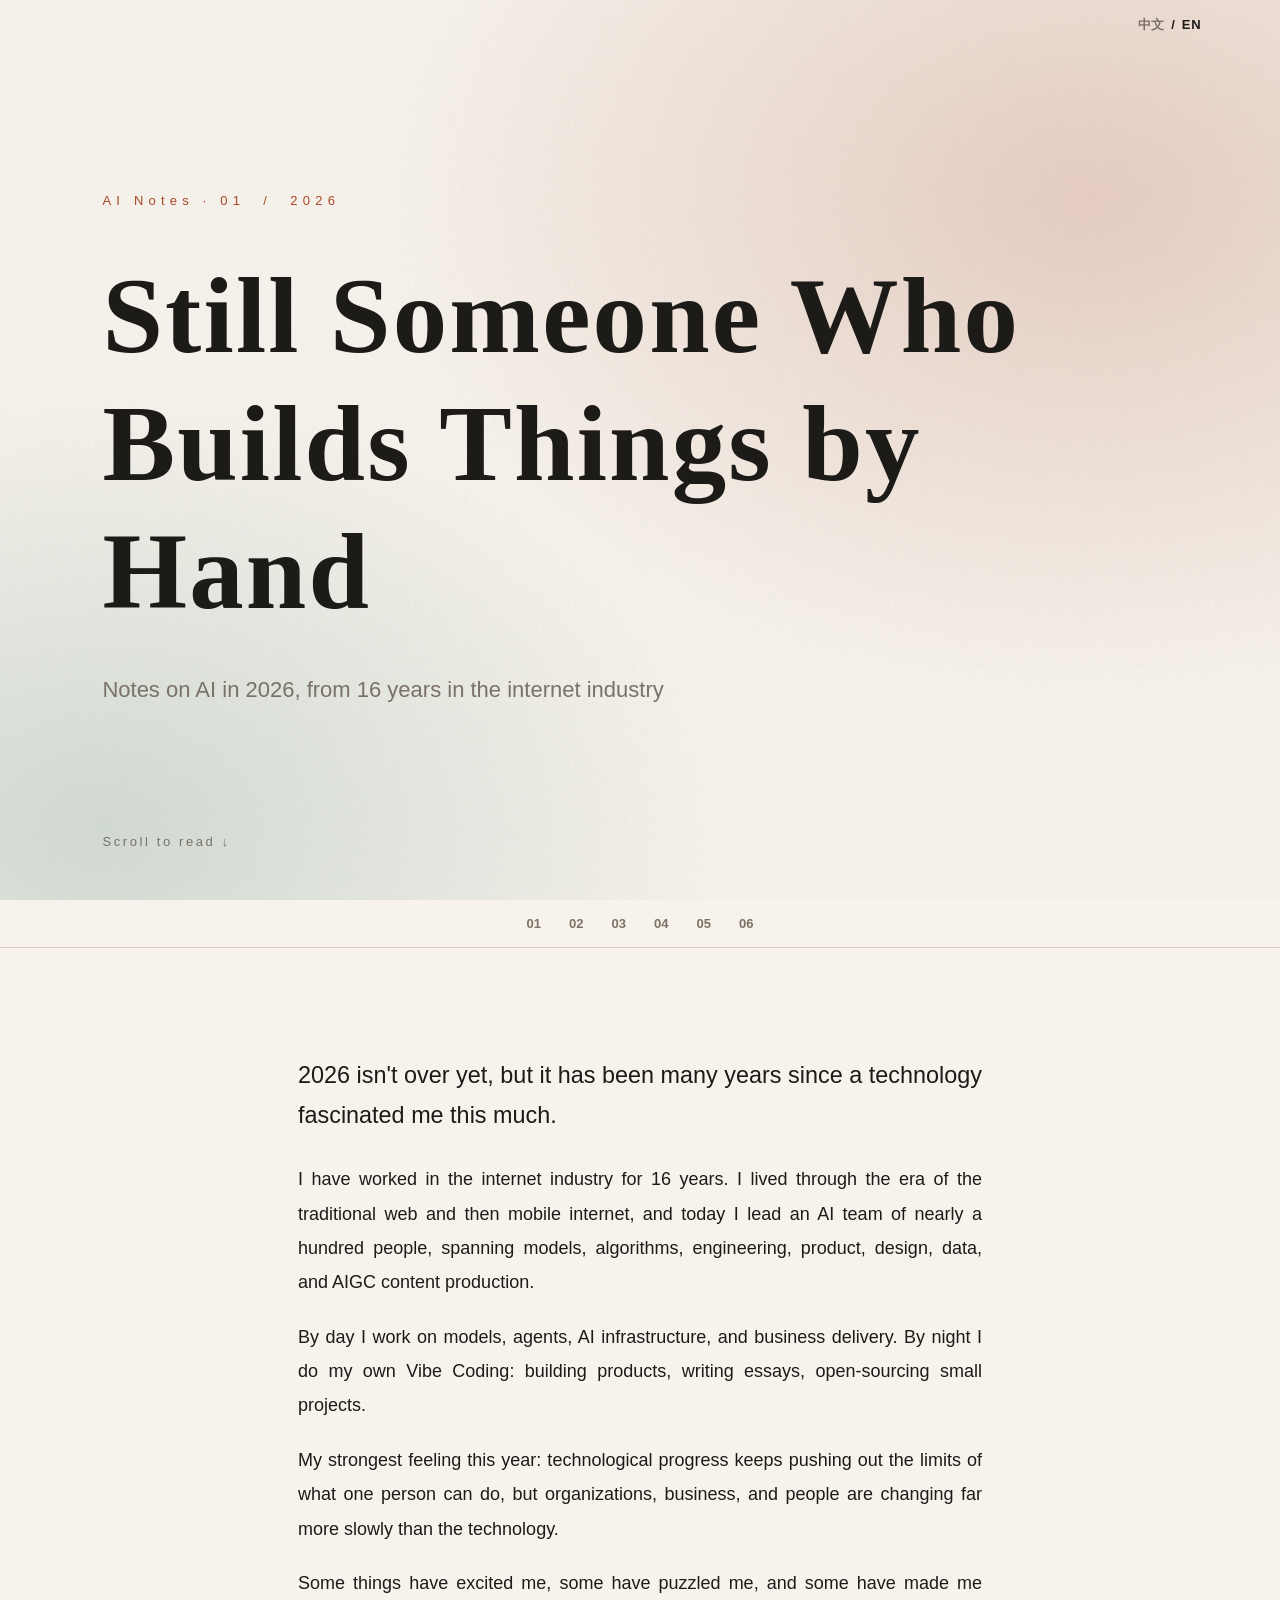
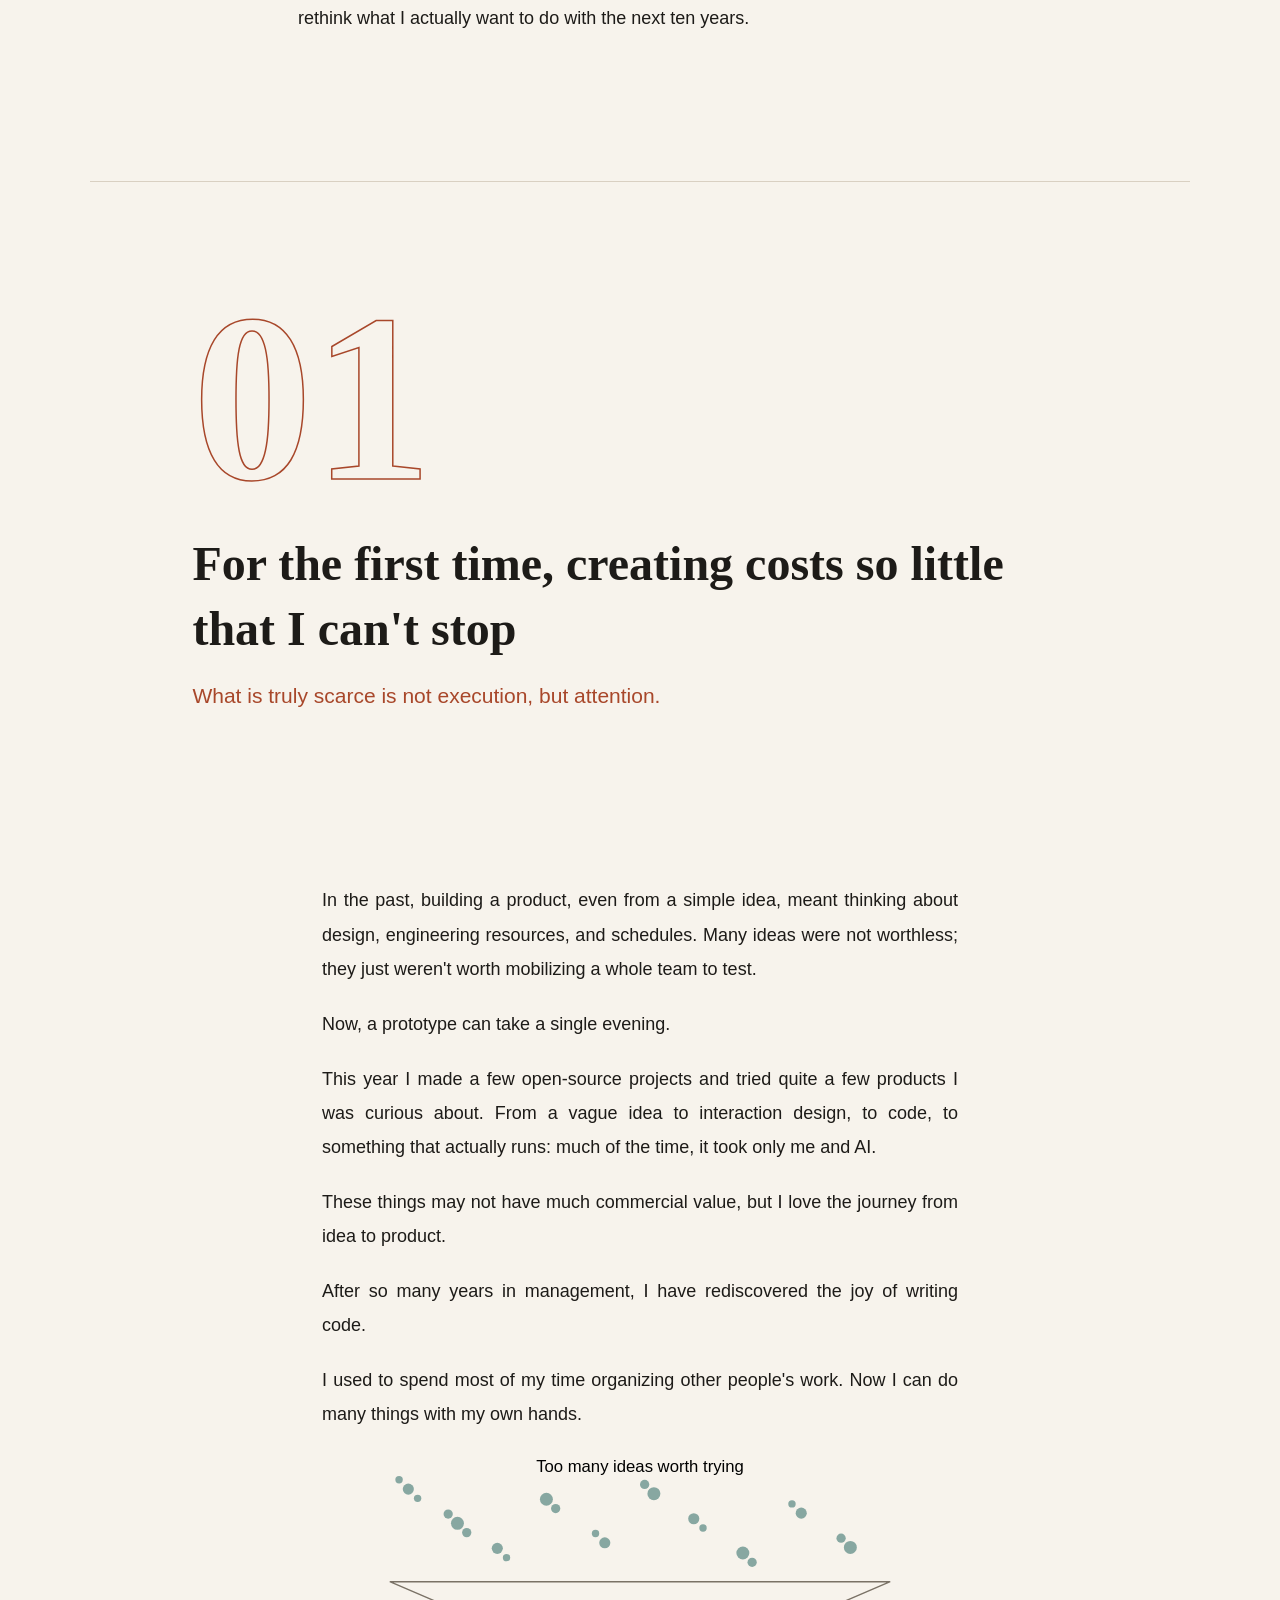
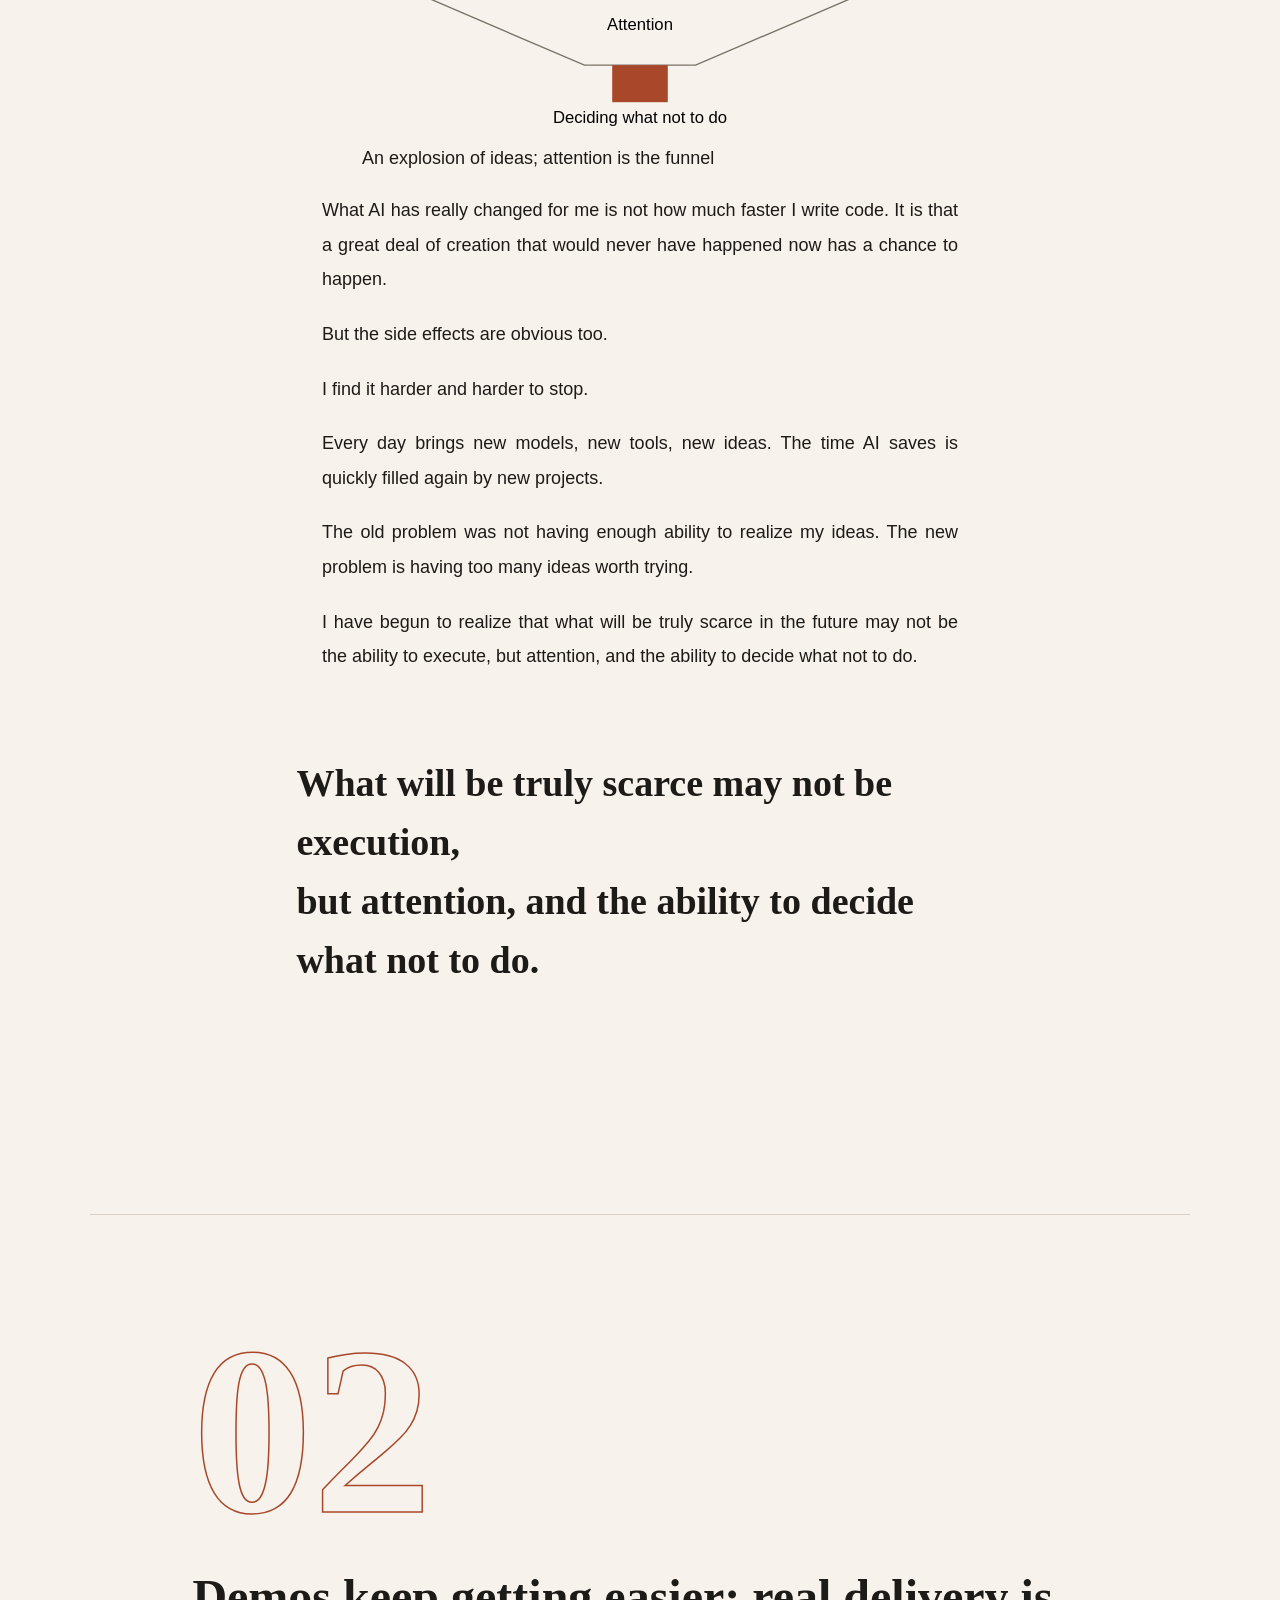
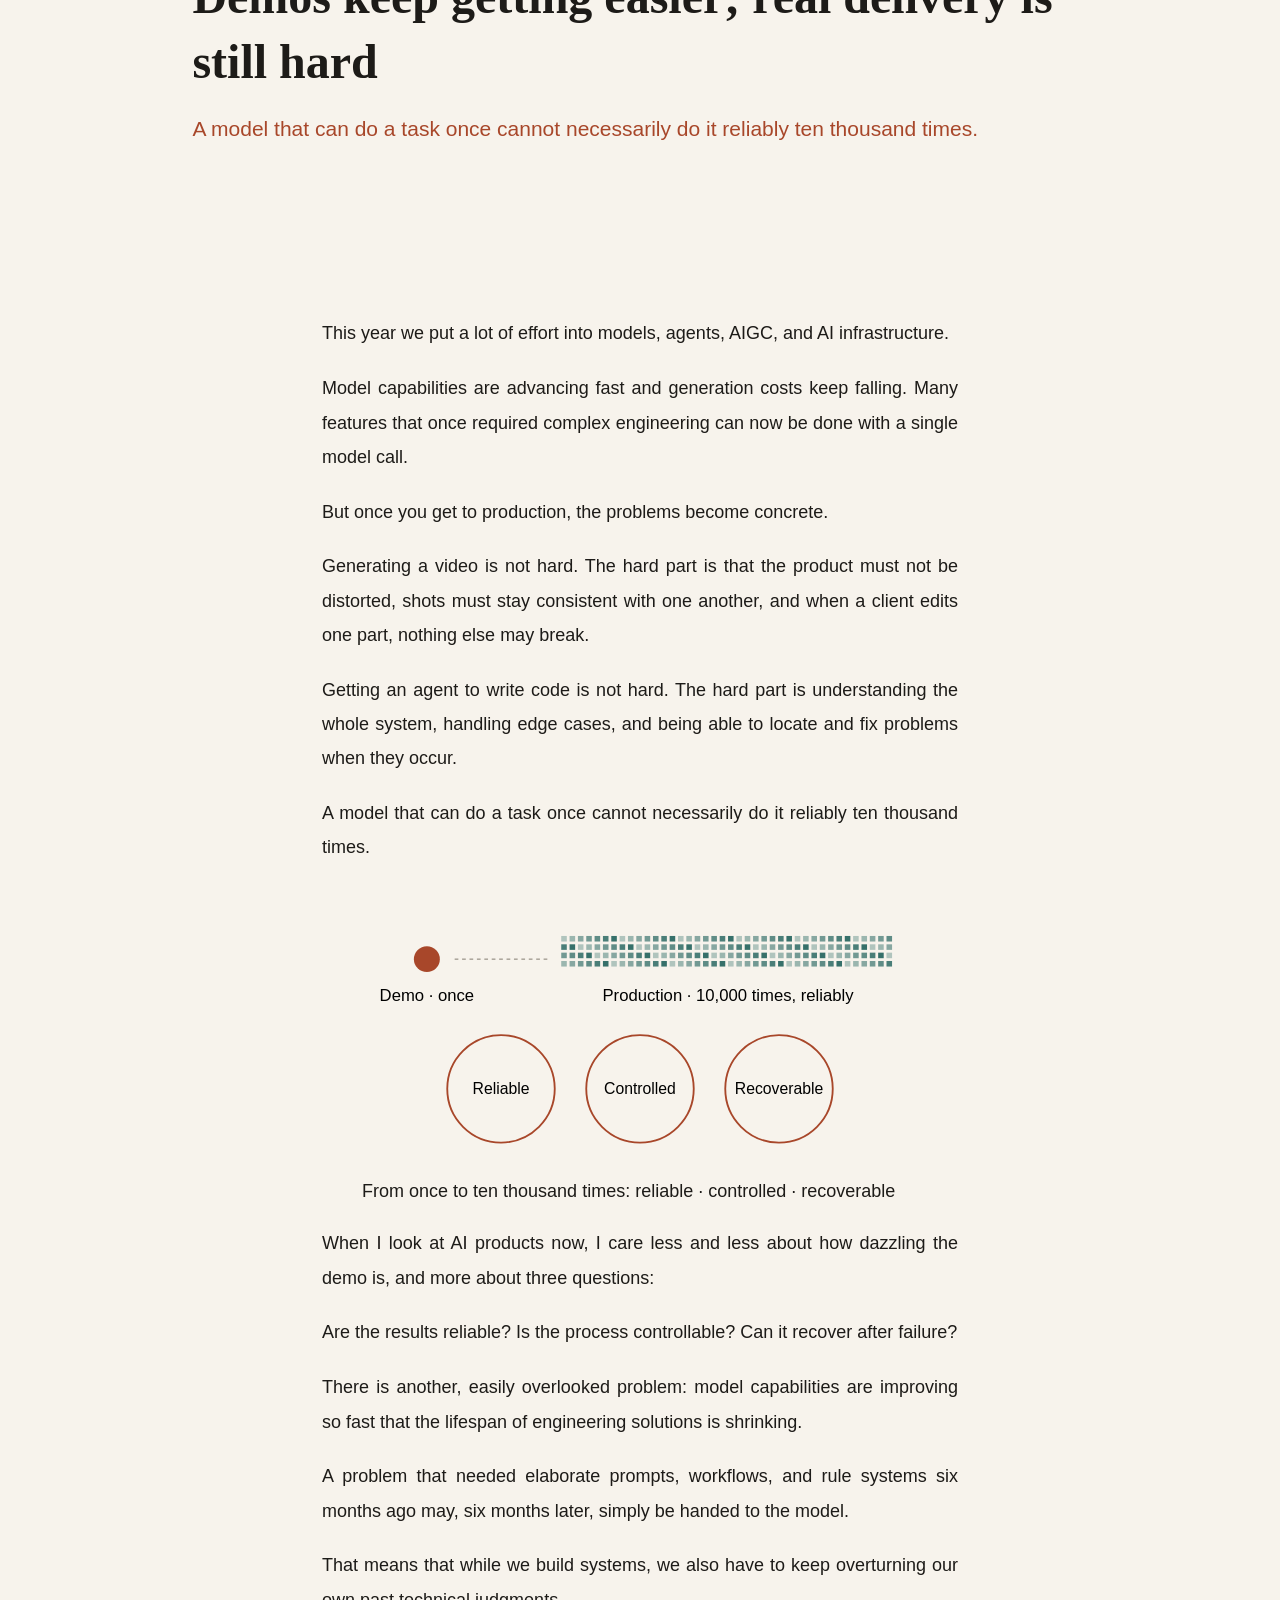
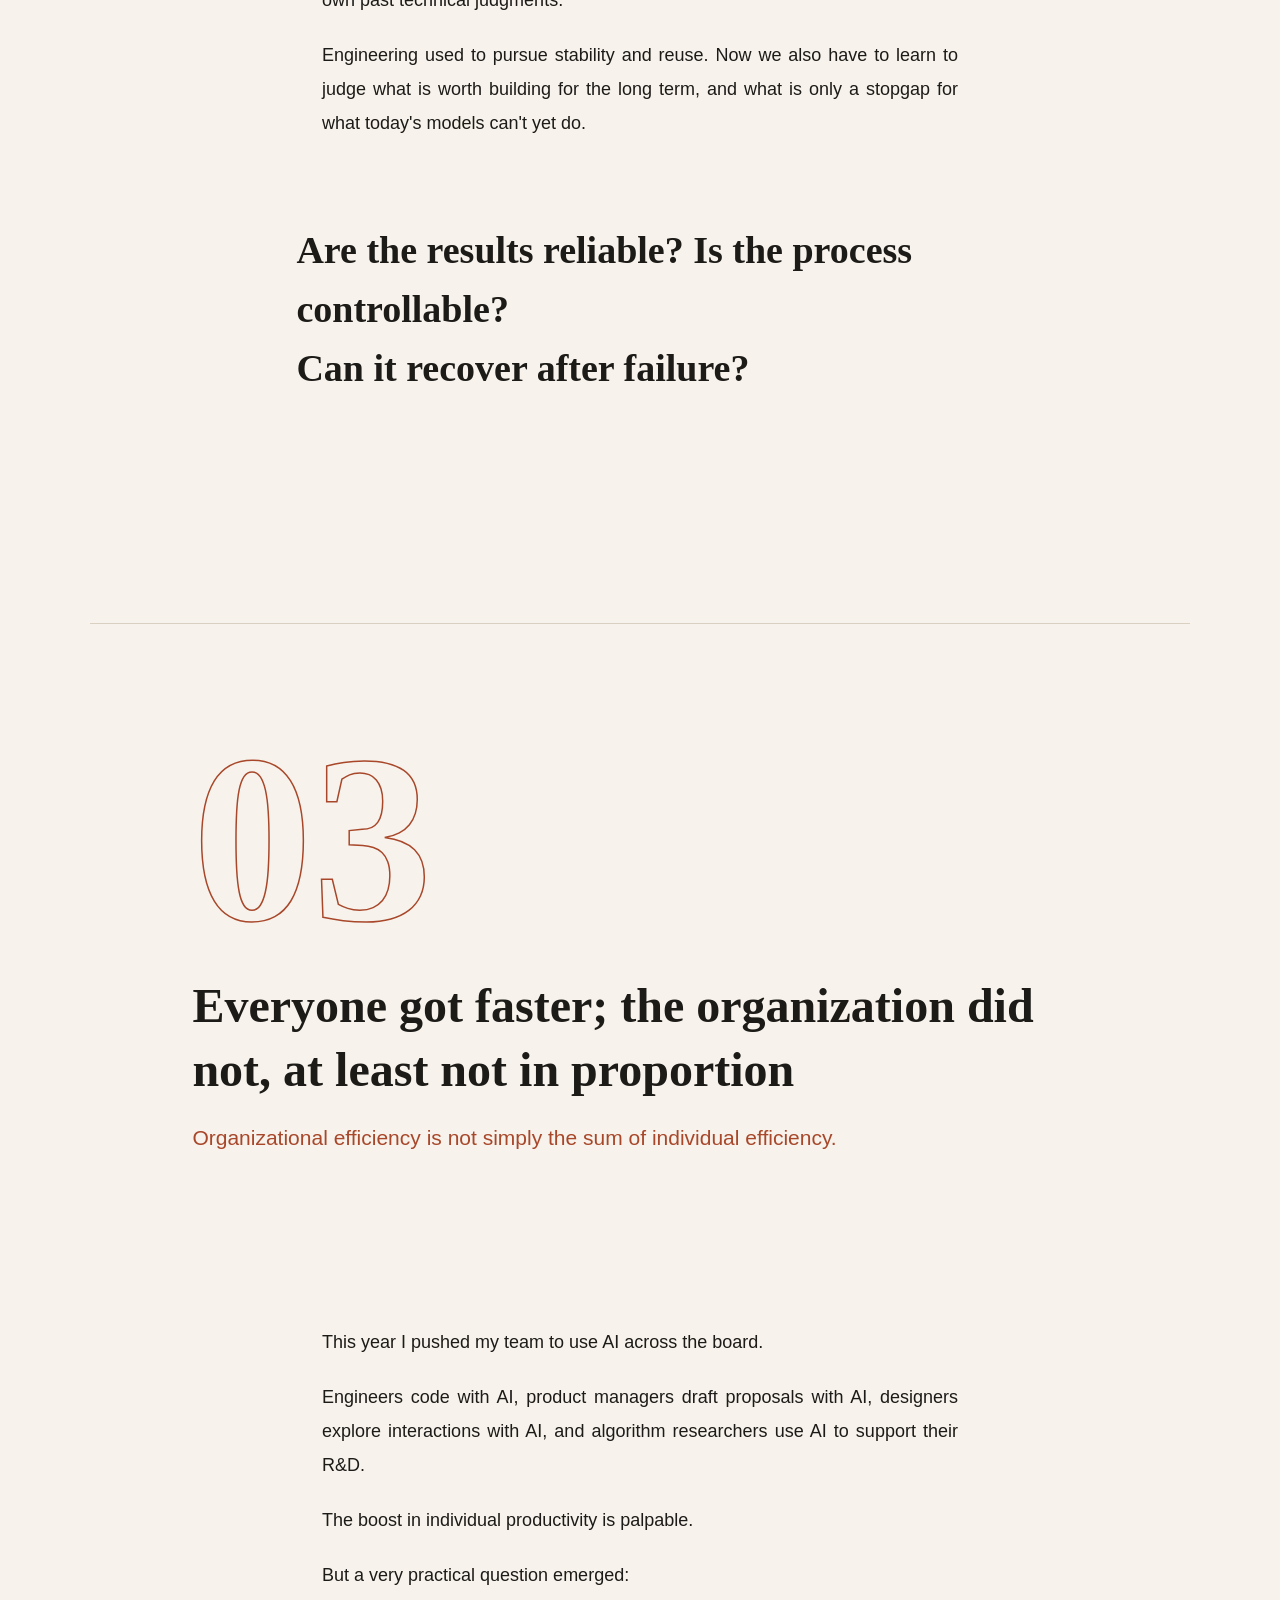
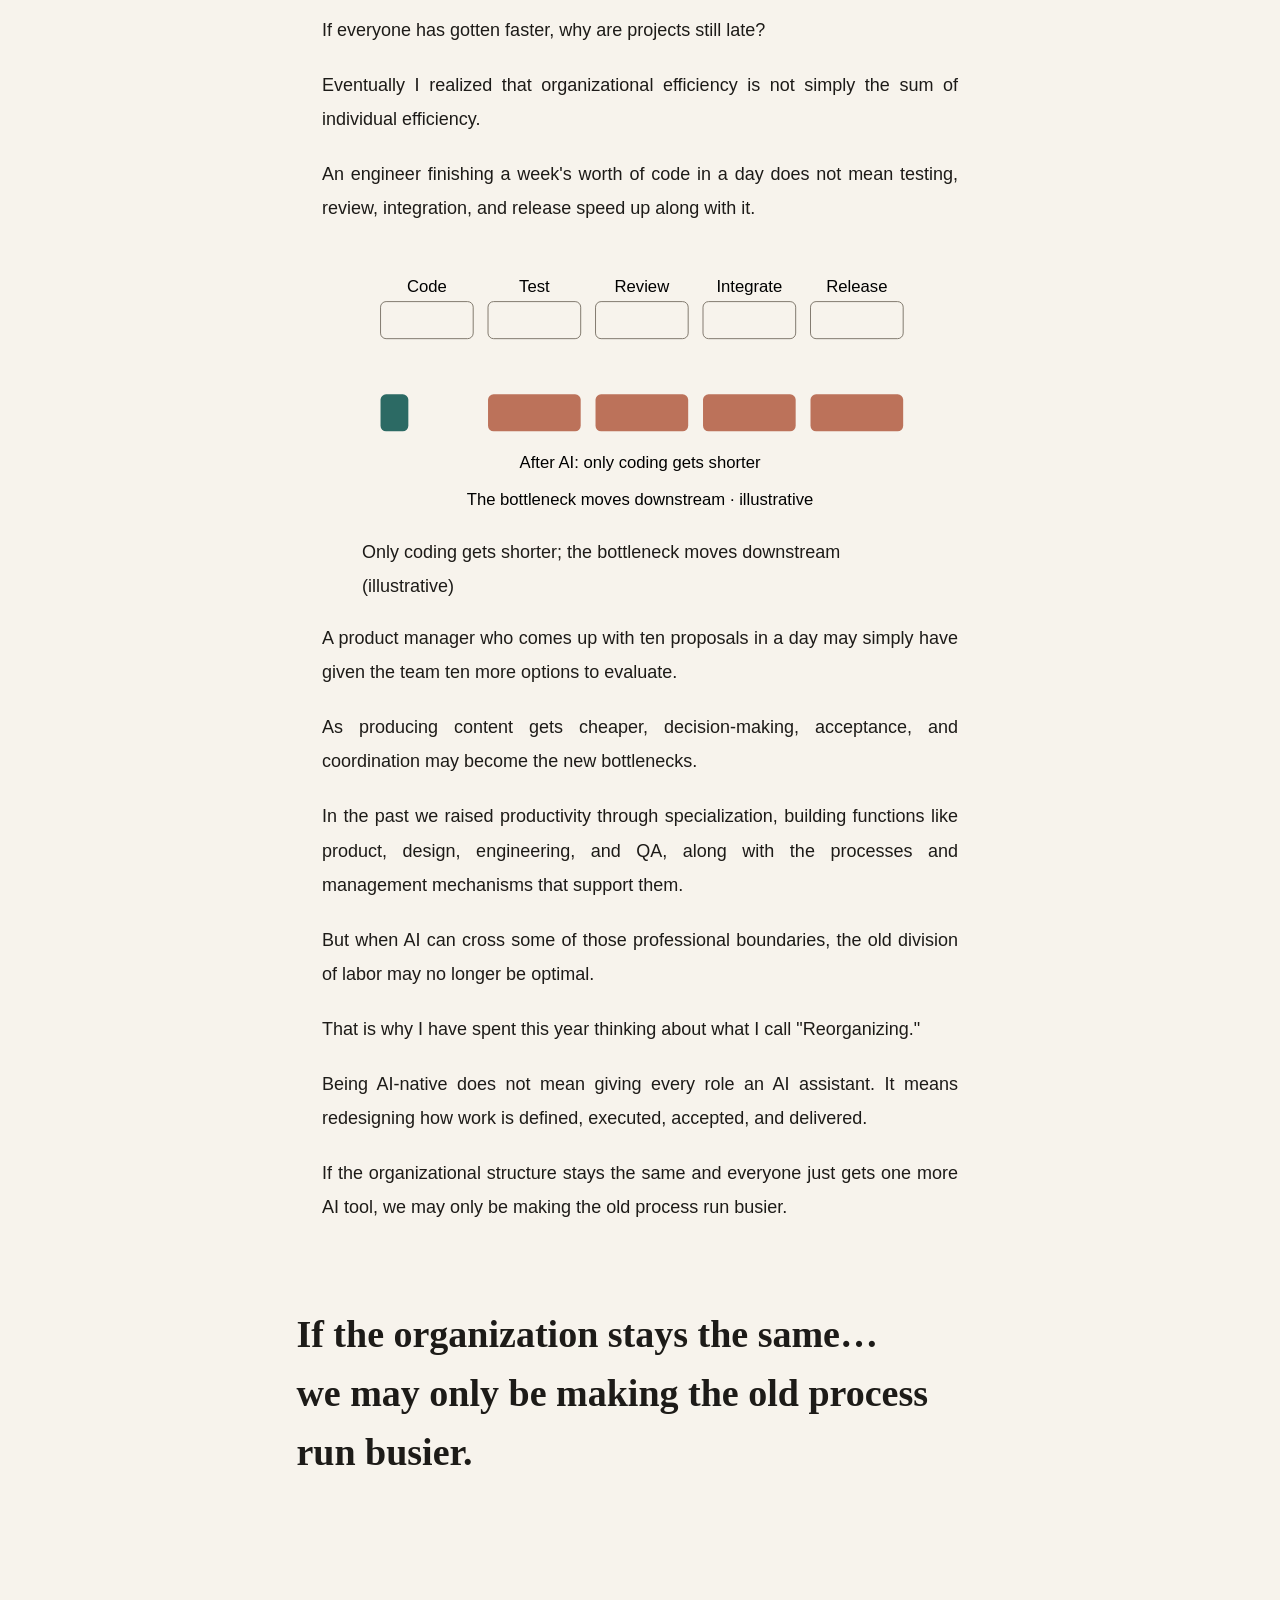
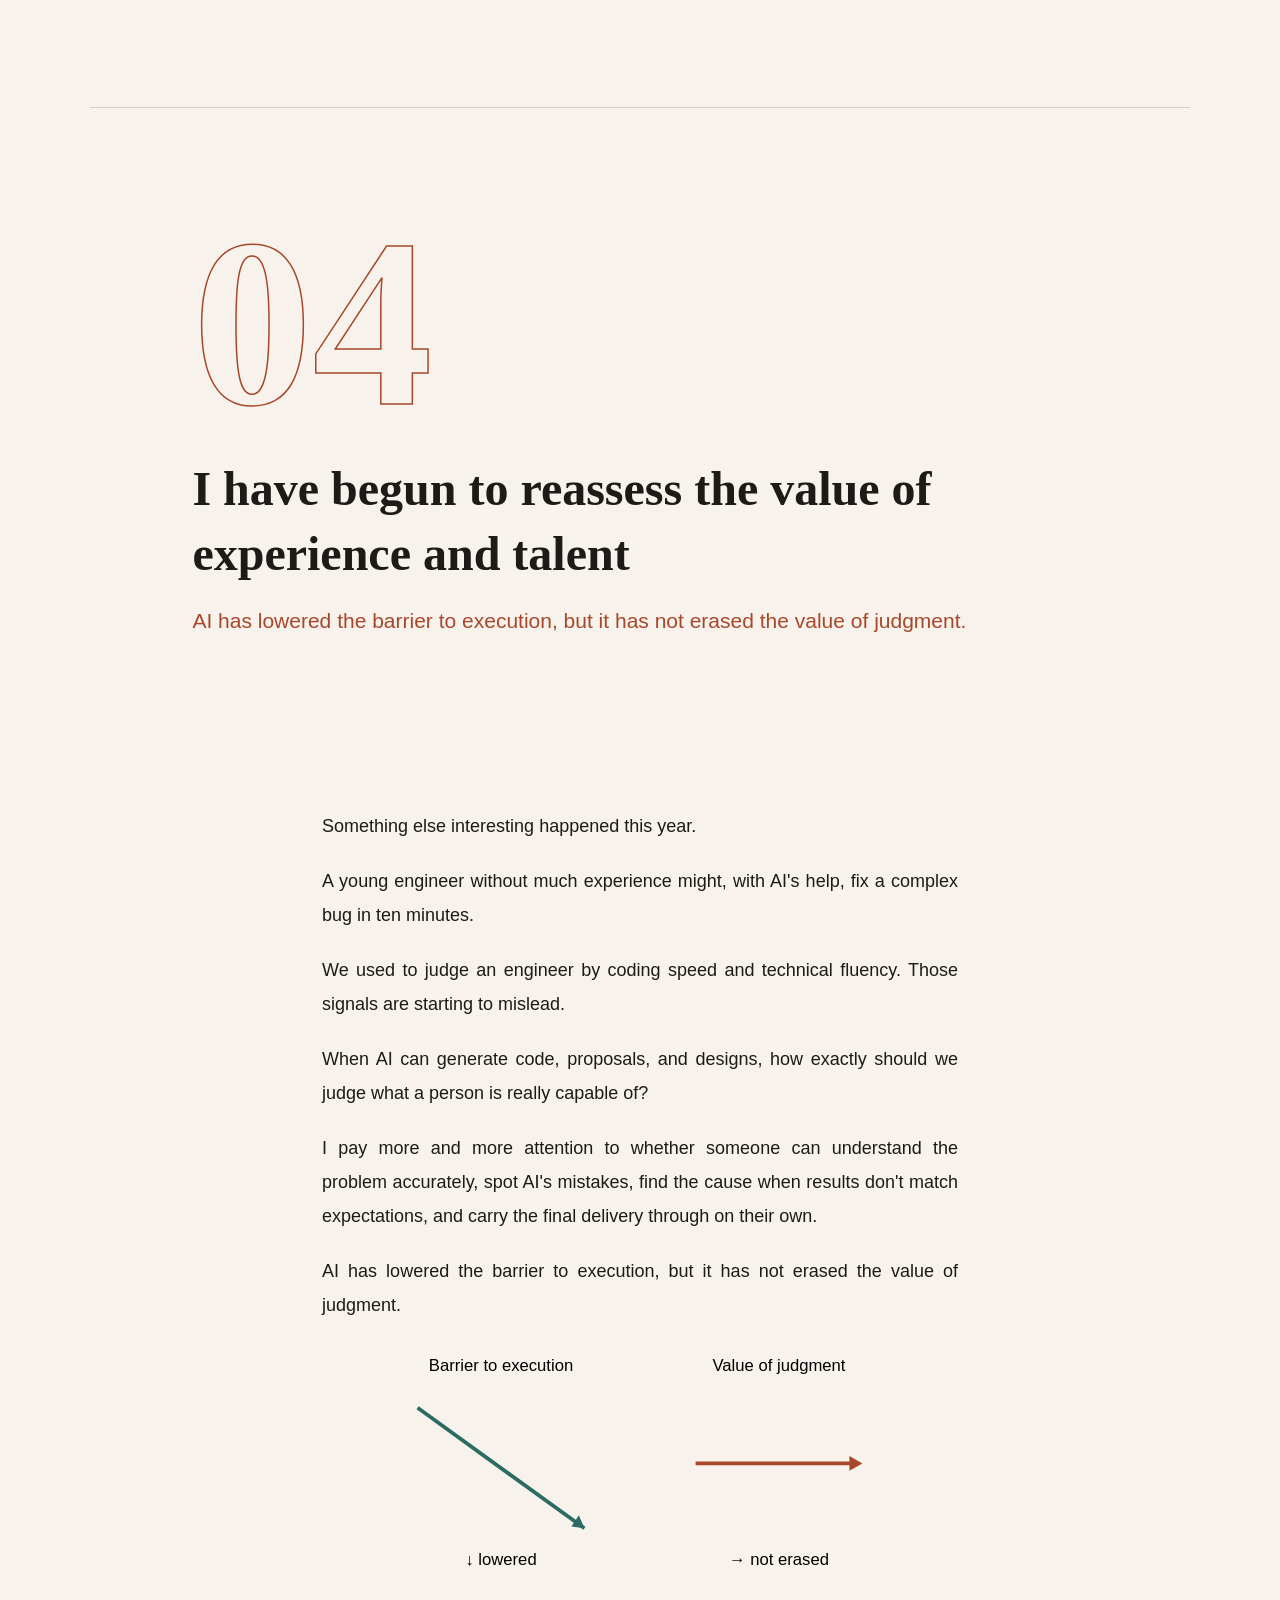
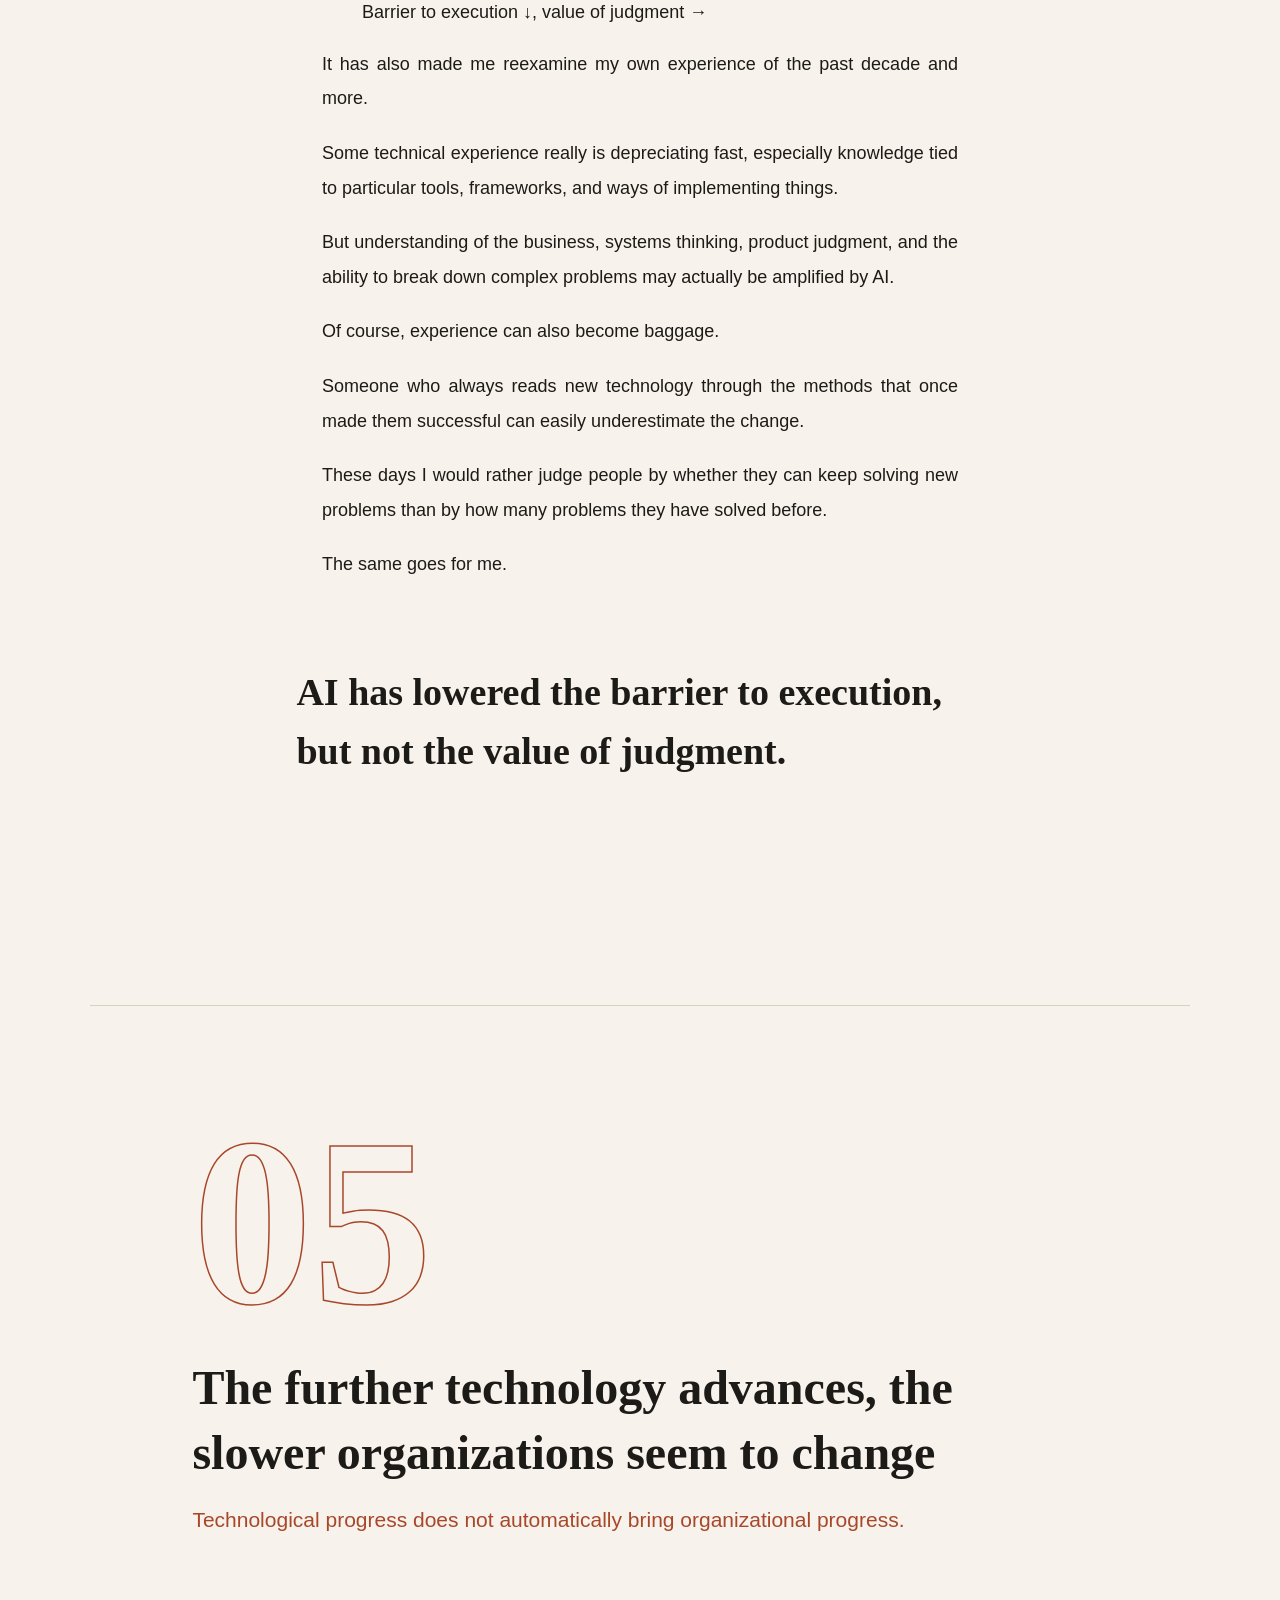
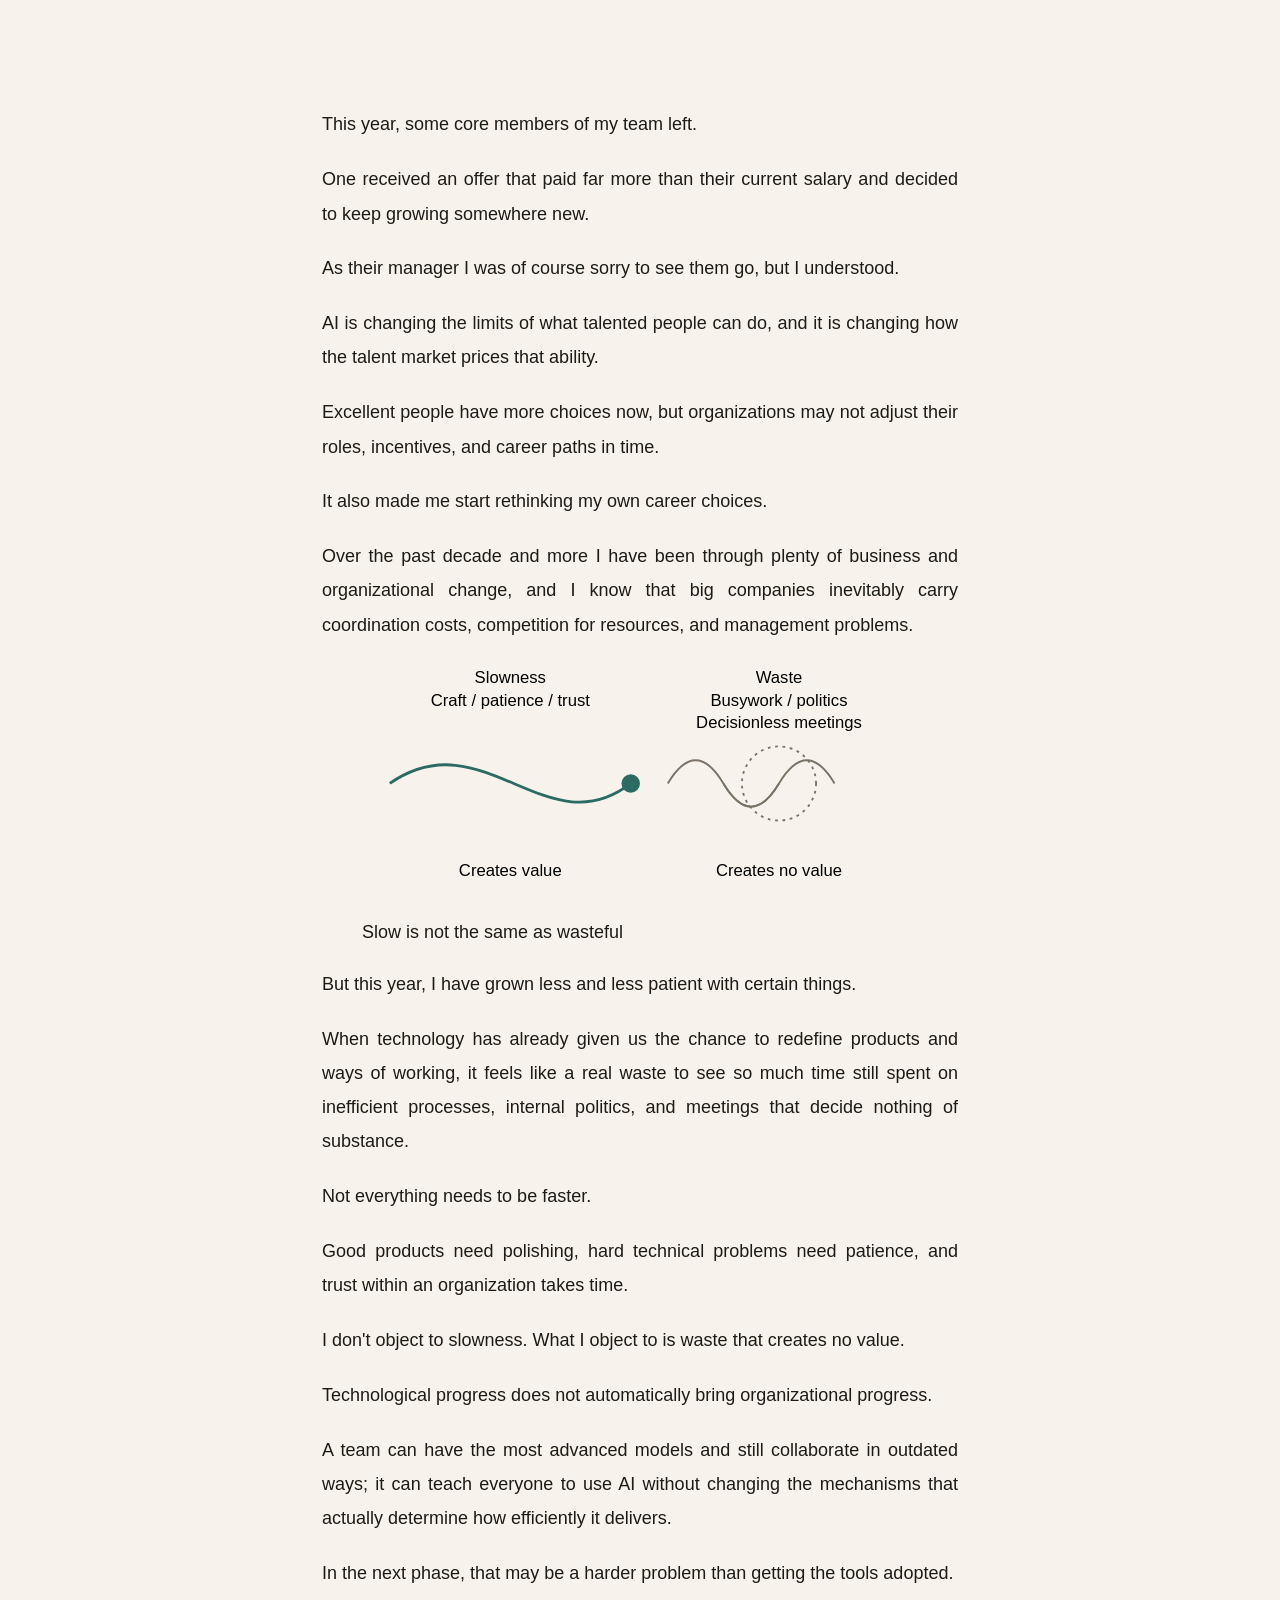
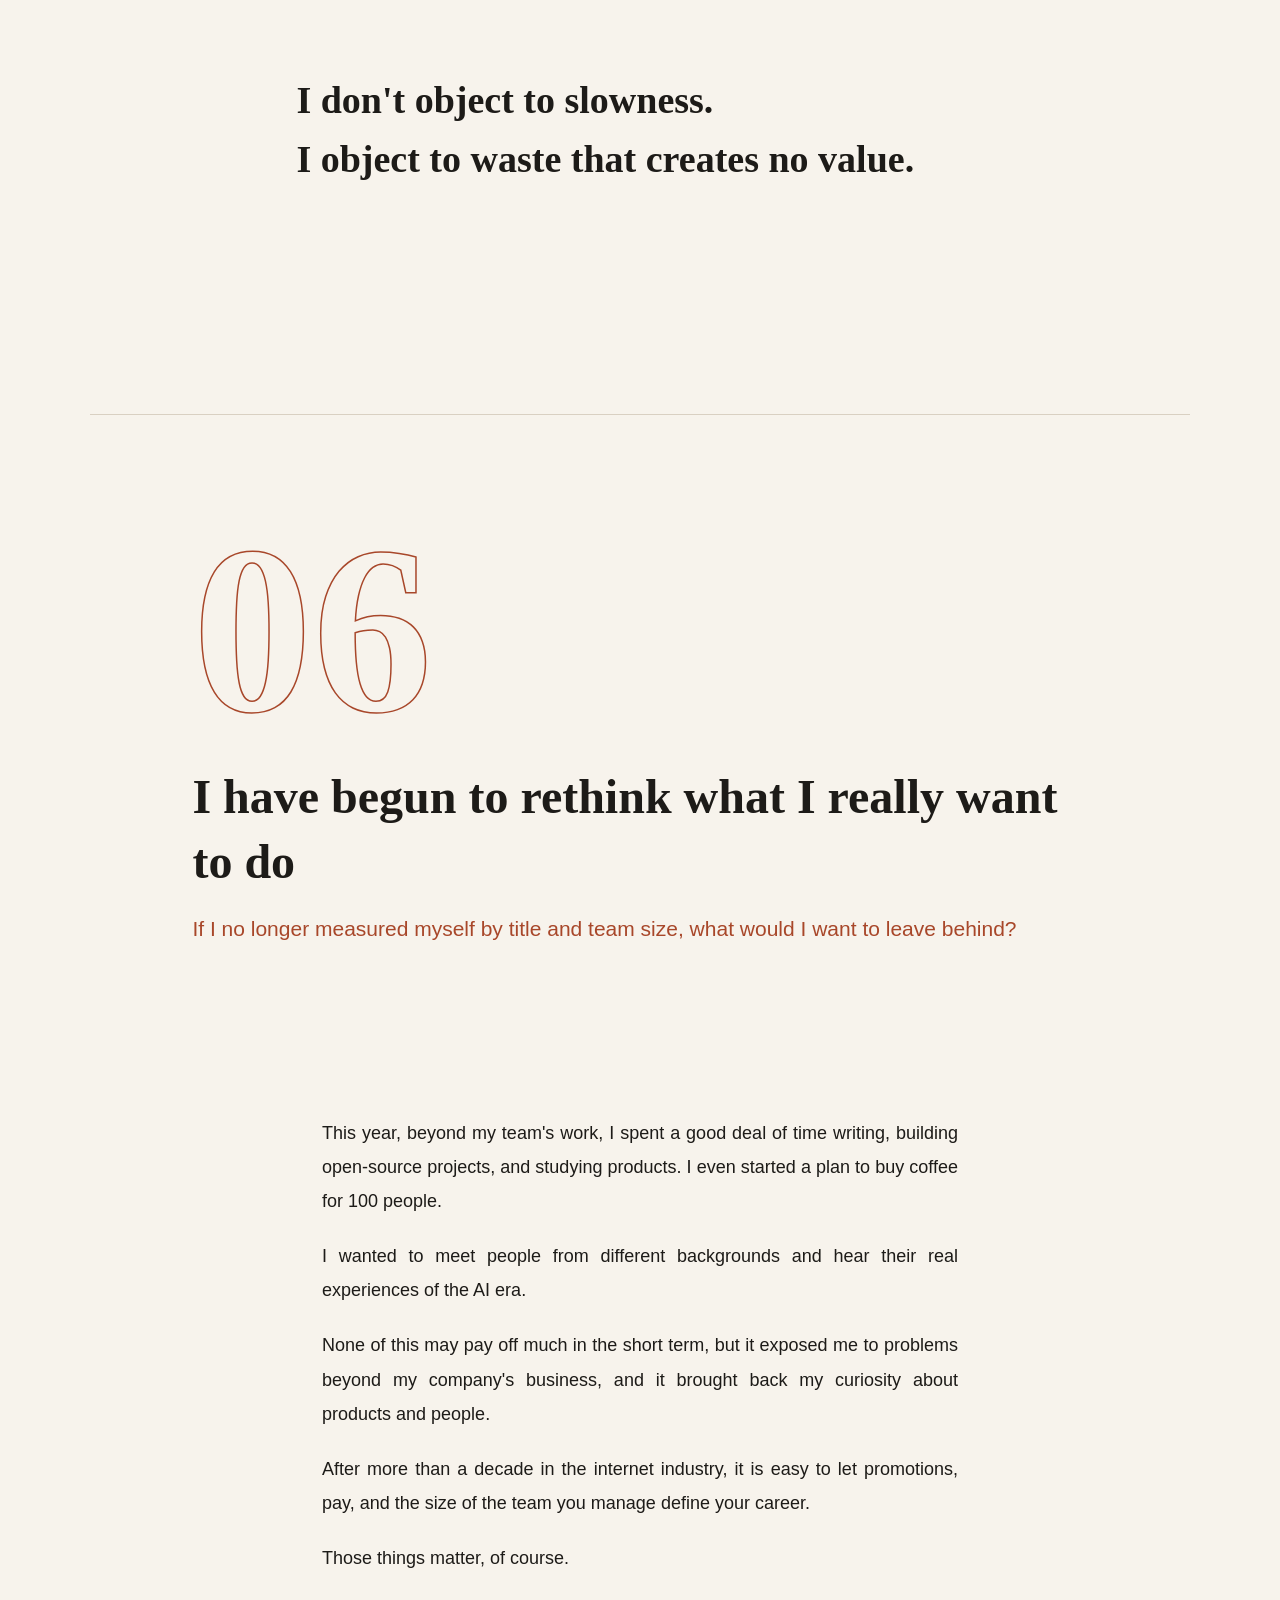
==== en/index.html @ fc554bc4 "Add English version + language switch" ====
<!DOCTYPE html><html lang="en"><head><meta charset="utf-8"><meta name="viewport" content="width=device-width,initial-scale=1"><title>Still Someone Who Builds Things by Hand | AI Notes</title><meta name="description" content="Notes on AI in 2026 from 16 years in the internet industry: creation, delivery, organizational speed, experience and talent, and still wanting to build things by hand."><link rel="canonical" href="https://leenlbma.github.io/ai-notes/en/">
<meta property="og:type" content="article"><meta property="og:title" content="Still Someone Who Builds Things by Hand | AI Notes"><meta property="og:description" content="Notes on AI in 2026 from 16 years in the internet industry: creation, delivery, organizational speed, experience and talent, and still wanting to build things by hand."><meta property="og:url" content="https://leenlbma.github.io/ai-notes/en/"><meta property="og:locale" content="en_US">
<meta name="twitter:card" content="summary"><meta name="twitter:title" content="Still Someone Who Builds Things by Hand | AI Notes"><meta name="twitter:description" content="Notes on AI in 2026 from 16 years in the internet industry: creation, delivery, organizational speed, experience and talent, and still wanting to build things by hand.">
<meta name="author" content="Leen Ma"><link rel="license" href="https://creativecommons.org/licenses/by/4.0/">
<style>body{font-family:Georgia,"Iowan Old Style","Palatino Linotype",serif;line-height:1.75}p{text-align:left;hyphens:auto}.hero h1{letter-spacing:0;line-height:1.1}.pq{font-family:Georgia,serif}
:root{--bg:#f7f3ec;--fg:#1d1b18;--mute:#7a7266;--line:#d9d0c2;--acc:#a8472a;--acc2:#2c6a64;--paper:#fffdf8}
@media(prefers-color-scheme:dark){:root{--bg:#121110;--fg:#ebe5da;--mute:#9a9183;--line:#3a352f;--acc:#e0875c;--acc2:#72b8ae;--paper:#1a1816}}
*{box-sizing:border-box}html{scroll-behavior:smooth}body{margin:0;background:var(--bg);color:var(--fg);font:18px/1.9 "PingFang SC","Hiragino Sans GB","Noto Sans SC","Noto Sans CJK SC","Microsoft YaHei",sans-serif;-webkit-font-smoothing:antialiased}
.serif{font-family:"Noto Serif SC","Noto Serif CJK SC","Source Han Serif SC","Songti SC","STSong",serif}
#bar{position:fixed;top:0;left:0;height:3px;width:0;background:var(--acc);z-index:20}
.hero{position:relative;min-height:100svh;display:flex;flex-direction:column;justify-content:center;padding:10vh 8vw;overflow:hidden}
.hero:before{content:"";position:absolute;inset:-20%;background:radial-gradient(40% 40% at 75% 30%,color-mix(in srgb,var(--acc) 22%,transparent),transparent),radial-gradient(35% 35% at 20% 80%,color-mix(in srgb,var(--acc2) 18%,transparent),transparent);animation:drift 18s ease-in-out infinite alternate;z-index:-1}
.hero:after{content:"";position:absolute;inset:0;opacity:.09;z-index:-1;background-image:url("data:image/svg+xml,%3Csvg xmlns='http://www.w3.org/2000/svg' width='160' height='160'%3E%3Cfilter id='n'%3E%3CfeTurbulence baseFrequency='.9' numOctaves='3'/%3E%3C/filter%3E%3Crect width='160' height='160' filter='url(%23n)'/%3E%3C/svg%3E")}
@keyframes drift{to{transform:translate(4%,-3%) scale(1.08)}}
.eyebrow{font-size:13px;letter-spacing:.4em;color:var(--acc)}
.hero h1{font-size:clamp(40px,8.5vw,112px);line-height:1.18;font-weight:700;margin:.35em 0 .3em;letter-spacing:.02em}
.hero .sub{font-size:clamp(17px,2.2vw,22px);color:var(--mute)}
.scroll{position:absolute;bottom:5vh;left:8vw;font-size:13px;color:var(--mute);letter-spacing:.2em}
nav{position:sticky;top:0;z-index:10;display:flex;gap:4px;justify-content:center;padding:10px;background:color-mix(in srgb,var(--bg) 85%,transparent);backdrop-filter:blur(12px);border-bottom:1px solid var(--line)}
nav a{font:600 13px/1 sans-serif;color:var(--mute);text-decoration:none;padding:7px 12px;border-radius:99px}nav a.on{background:var(--fg);color:var(--bg)}
.col{max-width:38em;margin:0 auto;padding:0 24px}
p{margin:0 0 1.15em;text-align:justify}
.pre{padding:12vh 0 4vh}.pre p:first-child{font-size:1.3em;line-height:1.7}
.ch{padding:10vh 0 6vh}
.open{min-height:70svh;display:flex;flex-direction:column;justify-content:center;max-width:1100px;margin:0 auto 8vh;padding:0 8vw;border-top:1px solid var(--line)}
.num{font-size:clamp(96px,20vw,240px);line-height:1;color:transparent;-webkit-text-stroke:1.5px var(--acc);font-weight:700}
.open h2{font-size:clamp(26px,4.4vw,48px);line-height:1.35;margin:.3em 0}
.thesis{font-size:clamp(17px,2vw,21px);color:var(--acc);text-align:left;margin:0}
.pq{margin:9vh -2vw;padding:0;font-size:clamp(24px,3.6vw,38px);line-height:1.55;font-weight:600;border:0;position:relative}
.pq:before{content:""";position:absolute;left:-.1em;top:-.55em;font-size:3em;color:var(--acc);opacity:.25}
.fig{margin:7vh 0;padding:0}.fig svg{width:100%;height:auto;display:block}
.fig figcaption{font-size:13px;color:var(--mute);text-align:center;margin-top:12px;letter-spacing:.1em}
.t{font:15px sans-serif;fill:var(--fg)}.t.a{fill:var(--acc);font-weight:700}.t.s{font-size:13px;fill:var(--mute)}
.coda{padding:12vh 0 0}
.final{min-height:100svh;display:flex;flex-direction:column;justify-content:center;align-items:center;text-align:center;padding:10vh 8vw;background:var(--fg);color:var(--bg)}
.final p{font-size:clamp(30px,6vw,72px);line-height:1.4;font-weight:700;text-align:center;margin:0}
.final small{margin-top:5vh;letter-spacing:.4em;font-size:13px;opacity:.6}
.rv{opacity:0;transform:translateY(24px);transition:opacity .9s ease,transform .9s ease}.rv.in{opacity:1;transform:none}
@media(prefers-reduced-motion:reduce){.rv{opacity:1;transform:none;transition:none}.hero:before{animation:none}html{scroll-behavior:auto}}
@media(max-width:600px){body{font-size:17px}.t{font-size:22px}.t.s{font-size:19px}.pq{margin:7vh 0}.open{min-height:60svh}p{text-align:left}}
</style><link rel="alternate" hreflang="zh-CN" href="https://leenlbma.github.io/ai-notes/"><link rel="alternate" hreflang="en" href="https://leenlbma.github.io/ai-notes/en/"><link rel="alternate" hreflang="x-default" href="https://leenlbma.github.io/ai-notes/"><style>.lang{position:absolute;top:18px;right:6vw;z-index:30;font:600 13px/1 -apple-system,sans-serif;letter-spacing:.05em}.lang a,.lang b{color:var(--mute);text-decoration:none;padding:4px 2px}.lang b{color:var(--fg)}</style></head><body><div id="bar"></div>
<header class="hero"><div class="lang"><a href="../" hreflang="zh-CN">中文</a> / <b>EN</b></div><div class="eyebrow">AI Notes · 01　/　2026</div><h1 class="serif">Still Someone Who<br>Builds Things by Hand</h1><div class="sub">Notes on AI in 2026, from 16 years in the internet industry</div><div class="scroll">Scroll to read ↓</div></header>
<nav><a href="#c01">01</a><a href="#c02">02</a><a href="#c03">03</a><a href="#c04">04</a><a href="#c05">05</a><a href="#c06">06</a></nav>
<div class="col pre"><p class="rv">2026 isn't over yet, but it has been many years since a technology fascinated me this much.</p>
<p class="rv">I have worked in the internet industry for 16 years. I lived through the era of the traditional web and then mobile internet, and today I lead an AI team of nearly a hundred people, spanning models, algorithms, engineering, product, design, data, and AIGC content production.</p>
<p class="rv">By day I work on models, agents, AI infrastructure, and business delivery. By night I do my own Vibe Coding: building products, writing essays, open-sourcing small projects.</p>
<p class="rv">My strongest feeling this year: technological progress keeps pushing out the limits of what one person can do, but organizations, business, and people are changing far more slowly than the technology.</p>
<p class="rv">Some things have excited me, some have puzzled me, and some have made me rethink what I actually want to do with the next ten years.</p></div>
<section id="c01" class="ch"><div class="open rv"><div class="num serif">01</div><h2 class="serif">For the first time, creating costs so little that I can't stop</h2><p class="thesis">What is truly scarce is not execution, but attention.</p></div>
<div class="col"><p class="rv">In the past, building a product, even from a simple idea, meant thinking about design, engineering resources, and schedules. Many ideas were not worthless; they just weren't worth mobilizing a whole team to test.</p>
<p class="rv">Now, a prototype can take a single evening.</p>
<p class="rv">This year I made a few open-source projects and tried quite a few products I was curious about. From a vague idea to interaction design, to code, to something that actually runs: much of the time, it took only me and AI.</p>
<p class="rv">These things may not have much commercial value, but I love the journey from idea to product.</p>
<p class="rv">After so many years in management, I have rediscovered the joy of writing code.</p>
<p class="rv">I used to spend most of my time organizing other people's work. Now I can do many things with my own hands.</p><figure class="fig rv"><svg viewBox="0 0 600 300"><g fill="var(--acc2)" opacity=".55"><circle cx="40" cy="30" r="4"/><circle cx="93" cy="67" r="5"/><circle cx="146" cy="104" r="6"/><circle cx="199" cy="51" r="7"/><circle cx="252" cy="88" r="4"/><circle cx="305" cy="35" r="5"/><circle cx="358" cy="72" r="6"/><circle cx="411" cy="109" r="7"/><circle cx="464" cy="56" r="4"/><circle cx="517" cy="93" r="5"/><circle cx="50" cy="40" r="6"/><circle cx="103" cy="77" r="7"/><circle cx="156" cy="114" r="4"/><circle cx="209" cy="61" r="5"/><circle cx="262" cy="98" r="6"/><circle cx="315" cy="45" r="7"/><circle cx="368" cy="82" r="4"/><circle cx="421" cy="119" r="5"/><circle cx="474" cy="66" r="6"/><circle cx="527" cy="103" r="7"/><circle cx="60" cy="50" r="4"/><circle cx="113" cy="87" r="5"/></g>
<path d="M30 140 L570 140 L360 230 L240 230 Z" fill="none" stroke="var(--mute)" stroke-width="1.5"/><rect x="270" y="230" width="60" height="40" fill="var(--acc)"/>
<text x="300" y="22" text-anchor="middle" class="t">Too many ideas worth trying</text><text x="300" y="192" text-anchor="middle" class="t">Attention</text><text x="300" y="292" text-anchor="middle" class="t a">Deciding what not to do</text></svg><figcaption>An explosion of ideas; attention is the funnel</figcaption></figure><p class="rv">What AI has really changed for me is not how much faster I write code. It is that a great deal of creation that would never have happened now has a chance to happen.</p>
<p class="rv">But the side effects are obvious too.</p>
<p class="rv">I find it harder and harder to stop.</p>
<p class="rv">Every day brings new models, new tools, new ideas. The time AI saves is quickly filled again by new projects.</p>
<p class="rv">The old problem was not having enough ability to realize my ideas. The new problem is having too many ideas worth trying.</p>
<p class="rv">I have begun to realize that what will be truly scarce in the future may not be the ability to execute, but attention, and the ability to decide what not to do.</p><blockquote class="pq rv serif">What will be truly scarce may not be execution,<br>but attention, and the ability to decide what not to do.</blockquote></div></section><section id="c02" class="ch"><div class="open rv"><div class="num serif">02</div><h2 class="serif">Demos keep getting easier; real delivery is still hard</h2><p class="thesis">A model that can do a task once cannot necessarily do it reliably ten thousand times.</p></div>
<div class="col"><p class="rv">This year we put a lot of effort into models, agents, AIGC, and AI infrastructure.</p>
<p class="rv">Model capabilities are advancing fast and generation costs keep falling. Many features that once required complex engineering can now be done with a single model call.</p>
<p class="rv">But once you get to production, the problems become concrete.</p>
<p class="rv">Generating a video is not hard. The hard part is that the product must not be distorted, shots must stay consistent with one another, and when a client edits one part, nothing else may break.</p>
<p class="rv">Getting an agent to write code is not hard. The hard part is understanding the whole system, handling edge cases, and being able to locate and fix problems when they occur.</p>
<p class="rv">A model that can do a task once cannot necessarily do it reliably ten thousand times.</p><figure class="fig rv"><svg viewBox="0 0 600 300"><circle cx="70" cy="80" r="14" fill="var(--acc)"/><text x="70" y="125" text-anchor="middle" class="t">Demo · once</text>
<path d="M100 80 H200" stroke="var(--mute)" stroke-dasharray="4 4"/><g fill="var(--acc2)"><rect x="215" y="55" width="6" height="6" opacity="0.35"/><rect x="224" y="55" width="6" height="6" opacity="0.44999999999999996"/><rect x="233" y="55" width="6" height="6" opacity="0.55"/><rect x="242" y="55" width="6" height="6" opacity="0.6499999999999999"/><rect x="251" y="55" width="6" height="6" opacity="0.75"/><rect x="260" y="55" width="6" height="6" opacity="0.85"/><rect x="269" y="55" width="6" height="6" opacity="0.95"/><rect x="278" y="55" width="6" height="6" opacity="0.35"/><rect x="287" y="55" width="6" height="6" opacity="0.44999999999999996"/><rect x="296" y="55" width="6" height="6" opacity="0.55"/><rect x="305" y="55" width="6" height="6" opacity="0.6499999999999999"/><rect x="314" y="55" width="6" height="6" opacity="0.75"/><rect x="323" y="55" width="6" height="6" opacity="0.85"/><rect x="332" y="55" width="6" height="6" opacity="0.95"/><rect x="341" y="55" width="6" height="6" opacity="0.35"/><rect x="350" y="55" width="6" height="6" opacity="0.44999999999999996"/><rect x="359" y="55" width="6" height="6" opacity="0.55"/><rect x="368" y="55" width="6" height="6" opacity="0.6499999999999999"/><rect x="377" y="55" width="6" height="6" opacity="0.75"/><rect x="386" y="55" width="6" height="6" opacity="0.85"/><rect x="395" y="55" width="6" height="6" opacity="0.95"/><rect x="404" y="55" width="6" height="6" opacity="0.35"/><rect x="413" y="55" width="6" height="6" opacity="0.44999999999999996"/><rect x="422" y="55" width="6" height="6" opacity="0.55"/><rect x="431" y="55" width="6" height="6" opacity="0.6499999999999999"/><rect x="440" y="55" width="6" height="6" opacity="0.75"/><rect x="449" y="55" width="6" height="6" opacity="0.85"/><rect x="458" y="55" width="6" height="6" opacity="0.95"/><rect x="467" y="55" width="6" height="6" opacity="0.35"/><rect x="476" y="55" width="6" height="6" opacity="0.44999999999999996"/><rect x="485" y="55" width="6" height="6" opacity="0.55"/><rect x="494" y="55" width="6" height="6" opacity="0.6499999999999999"/><rect x="503" y="55" width="6" height="6" opacity="0.75"/><rect x="512" y="55" width="6" height="6" opacity="0.85"/><rect x="521" y="55" width="6" height="6" opacity="0.95"/><rect x="530" y="55" width="6" height="6" opacity="0.35"/><rect x="539" y="55" width="6" height="6" opacity="0.44999999999999996"/><rect x="548" y="55" width="6" height="6" opacity="0.55"/><rect x="557" y="55" width="6" height="6" opacity="0.6499999999999999"/><rect x="566" y="55" width="6" height="6" opacity="0.75"/><rect x="215" y="64" width="6" height="6" opacity="0.85"/><rect x="224" y="64" width="6" height="6" opacity="0.95"/><rect x="233" y="64" width="6" height="6" opacity="0.35"/><rect x="242" y="64" width="6" height="6" opacity="0.44999999999999996"/><rect x="251" y="64" width="6" height="6" opacity="0.55"/><rect x="260" y="64" width="6" height="6" opacity="0.6499999999999999"/><rect x="269" y="64" width="6" height="6" opacity="0.75"/><rect x="278" y="64" width="6" height="6" opacity="0.85"/><rect x="287" y="64" width="6" height="6" opacity="0.95"/><rect x="296" y="64" width="6" height="6" opacity="0.35"/><rect x="305" y="64" width="6" height="6" opacity="0.44999999999999996"/><rect x="314" y="64" width="6" height="6" opacity="0.55"/><rect x="323" y="64" width="6" height="6" opacity="0.6499999999999999"/><rect x="332" y="64" width="6" height="6" opacity="0.75"/><rect x="341" y="64" width="6" height="6" opacity="0.85"/><rect x="350" y="64" width="6" height="6" opacity="0.95"/><rect x="359" y="64" width="6" height="6" opacity="0.35"/><rect x="368" y="64" width="6" height="6" opacity="0.44999999999999996"/><rect x="377" y="64" width="6" height="6" opacity="0.55"/><rect x="386" y="64" width="6" height="6" opacity="0.6499999999999999"/><rect x="395" y="64" width="6" height="6" opacity="0.75"/><rect x="404" y="64" width="6" height="6" opacity="0.85"/><rect x="413" y="64" width="6" height="6" opacity="0.95"/><rect x="422" y="64" width="6" height="6" opacity="0.35"/><rect x="431" y="64" width="6" height="6" opacity="0.44999999999999996"/><rect x="440" y="64" width="6" height="6" opacity="0.55"/><rect x="449" y="64" width="6" height="6" opacity="0.6499999999999999"/><rect x="458" y="64" width="6" height="6" opacity="0.75"/><rect x="467" y="64" width="6" height="6" opacity="0.85"/><rect x="476" y="64" width="6" height="6" opacity="0.95"/><rect x="485" y="64" width="6" height="6" opacity="0.35"/><rect x="494" y="64" width="6" height="6" opacity="0.44999999999999996"/><rect x="503" y="64" width="6" height="6" opacity="0.55"/><rect x="512" y="64" width="6" height="6" opacity="0.6499999999999999"/><rect x="521" y="64" width="6" height="6" opacity="0.75"/><rect x="530" y="64" width="6" height="6" opacity="0.85"/><rect x="539" y="64" width="6" height="6" opacity="0.95"/><rect x="548" y="64" width="6" height="6" opacity="0.35"/><rect x="557" y="64" width="6" height="6" opacity="0.44999999999999996"/><rect x="566" y="64" width="6" height="6" opacity="0.55"/><rect x="215" y="73" width="6" height="6" opacity="0.6499999999999999"/><rect x="224" y="73" width="6" height="6" opacity="0.75"/><rect x="233" y="73" width="6" height="6" opacity="0.85"/><rect x="242" y="73" width="6" height="6" opacity="0.95"/><rect x="251" y="73" width="6" height="6" opacity="0.35"/><rect x="260" y="73" width="6" height="6" opacity="0.44999999999999996"/><rect x="269" y="73" width="6" height="6" opacity="0.55"/><rect x="278" y="73" width="6" height="6" opacity="0.6499999999999999"/><rect x="287" y="73" width="6" height="6" opacity="0.75"/><rect x="296" y="73" width="6" height="6" opacity="0.85"/><rect x="305" y="73" width="6" height="6" opacity="0.95"/><rect x="314" y="73" width="6" height="6" opacity="0.35"/><rect x="323" y="73" width="6" height="6" opacity="0.44999999999999996"/><rect x="332" y="73" width="6" height="6" opacity="0.55"/><rect x="341" y="73" width="6" height="6" opacity="0.6499999999999999"/><rect x="350" y="73" width="6" height="6" opacity="0.75"/><rect x="359" y="73" width="6" height="6" opacity="0.85"/><rect x="368" y="73" width="6" height="6" opacity="0.95"/><rect x="377" y="73" width="6" height="6" opacity="0.35"/><rect x="386" y="73" width="6" height="6" opacity="0.44999999999999996"/><rect x="395" y="73" width="6" height="6" opacity="0.55"/><rect x="404" y="73" width="6" height="6" opacity="0.6499999999999999"/><rect x="413" y="73" width="6" height="6" opacity="0.75"/><rect x="422" y="73" width="6" height="6" opacity="0.85"/><rect x="431" y="73" width="6" height="6" opacity="0.95"/><rect x="440" y="73" width="6" height="6" opacity="0.35"/><rect x="449" y="73" width="6" height="6" opacity="0.44999999999999996"/><rect x="458" y="73" width="6" height="6" opacity="0.55"/><rect x="467" y="73" width="6" height="6" opacity="0.6499999999999999"/><rect x="476" y="73" width="6" height="6" opacity="0.75"/><rect x="485" y="73" width="6" height="6" opacity="0.85"/><rect x="494" y="73" width="6" height="6" opacity="0.95"/><rect x="503" y="73" width="6" height="6" opacity="0.35"/><rect x="512" y="73" width="6" height="6" opacity="0.44999999999999996"/><rect x="521" y="73" width="6" height="6" opacity="0.55"/><rect x="530" y="73" width="6" height="6" opacity="0.6499999999999999"/><rect x="539" y="73" width="6" height="6" opacity="0.75"/><rect x="548" y="73" width="6" height="6" opacity="0.85"/><rect x="557" y="73" width="6" height="6" opacity="0.95"/><rect x="566" y="73" width="6" height="6" opacity="0.35"/><rect x="215" y="82" width="6" height="6" opacity="0.44999999999999996"/><rect x="224" y="82" width="6" height="6" opacity="0.55"/><rect x="233" y="82" width="6" height="6" opacity="0.6499999999999999"/><rect x="242" y="82" width="6" height="6" opacity="0.75"/><rect x="251" y="82" width="6" height="6" opacity="0.85"/><rect x="260" y="82" width="6" height="6" opacity="0.95"/><rect x="269" y="82" width="6" height="6" opacity="0.35"/><rect x="278" y="82" width="6" height="6" opacity="0.44999999999999996"/><rect x="287" y="82" width="6" height="6" opacity="0.55"/><rect x="296" y="82" width="6" height="6" opacity="0.6499999999999999"/><rect x="305" y="82" width="6" height="6" opacity="0.75"/><rect x="314" y="82" width="6" height="6" opacity="0.85"/><rect x="323" y="82" width="6" height="6" opacity="0.95"/><rect x="332" y="82" width="6" height="6" opacity="0.35"/><rect x="341" y="82" width="6" height="6" opacity="0.44999999999999996"/><rect x="350" y="82" width="6" height="6" opacity="0.55"/><rect x="359" y="82" width="6" height="6" opacity="0.6499999999999999"/><rect x="368" y="82" width="6" height="6" opacity="0.75"/><rect x="377" y="82" width="6" height="6" opacity="0.85"/><rect x="386" y="82" width="6" height="6" opacity="0.95"/><rect x="395" y="82" width="6" height="6" opacity="0.35"/><rect x="404" y="82" width="6" height="6" opacity="0.44999999999999996"/><rect x="413" y="82" width="6" height="6" opacity="0.55"/><rect x="422" y="82" width="6" height="6" opacity="0.6499999999999999"/><rect x="431" y="82" width="6" height="6" opacity="0.75"/><rect x="440" y="82" width="6" height="6" opacity="0.85"/><rect x="449" y="82" width="6" height="6" opacity="0.95"/><rect x="458" y="82" width="6" height="6" opacity="0.35"/><rect x="467" y="82" width="6" height="6" opacity="0.44999999999999996"/><rect x="476" y="82" width="6" height="6" opacity="0.55"/><rect x="485" y="82" width="6" height="6" opacity="0.6499999999999999"/><rect x="494" y="82" width="6" height="6" opacity="0.75"/><rect x="503" y="82" width="6" height="6" opacity="0.85"/><rect x="512" y="82" width="6" height="6" opacity="0.95"/><rect x="521" y="82" width="6" height="6" opacity="0.35"/><rect x="530" y="82" width="6" height="6" opacity="0.44999999999999996"/><rect x="539" y="82" width="6" height="6" opacity="0.55"/><rect x="548" y="82" width="6" height="6" opacity="0.6499999999999999"/><rect x="557" y="82" width="6" height="6" opacity="0.75"/><rect x="566" y="82" width="6" height="6" opacity="0.85"/></g><text x="395" y="125" text-anchor="middle" class="t">Production · 10,000 times, reliably</text>
<g class="t" style="font-size:17px"><circle cx="150" cy="220" r="58" fill="none" stroke="var(--acc)" stroke-width="2"/><text x="150" y="226" text-anchor="middle">Reliable</text>
<circle cx="300" cy="220" r="58" fill="none" stroke="var(--acc)" stroke-width="2"/><text x="300" y="226" text-anchor="middle">Controlled</text>
<circle cx="450" cy="220" r="58" fill="none" stroke="var(--acc)" stroke-width="2"/><text x="450" y="226" text-anchor="middle">Recoverable</text></g></svg><figcaption>From once to ten thousand times: reliable · controlled · recoverable</figcaption></figure><p class="rv">When I look at AI products now, I care less and less about how dazzling the demo is, and more about three questions:</p>
<p class="rv">Are the results reliable? Is the process controllable? Can it recover after failure?</p>
<p class="rv">There is another, easily overlooked problem: model capabilities are improving so fast that the lifespan of engineering solutions is shrinking.</p>
<p class="rv">A problem that needed elaborate prompts, workflows, and rule systems six months ago may, six months later, simply be handed to the model.</p>
<p class="rv">That means that while we build systems, we also have to keep overturning our own past technical judgments.</p>
<p class="rv">Engineering used to pursue stability and reuse. Now we also have to learn to judge what is worth building for the long term, and what is only a stopgap for what today's models can't yet do.</p><blockquote class="pq rv serif">Are the results reliable? Is the process controllable?<br>Can it recover after failure?</blockquote></div></section><section id="c03" class="ch"><div class="open rv"><div class="num serif">03</div><h2 class="serif">Everyone got faster; the organization did not, at least not in proportion</h2><p class="thesis">Organizational efficiency is not simply the sum of individual efficiency.</p></div>
<div class="col"><p class="rv">This year I pushed my team to use AI across the board.</p>
<p class="rv">Engineers code with AI, product managers draft proposals with AI, designers explore interactions with AI, and algorithm researchers use AI to support their R&D.</p>
<p class="rv">The boost in individual productivity is palpable.</p>
<p class="rv">But a very practical question emerged:</p>
<p class="rv">If everyone has gotten faster, why are projects still late?</p>
<p class="rv">Eventually I realized that organizational efficiency is not simply the sum of individual efficiency.</p>
<p class="rv">An engineer finishing a week's worth of code in a day does not mean testing, review, integration, and release speed up along with it.</p><figure class="fig rv"><svg viewBox="0 0 600 300"><rect x="20" y="60" width="100" height="40" rx="6" fill="none" stroke="var(--mute)"/><text x="70" y="50" text-anchor="middle" class="t">Code</text><rect x="20" y="160" width="30" height="40" rx="6" fill="var(--acc2)" opacity="1"/><rect x="136" y="60" width="100" height="40" rx="6" fill="none" stroke="var(--mute)"/><text x="186" y="50" text-anchor="middle" class="t">Test</text><rect x="136" y="160" width="100" height="40" rx="6" fill="var(--acc)" opacity="0.75"/><rect x="252" y="60" width="100" height="40" rx="6" fill="none" stroke="var(--mute)"/><text x="302" y="50" text-anchor="middle" class="t">Review</text><rect x="252" y="160" width="100" height="40" rx="6" fill="var(--acc)" opacity="0.75"/><rect x="368" y="60" width="100" height="40" rx="6" fill="none" stroke="var(--mute)"/><text x="418" y="50" text-anchor="middle" class="t">Integrate</text><rect x="368" y="160" width="100" height="40" rx="6" fill="var(--acc)" opacity="0.75"/><rect x="484" y="60" width="100" height="40" rx="6" fill="none" stroke="var(--mute)"/><text x="534" y="50" text-anchor="middle" class="t">Release</text><rect x="484" y="160" width="100" height="40" rx="6" fill="var(--acc)" opacity="0.75"/><text x="300" y="240" text-anchor="middle" class="t">After AI: only coding gets shorter</text><text x="300" y="280" text-anchor="middle" class="t a">The bottleneck moves downstream · illustrative</text></svg><figcaption>Only coding gets shorter; the bottleneck moves downstream (illustrative)</figcaption></figure><p class="rv">A product manager who comes up with ten proposals in a day may simply have given the team ten more options to evaluate.</p>
<p class="rv">As producing content gets cheaper, decision-making, acceptance, and coordination may become the new bottlenecks.</p>
<p class="rv">In the past we raised productivity through specialization, building functions like product, design, engineering, and QA, along with the processes and management mechanisms that support them.</p>
<p class="rv">But when AI can cross some of those professional boundaries, the old division of labor may no longer be optimal.</p>
<p class="rv">That is why I have spent this year thinking about what I call "Reorganizing."</p>
<p class="rv">Being AI-native does not mean giving every role an AI assistant. It means redesigning how work is defined, executed, accepted, and delivered.</p>
<p class="rv">If the organizational structure stays the same and everyone just gets one more AI tool, we may only be making the old process run busier.</p><blockquote class="pq rv serif">If the organization stays the same…<br>we may only be making the old process run busier.</blockquote></div></section><section id="c04" class="ch"><div class="open rv"><div class="num serif">04</div><h2 class="serif">I have begun to reassess the value of experience and talent</h2><p class="thesis">AI has lowered the barrier to execution, but it has not erased the value of judgment.</p></div>
<div class="col"><p class="rv">Something else interesting happened this year.</p>
<p class="rv">A young engineer without much experience might, with AI's help, fix a complex bug in ten minutes.</p>
<p class="rv">We used to judge an engineer by coding speed and technical fluency. Those signals are starting to mislead.</p>
<p class="rv">When AI can generate code, proposals, and designs, how exactly should we judge what a person is really capable of?</p>
<p class="rv">I pay more and more attention to whether someone can understand the problem accurately, spot AI's mistakes, find the cause when results don't match expectations, and carry the final delivery through on their own.</p>
<p class="rv">AI has lowered the barrier to execution, but it has not erased the value of judgment.</p><figure class="fig rv"><svg viewBox="0 0 600 260"><text x="150" y="30" text-anchor="middle" class="t">Barrier to execution</text><path d="M60 70 L240 200" stroke="var(--acc2)" stroke-width="4"/><path d="M240 200 l-14 -2 l8 -12z" fill="var(--acc2)"/><text x="150" y="240" text-anchor="middle" class="t">↓ lowered</text>
<text x="450" y="30" text-anchor="middle" class="t">Value of judgment</text><path d="M360 130 H530" stroke="var(--acc)" stroke-width="4"/><path d="M540 130 l-14 -8 v16z" fill="var(--acc)"/><text x="450" y="240" text-anchor="middle" class="t a">→ not erased</text></svg><figcaption>Barrier to execution ↓, value of judgment →</figcaption></figure><p class="rv">It has also made me reexamine my own experience of the past decade and more.</p>
<p class="rv">Some technical experience really is depreciating fast, especially knowledge tied to particular tools, frameworks, and ways of implementing things.</p>
<p class="rv">But understanding of the business, systems thinking, product judgment, and the ability to break down complex problems may actually be amplified by AI.</p>
<p class="rv">Of course, experience can also become baggage.</p>
<p class="rv">Someone who always reads new technology through the methods that once made them successful can easily underestimate the change.</p>
<p class="rv">These days I would rather judge people by whether they can keep solving new problems than by how many problems they have solved before.</p>
<p class="rv">The same goes for me.</p><blockquote class="pq rv serif">AI has lowered the barrier to execution,<br>but not the value of judgment.</blockquote></div></section><section id="c05" class="ch"><div class="open rv"><div class="num serif">05</div><h2 class="serif">The further technology advances, the slower organizations seem to change</h2><p class="thesis">Technological progress does not automatically bring organizational progress.</p></div>
<div class="col"><p class="rv">This year, some core members of my team left.</p>
<p class="rv">One received an offer that paid far more than their current salary and decided to keep growing somewhere new.</p>
<p class="rv">As their manager I was of course sorry to see them go, but I understood.</p>
<p class="rv">AI is changing the limits of what talented people can do, and it is changing how the talent market prices that ability.</p>
<p class="rv">Excellent people have more choices now, but organizations may not adjust their roles, incentives, and career paths in time.</p>
<p class="rv">It also made me start rethinking my own career choices.</p>
<p class="rv">Over the past decade and more I have been through plenty of business and organizational change, and I know that big companies inevitably carry coordination costs, competition for resources, and management problems.</p><figure class="fig rv"><svg viewBox="0 0 600 260"><path d="M30 130 C130 60 200 200 290 130" fill="none" stroke="var(--acc2)" stroke-width="3"/><circle cx="290" cy="130" r="10" fill="var(--acc2)"/>
<text x="160" y="22" text-anchor="middle" class="t">Slowness</text><text x="160" y="46" text-anchor="middle" class="t">Craft / patience / trust</text><text x="160" y="230" text-anchor="middle" class="t">Creates value</text>
<g stroke="var(--mute)" stroke-width="2" fill="none"><path d="M330 130 q30 -50 60 0 t60 0"/><path d="M390 130 q30 50 60 0 t60 0"/><circle cx="450" cy="130" r="40" stroke-dasharray="3 5"/></g>
<text x="450" y="22" text-anchor="middle" class="t">Waste</text><text x="450" y="46" text-anchor="middle" class="t">Busywork / politics</text><text x="450" y="70" text-anchor="middle" class="t">Decisionless meetings</text><text x="450" y="230" text-anchor="middle" class="t a">Creates no value</text></svg><figcaption>Slow is not the same as wasteful</figcaption></figure><p class="rv">But this year, I have grown less and less patient with certain things.</p>
<p class="rv">When technology has already given us the chance to redefine products and ways of working, it feels like a real waste to see so much time still spent on inefficient processes, internal politics, and meetings that decide nothing of substance.</p>
<p class="rv">Not everything needs to be faster.</p>
<p class="rv">Good products need polishing, hard technical problems need patience, and trust within an organization takes time.</p>
<p class="rv">I don't object to slowness. What I object to is waste that creates no value.</p>
<p class="rv">Technological progress does not automatically bring organizational progress.</p>
<p class="rv">A team can have the most advanced models and still collaborate in outdated ways; it can teach everyone to use AI without changing the mechanisms that actually determine how efficiently it delivers.</p>
<p class="rv">In the next phase, that may be a harder problem than getting the tools adopted.</p><blockquote class="pq rv serif">I don't object to slowness.<br>I object to waste that creates no value.</blockquote></div></section><section id="c06" class="ch"><div class="open rv"><div class="num serif">06</div><h2 class="serif">I have begun to rethink what I really want to do</h2><p class="thesis">If I no longer measured myself by title and team size, what would I want to leave behind?</p></div>
<div class="col"><p class="rv">This year, beyond my team's work, I spent a good deal of time writing, building open-source projects, and studying products. I even started a plan to buy coffee for 100 people.</p>
<p class="rv">I wanted to meet people from different backgrounds and hear their real experiences of the AI era.</p>
<p class="rv">None of this may pay off much in the short term, but it exposed me to problems beyond my company's business, and it brought back my curiosity about products and people.</p>
<p class="rv">After more than a decade in the internet industry, it is easy to let promotions, pay, and the size of the team you manage define your career.</p>
<p class="rv">Those things matter, of course.</p><figure class="fig rv"><svg viewBox="0 0 600 220"><path d="M40 160 C160 160 200 70 320 90 S480 40 560 50" fill="none" stroke="var(--line)" stroke-width="3"/>
<circle cx="40" cy="160" r="8" fill="var(--mute)"/><text x="24" y="195" text-anchor="start" class="t s">Traditional web</text>
<circle cx="250" cy="100" r="8" fill="var(--mute)"/><text x="250" y="140" text-anchor="middle" class="t s">Mobile internet</text>
<circle cx="420" cy="62" r="8" fill="var(--acc2)"/><text x="420" y="100" text-anchor="middle" class="t s">AI · ~100-person team</text>
<circle cx="560" cy="50" r="12" fill="var(--acc)"/><text x="560" y="22" text-anchor="end" class="t a">Building by hand</text><text x="40" y="215" class="t s">16 years</text></svg><figcaption>16 years, heading toward building by hand</figcaption></figure><p class="rv">But this year I started to think seriously: if I no longer measured myself by title and team size, what would I want to leave behind in the next five or ten years?</p>
<p class="rv">I still love technology. I love building products with my own hands, and I love solving hard problems alongside excellent people.</p>
<p class="rv">I don't want a growing team to keep pulling me further from real technology and real users.</p>
<p class="rv">I also hope the experience I have built up will not just settle into one company's organization and systems, but gradually become my own products, work, methods, and lasting relationships.</p>
<p class="rv">That is something I started working on in earnest this year.</p><blockquote class="pq rv serif">Not just settling into one company's organization and systems,<br>but gradually becoming my own products, work, methods, and lasting relationships.</blockquote></div></section>
<div class="col coda"><p class="rv" style="text-align:center;color:var(--mute)">⸻</p><p class="rv">Looking back on 2026, I am more optimistic than ever about the long-term future of AI, and more careful than ever about how I spend my own time.</p>
<p class="rv">I have seen model capabilities keep breaking through, and the uncertainty of production environments; individual creativity unleashed, and organizational collaboration becoming the bottleneck; how fast young people grow, and how past experience must keep being re-proven.</p>
<p class="rv">These are not conclusions drawn from launch events, leaderboards, or industry reports. They are impressions gathered day by day while writing code, building products, leading a team, and solving problems.</p>
<p class="rv">AI has given me back the joy of creating, and it has made me think seriously about what kind of work and life deserve my commitment.</p>
<p class="rv">When I started working 16 years ago, my greatest wish was to master the technology and do things well.</p>
<p class="rv">Sixteen years later, I find that I still love those same things.</p>
<p class="rv">It's just that now I have more choices, and I have begun to think more carefully about how to choose.</p>
<p class="rv">2026 isn't over yet.</p>
<p class="rv">I still write code every day. I still have many products I want to build, and many questions I haven't figured out.</p>
<p class="rv">But at least one thing is certain:</p></div>
<section class="final"><p class="serif rv">I hope my future self<br>will still be<br>someone who builds things by hand.</p><small>2026 · not over yet</small></section>
<script>
const io=new IntersectionObserver(es=>es.forEach(e=>{if(e.isIntersecting){e.target.classList.add('in');io.unobserve(e.target)}}),{threshold:.12});document.querySelectorAll('.rv').forEach(el=>io.observe(el));
const bar=document.getElementById('bar'),links=[...document.querySelectorAll('nav a')],secs=[...document.querySelectorAll('.ch')];
addEventListener('scroll',()=>{const h=document.documentElement;bar.style.width=(h.scrollTop/(h.scrollHeight-h.clientHeight)*100)+'%';let cur='';secs.forEach(s=>{if(s.getBoundingClientRect().top<innerHeight*.4)cur=s.id});links.forEach(a=>a.classList.toggle('on',a.getAttribute('href')=='#'+cur))},{passive:true});
</script><footer style="text-align:center;padding:32px 16px;font-size:13px;opacity:.6">AI Notes · 01 · © Leen Ma · <a href="https://creativecommons.org/licenses/by/4.0/" style="color:inherit">CC BY 4.0</a></footer></body></html>
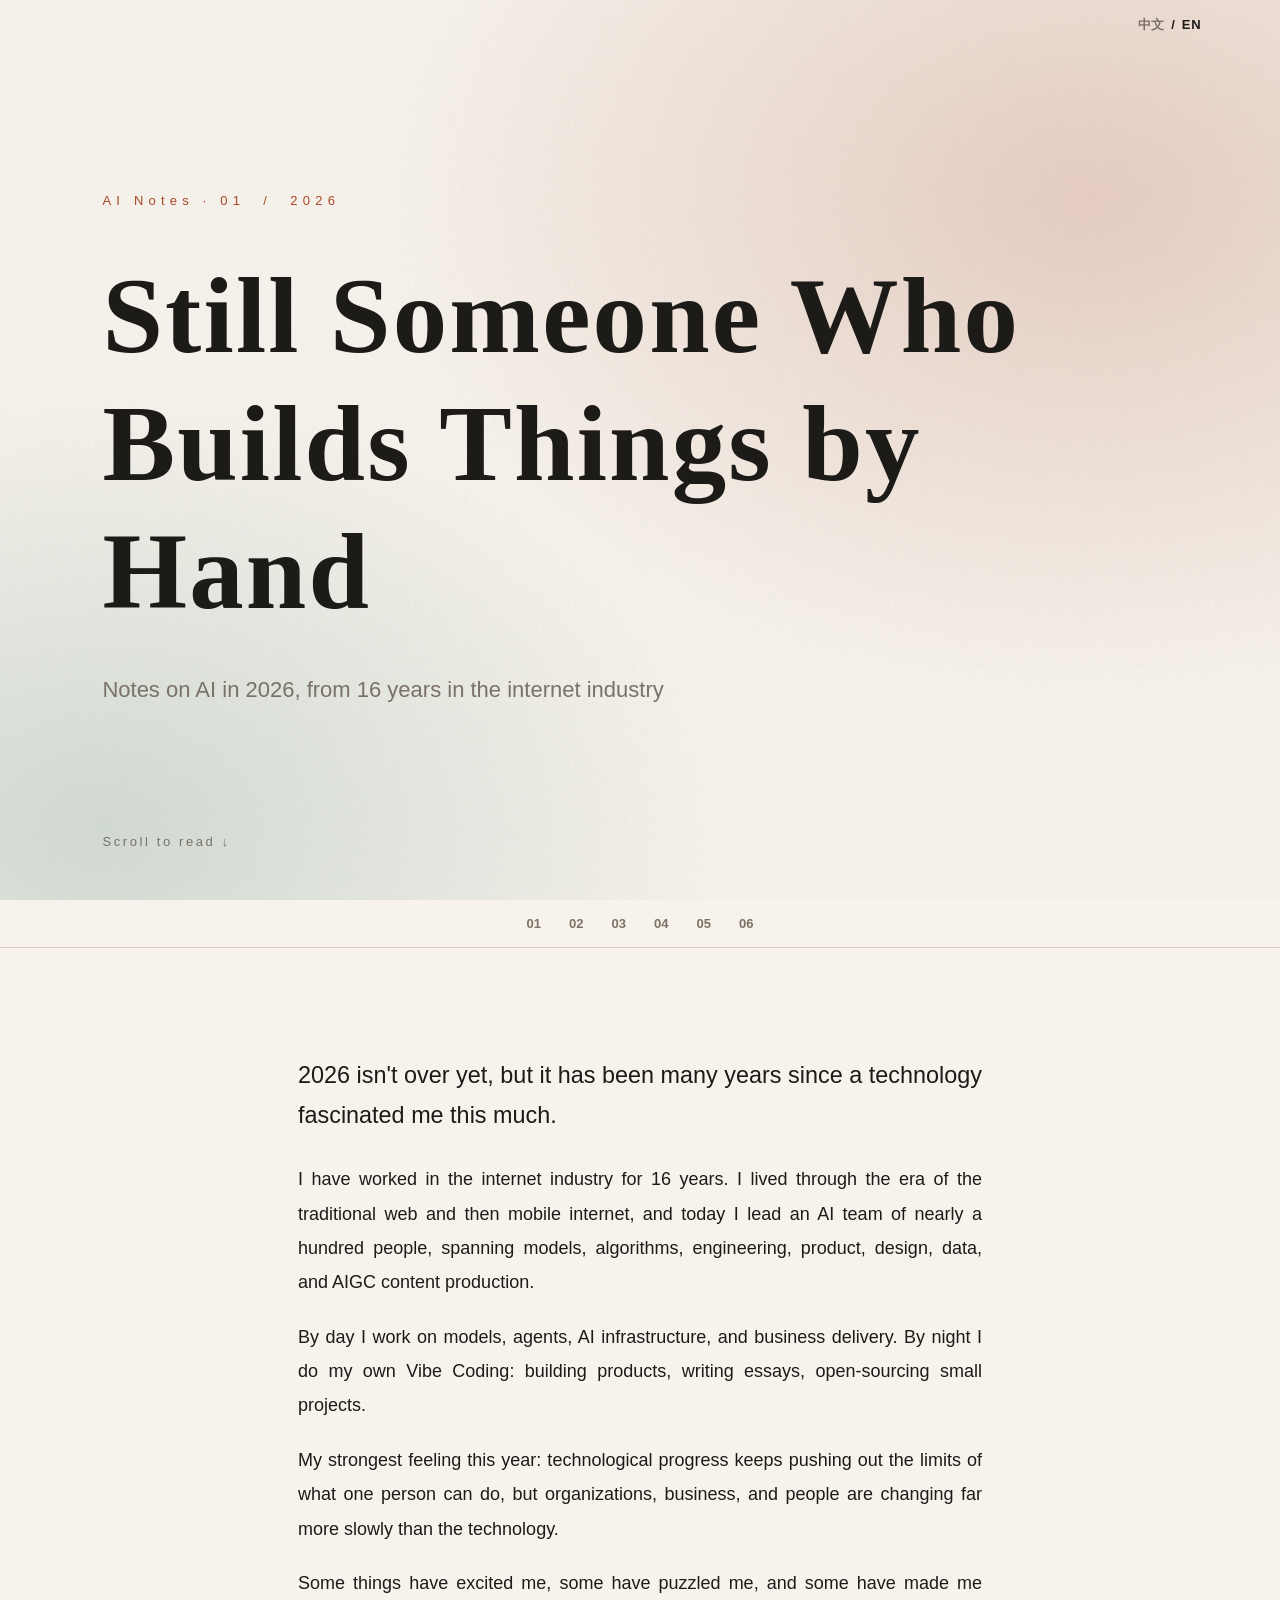
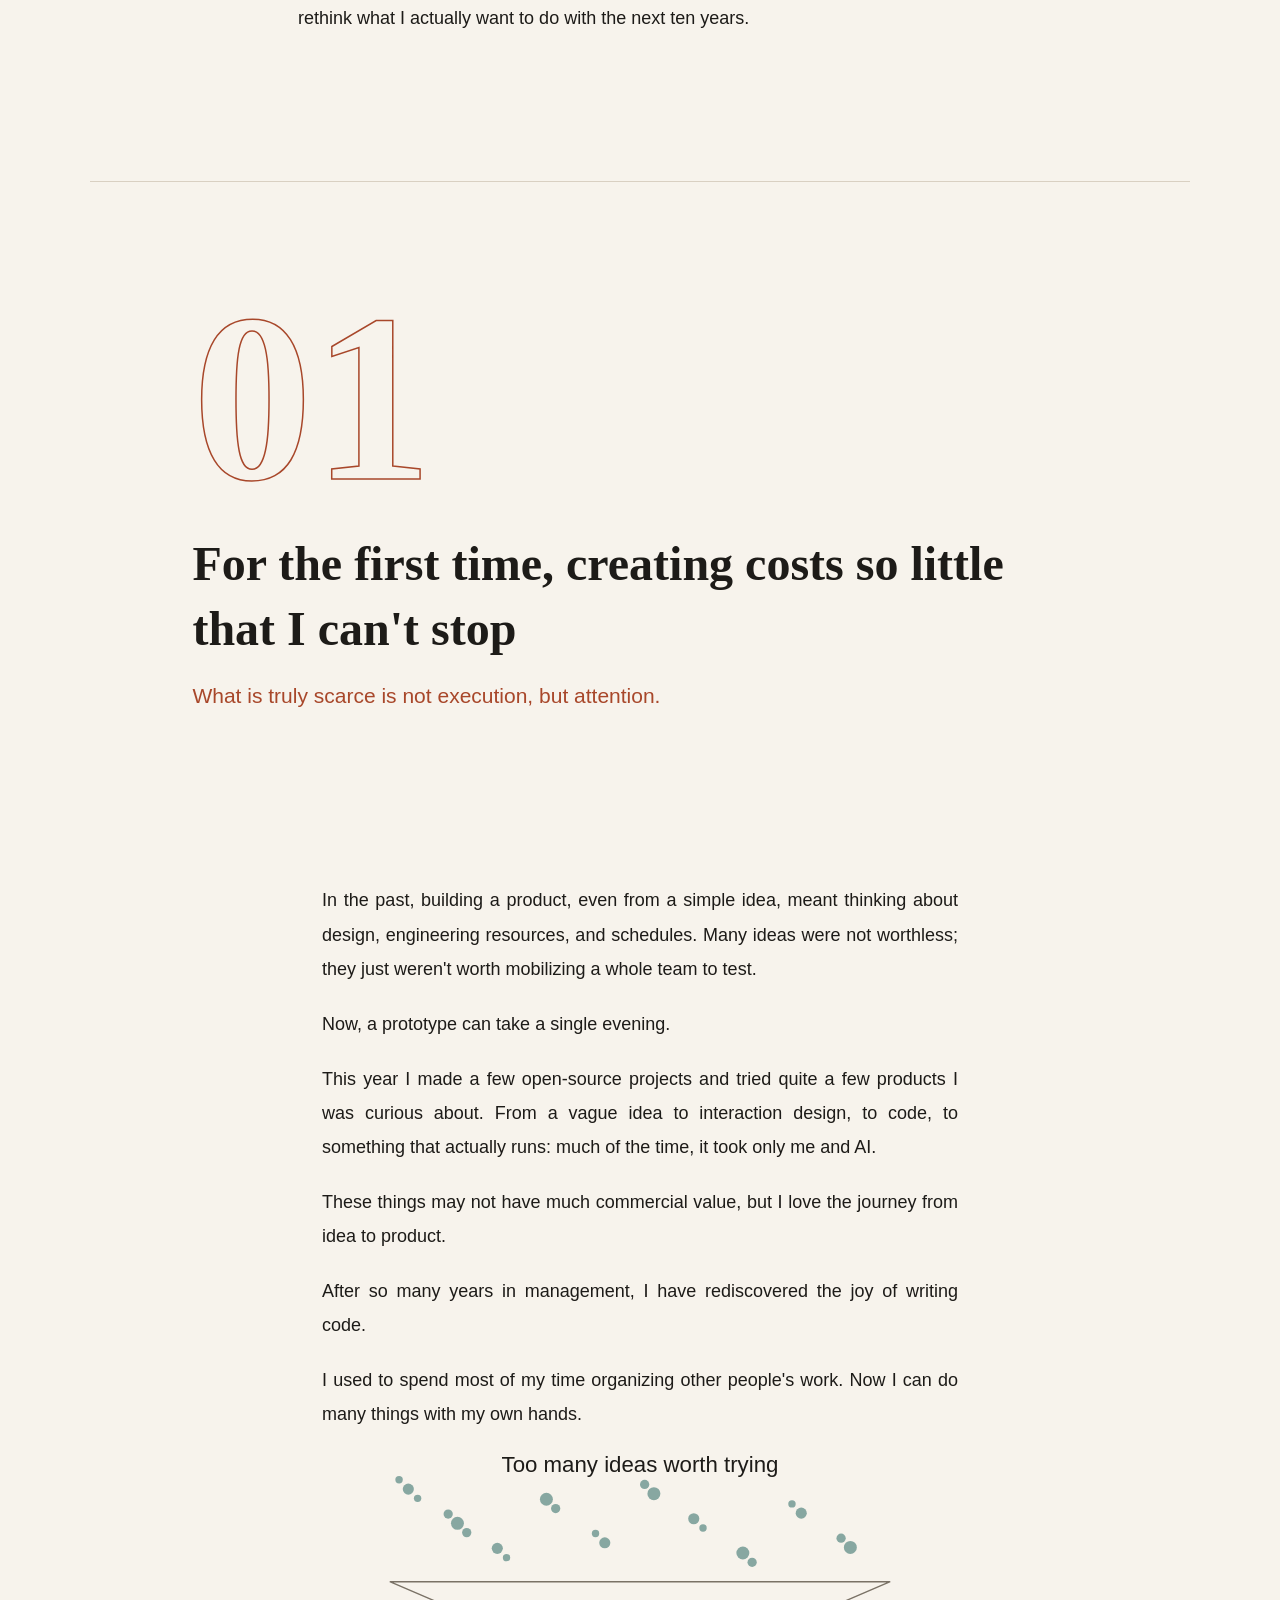
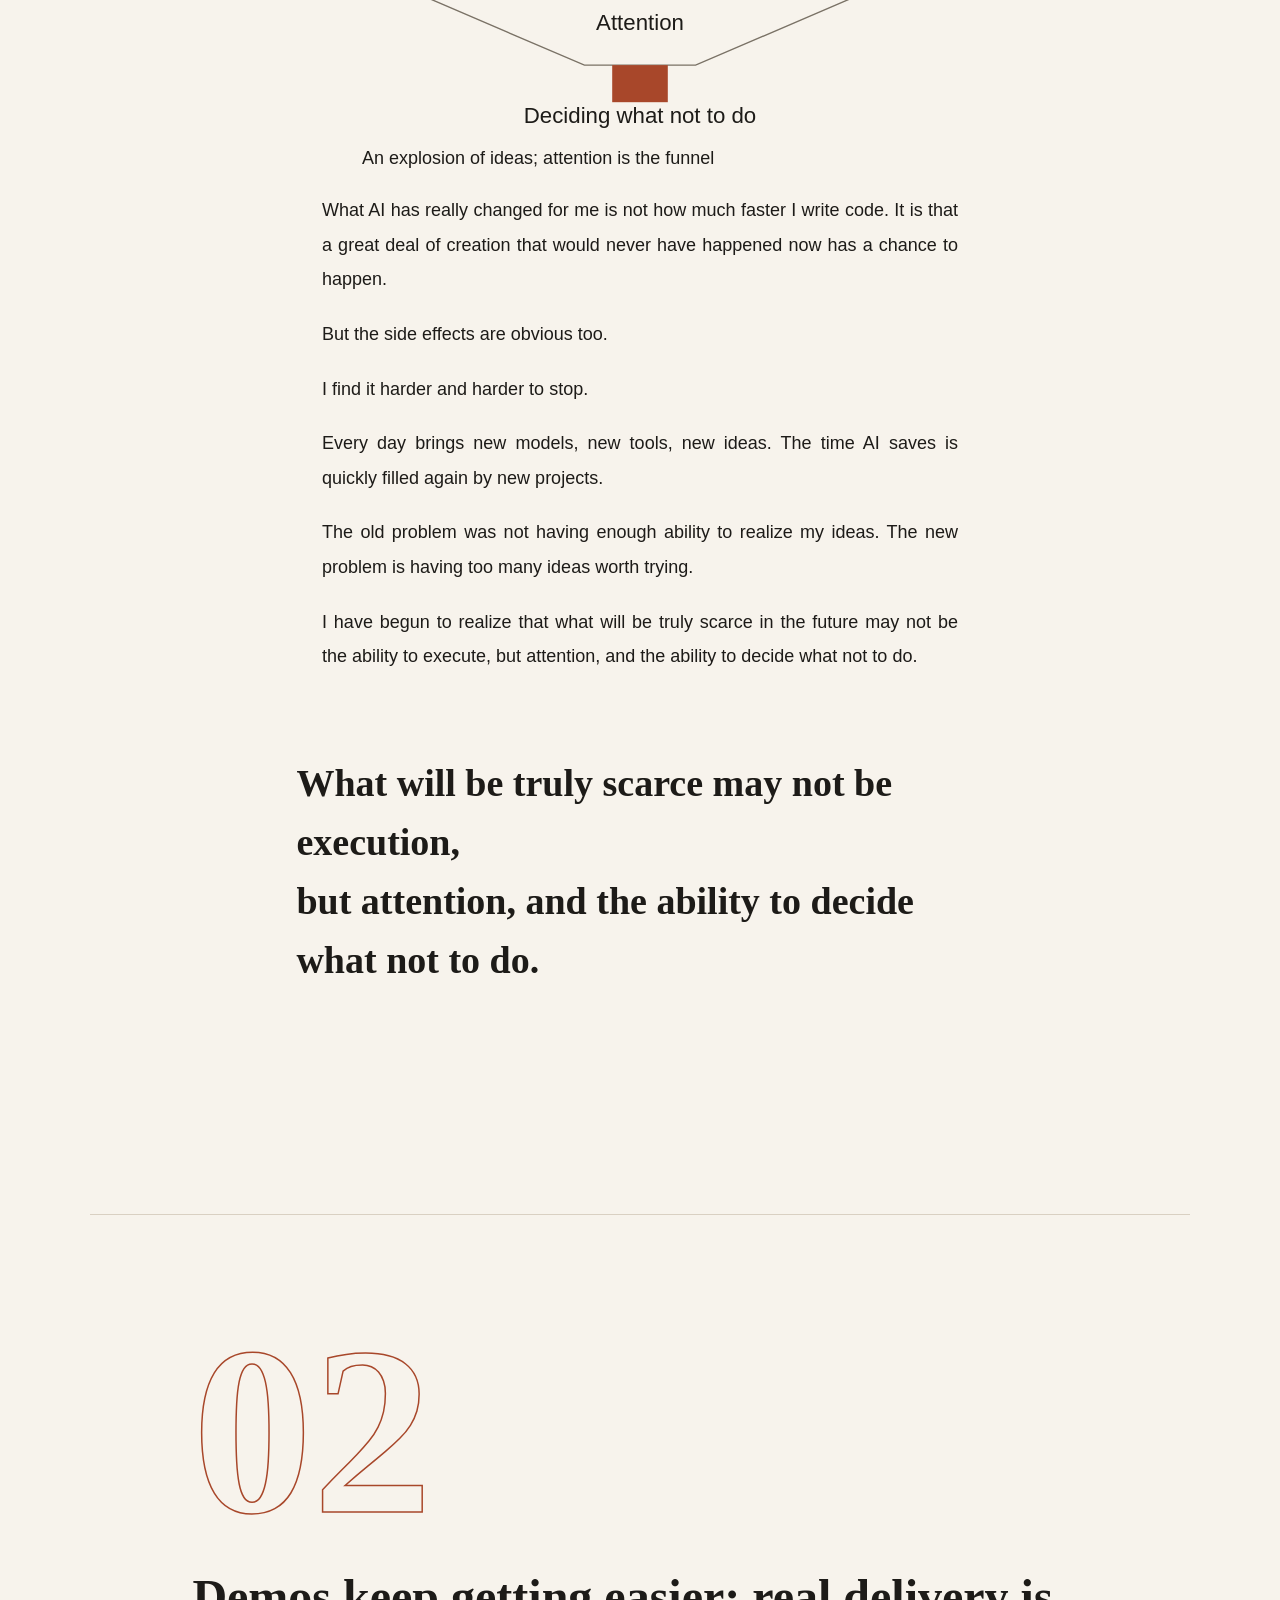
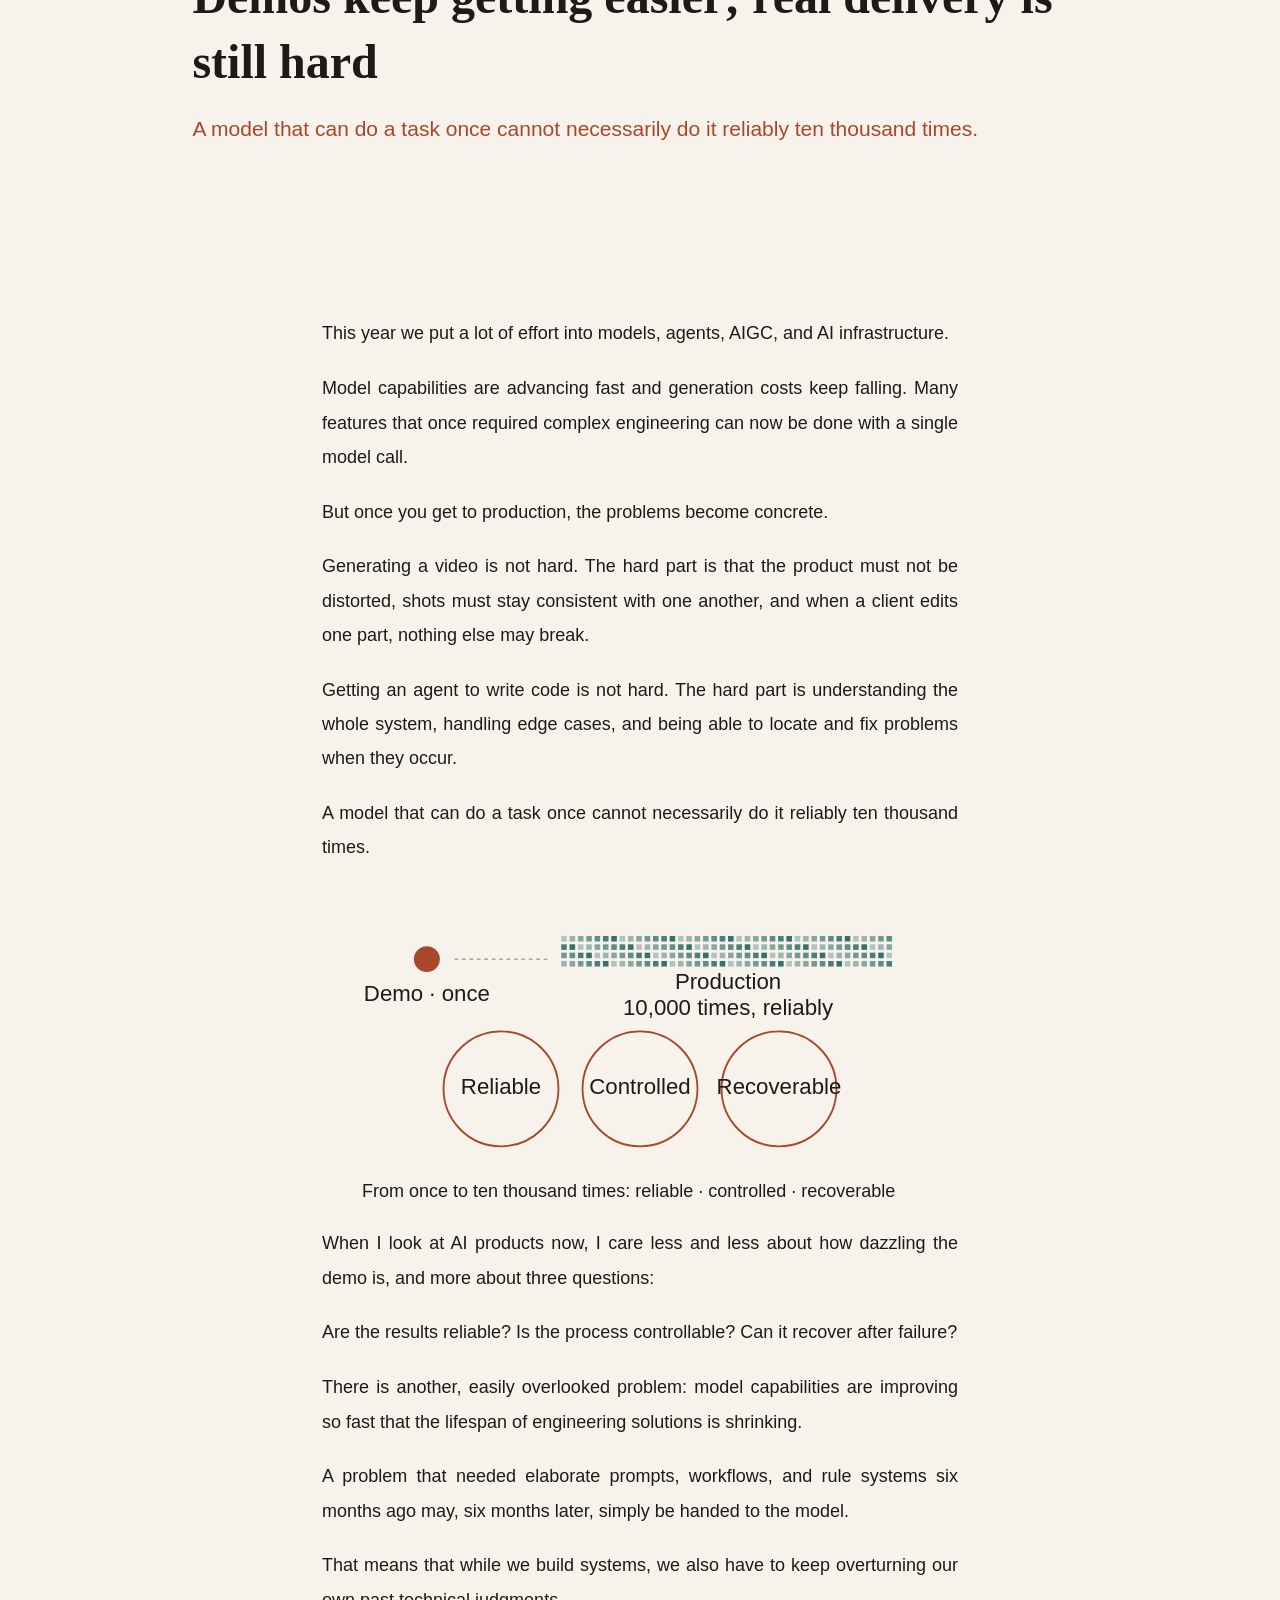
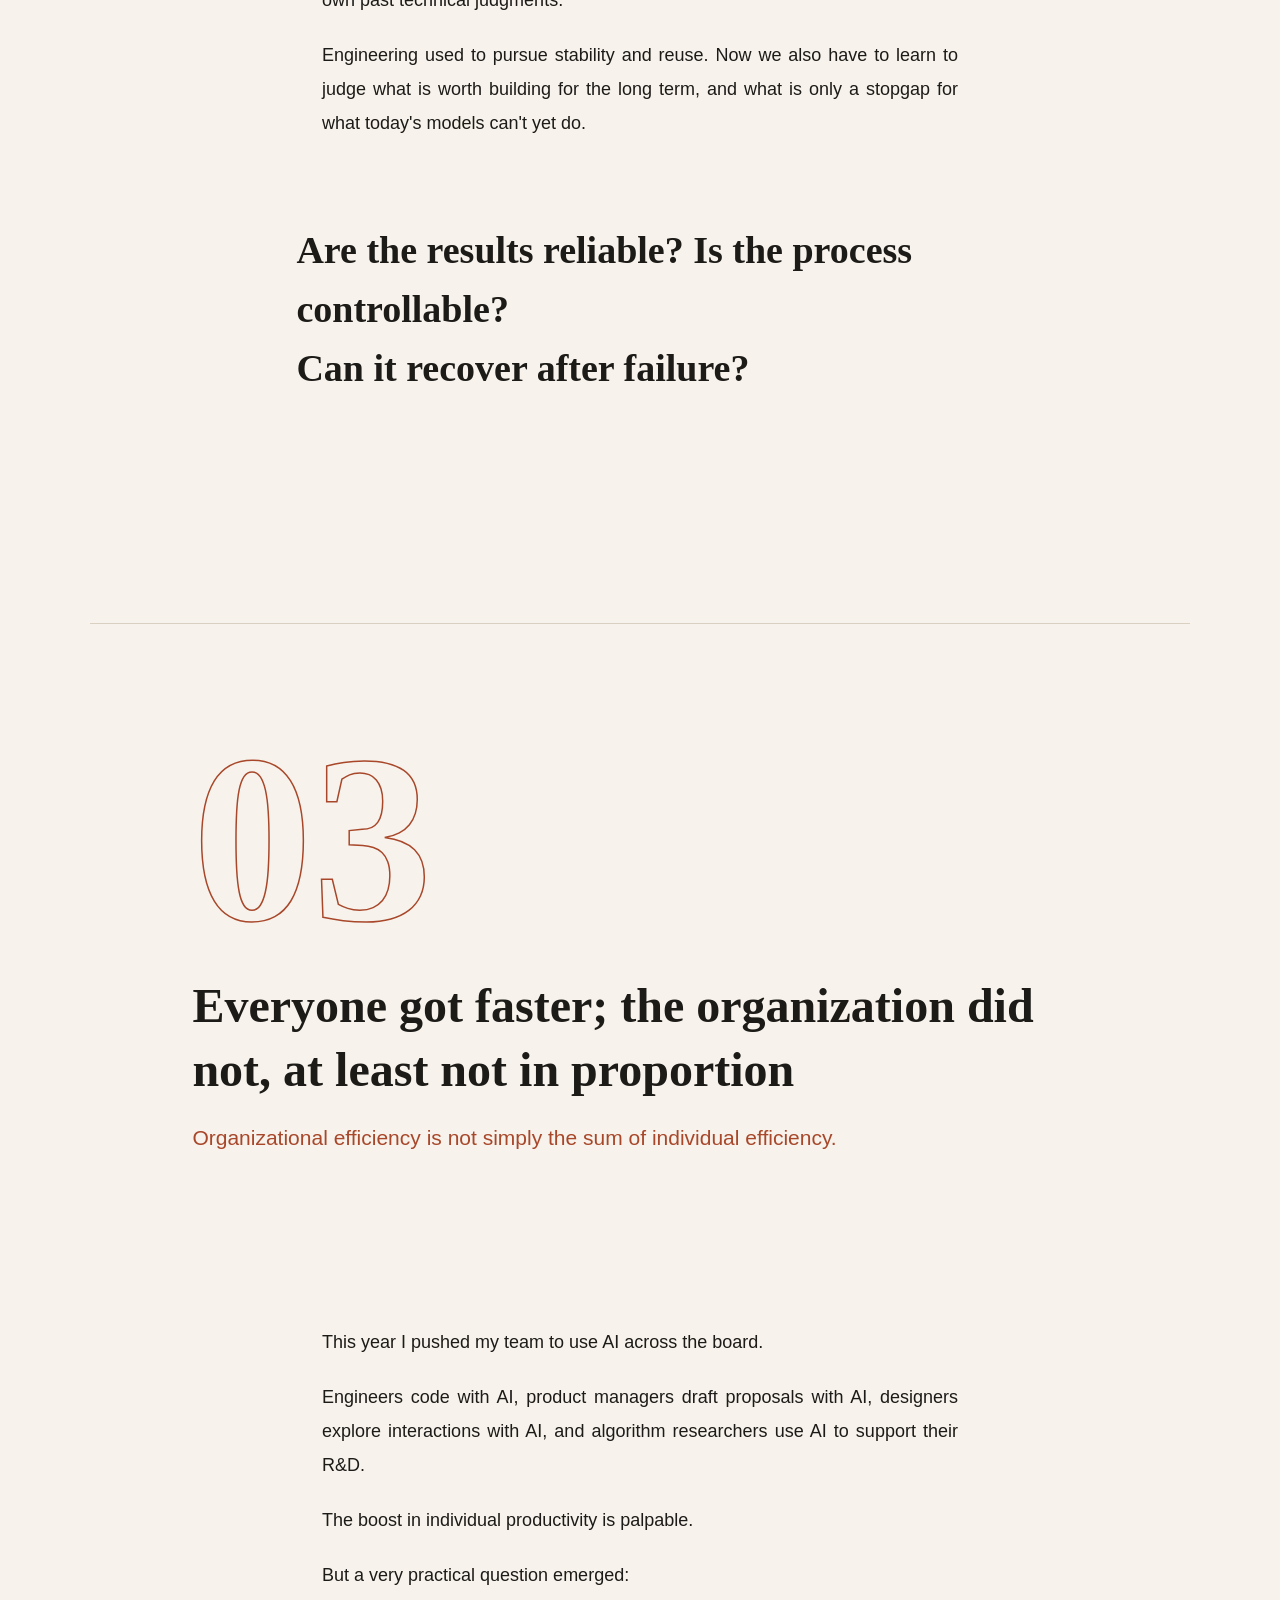
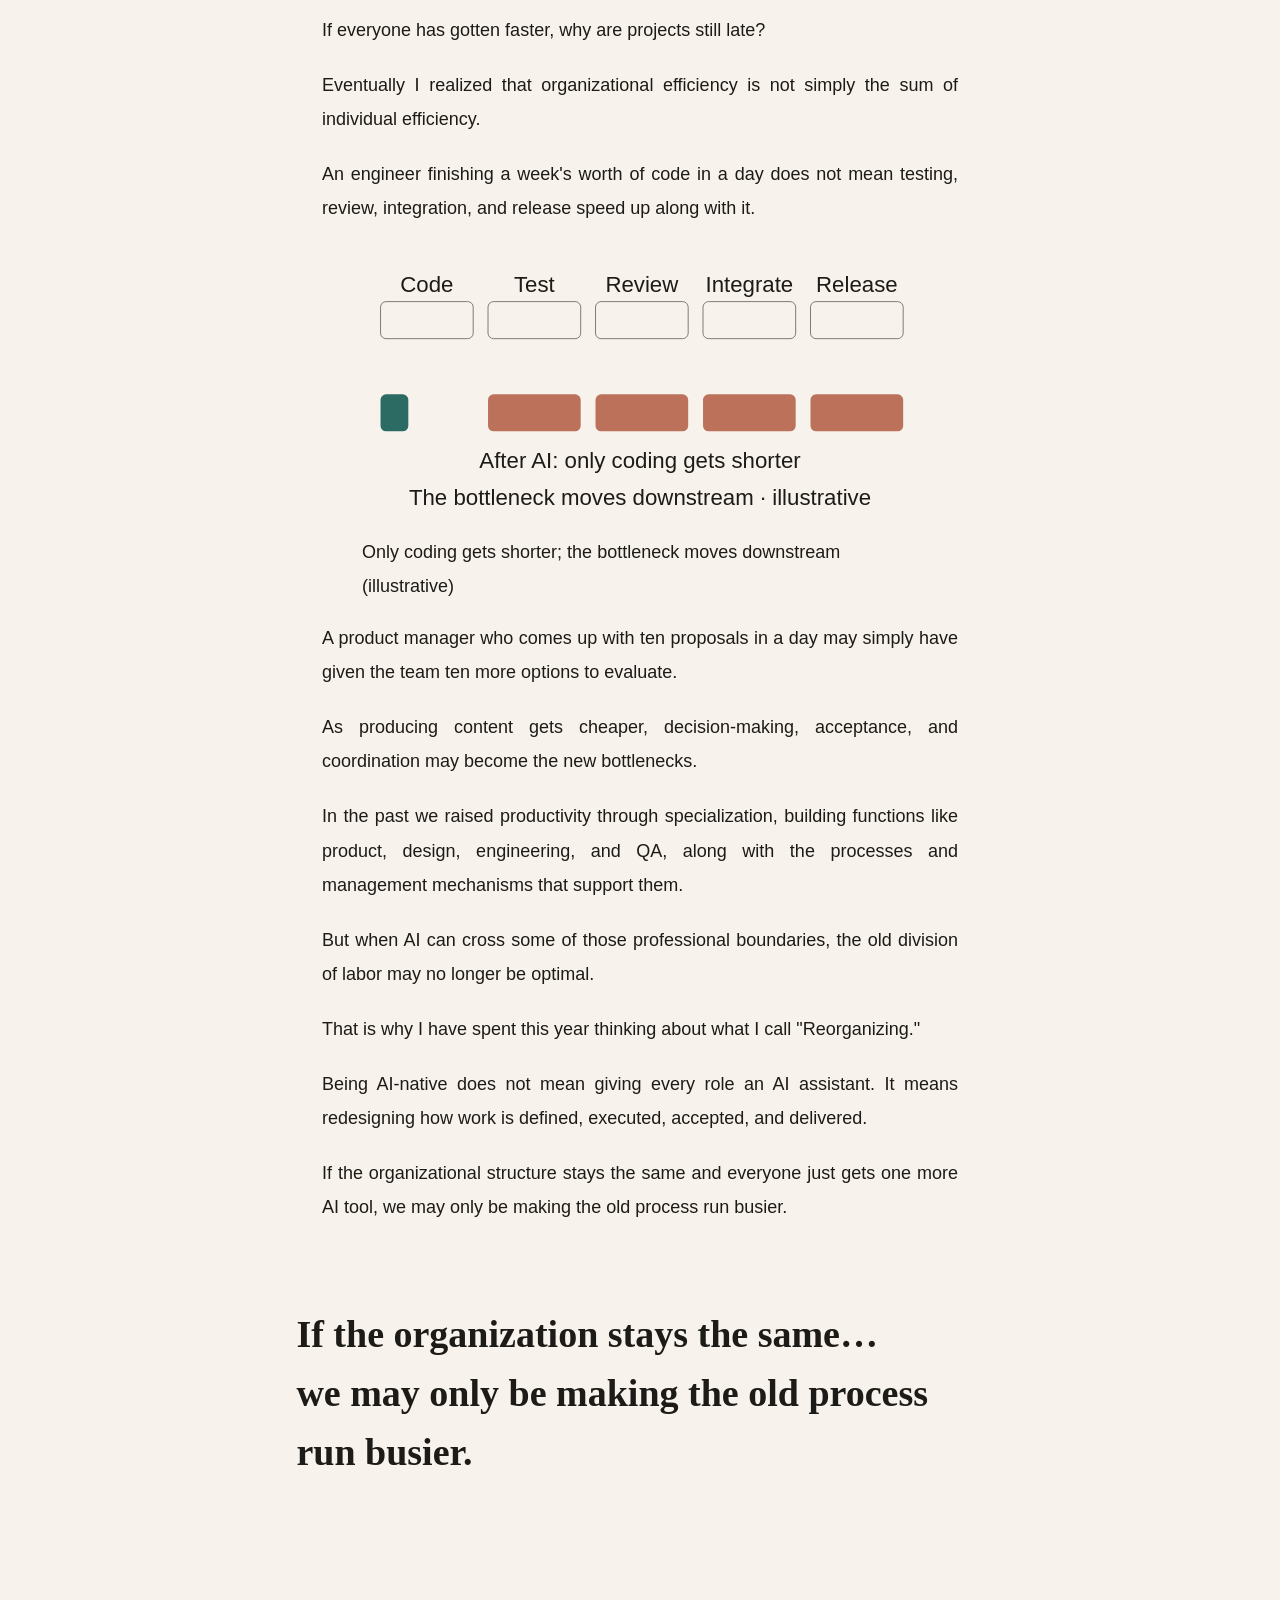
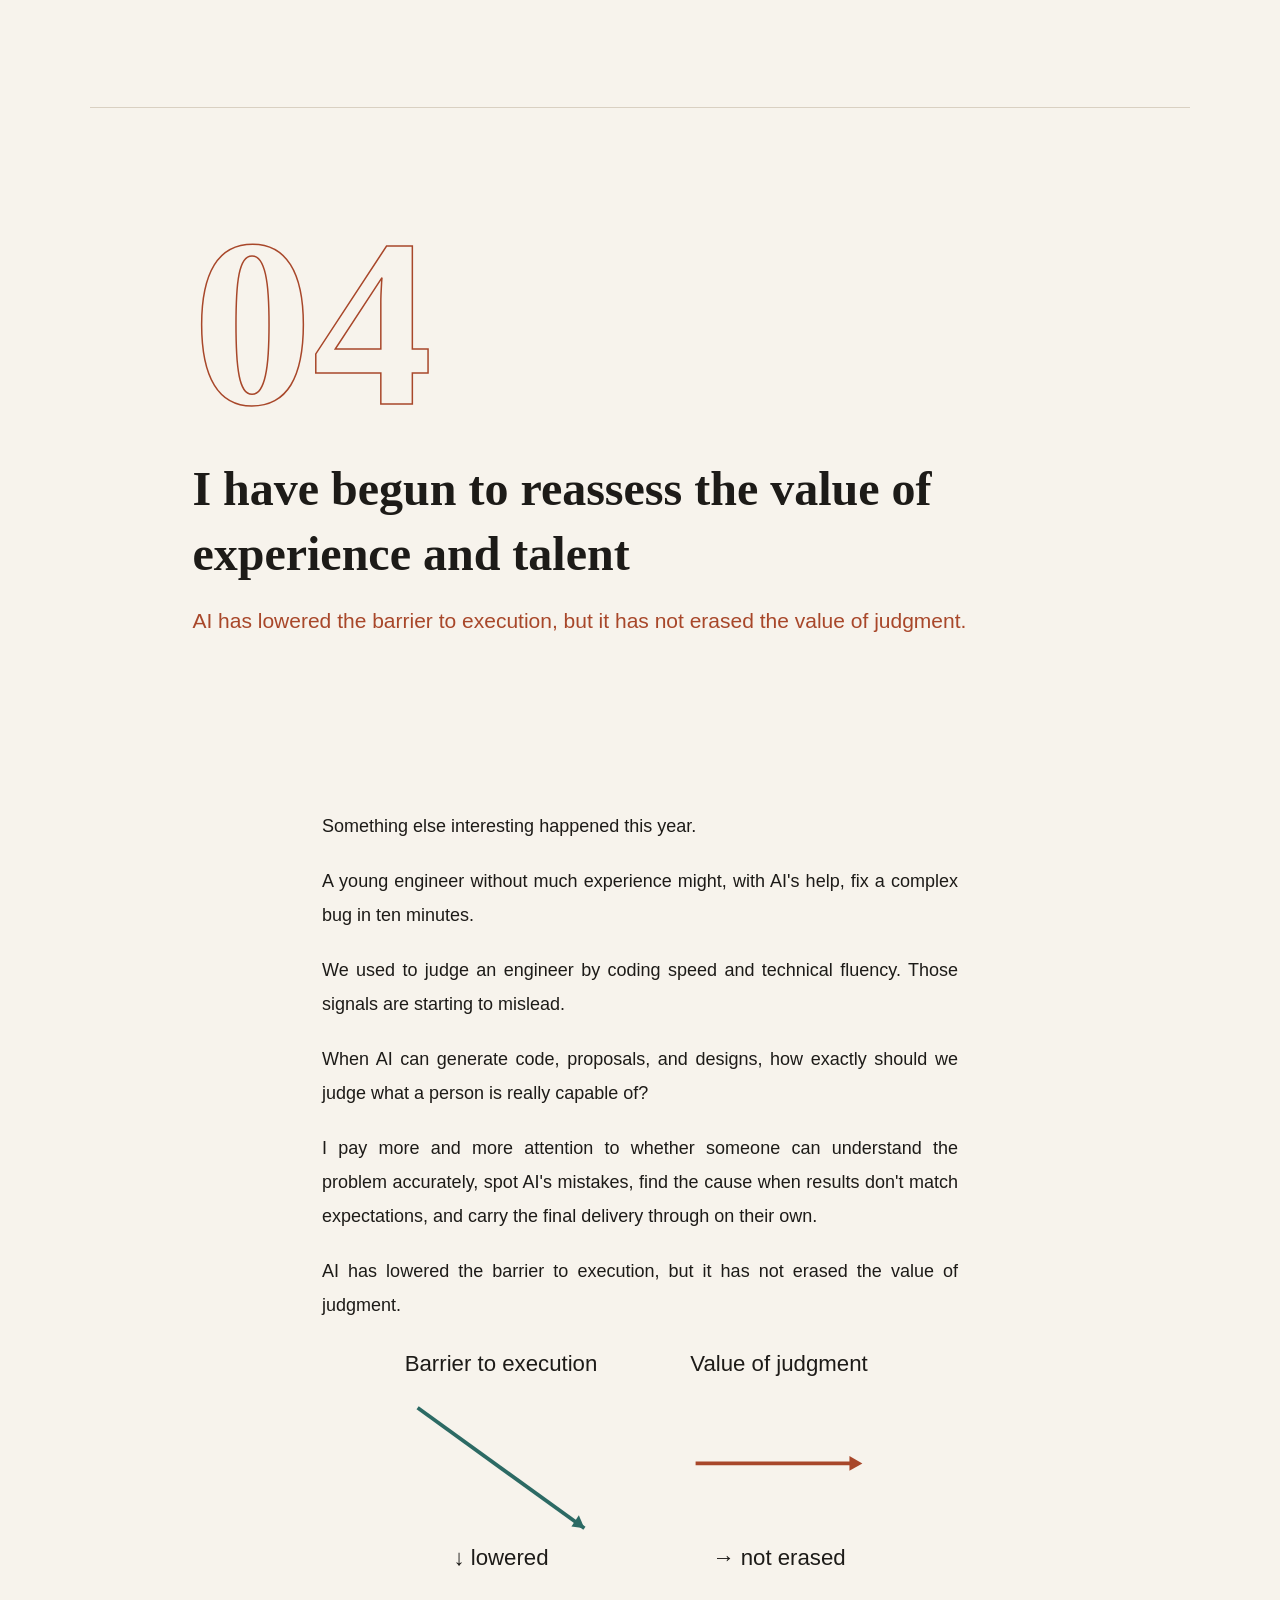
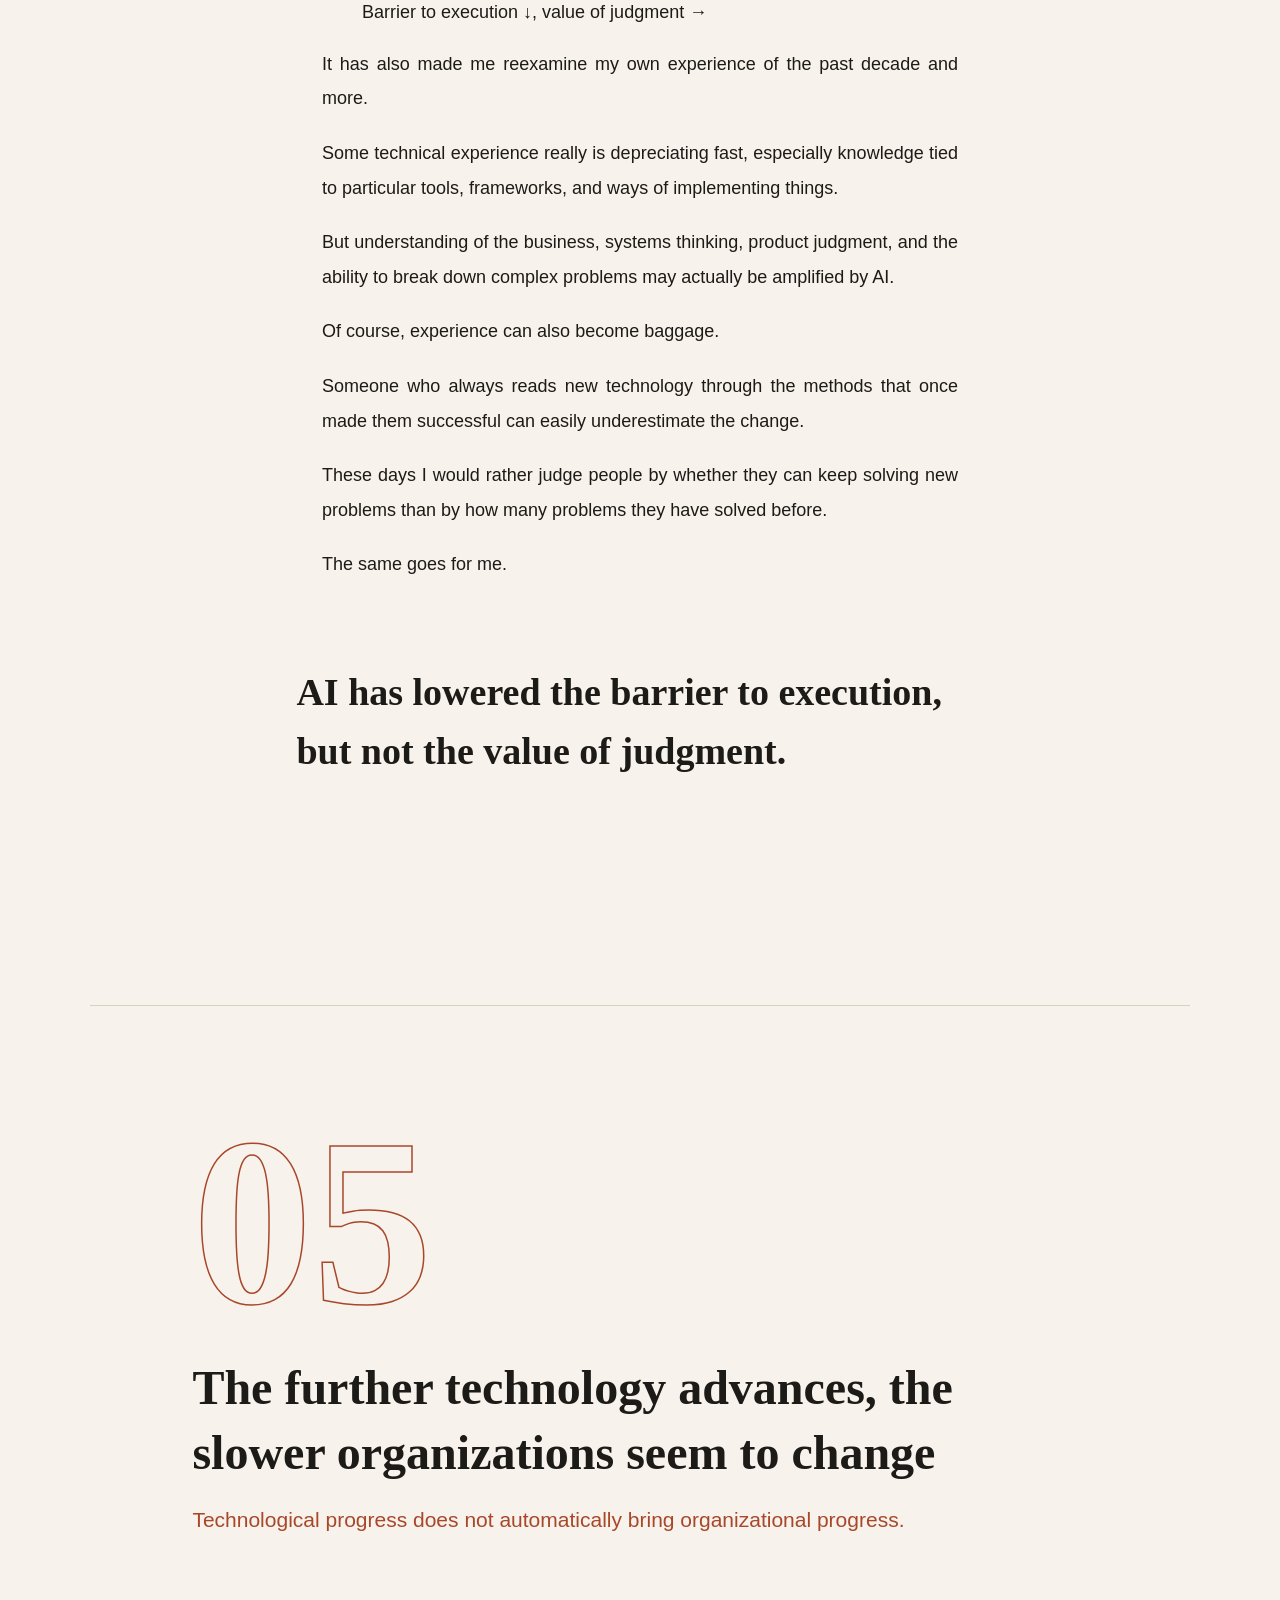
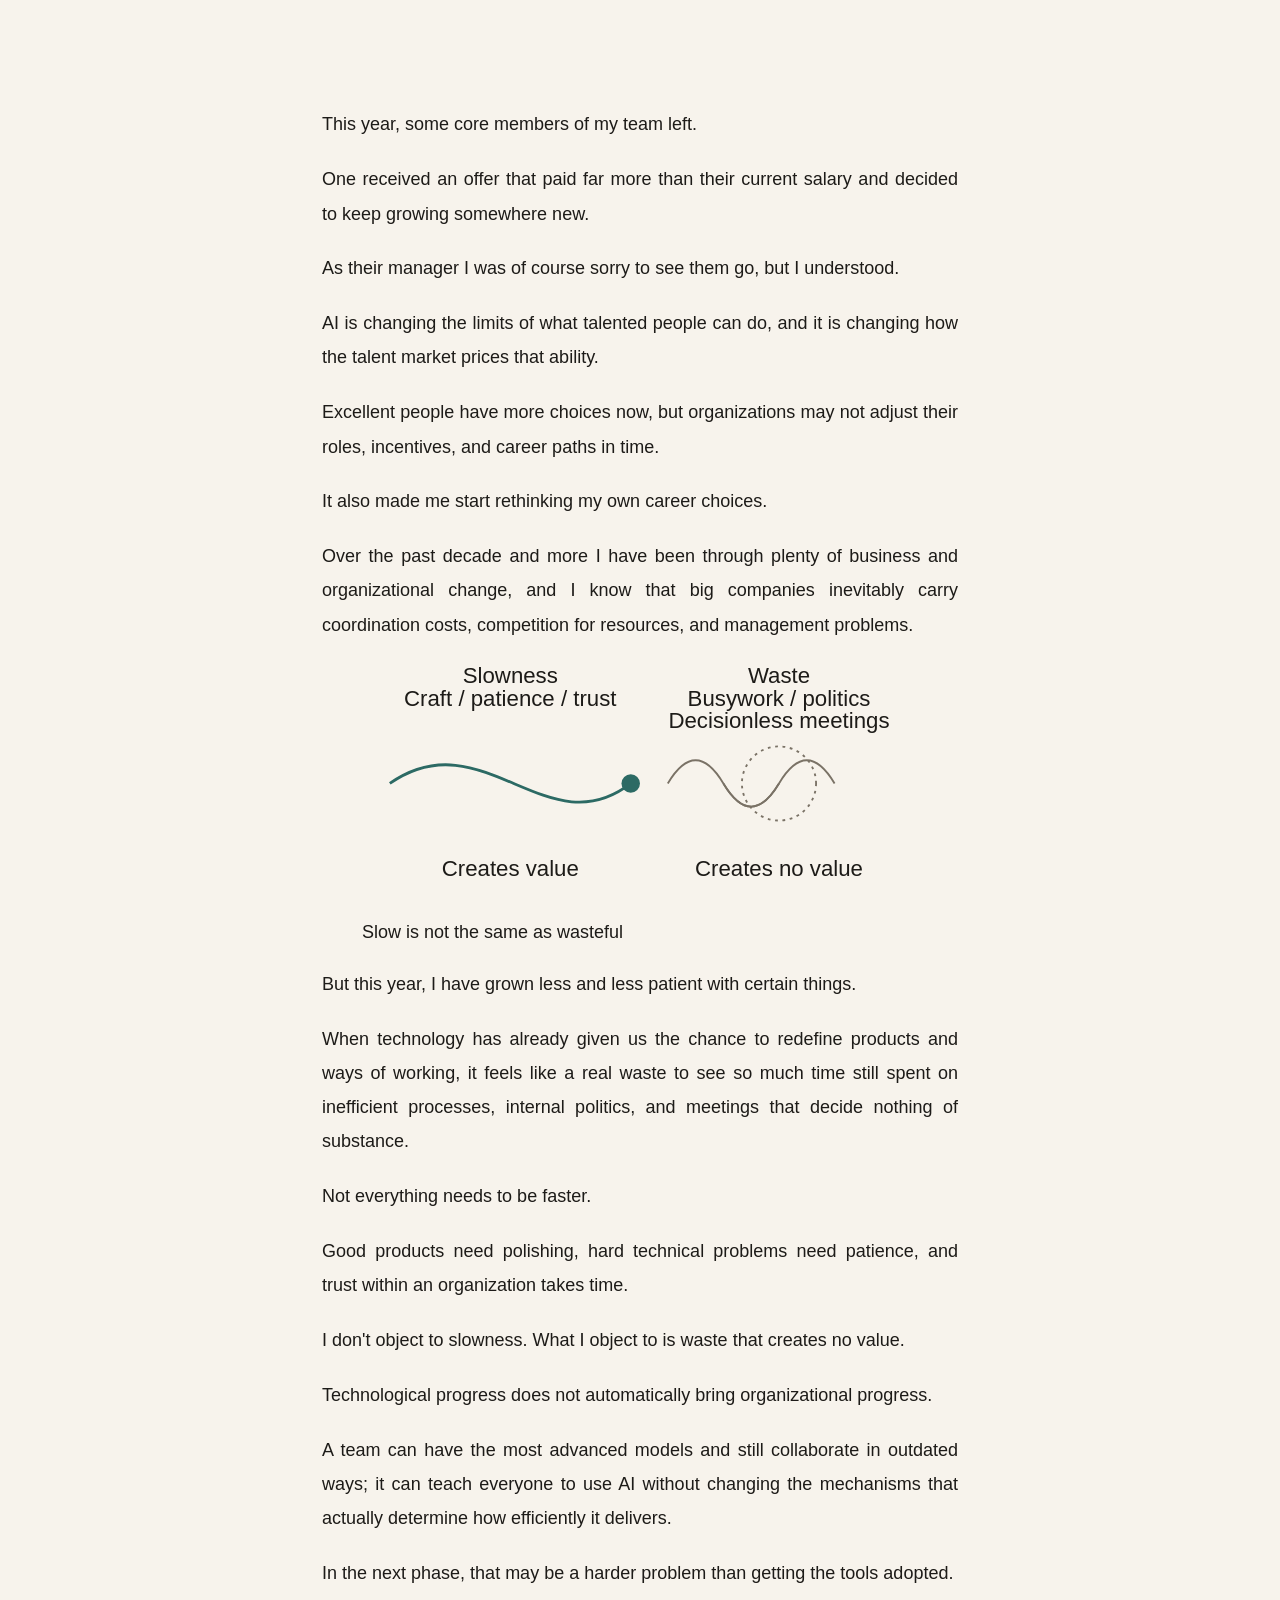
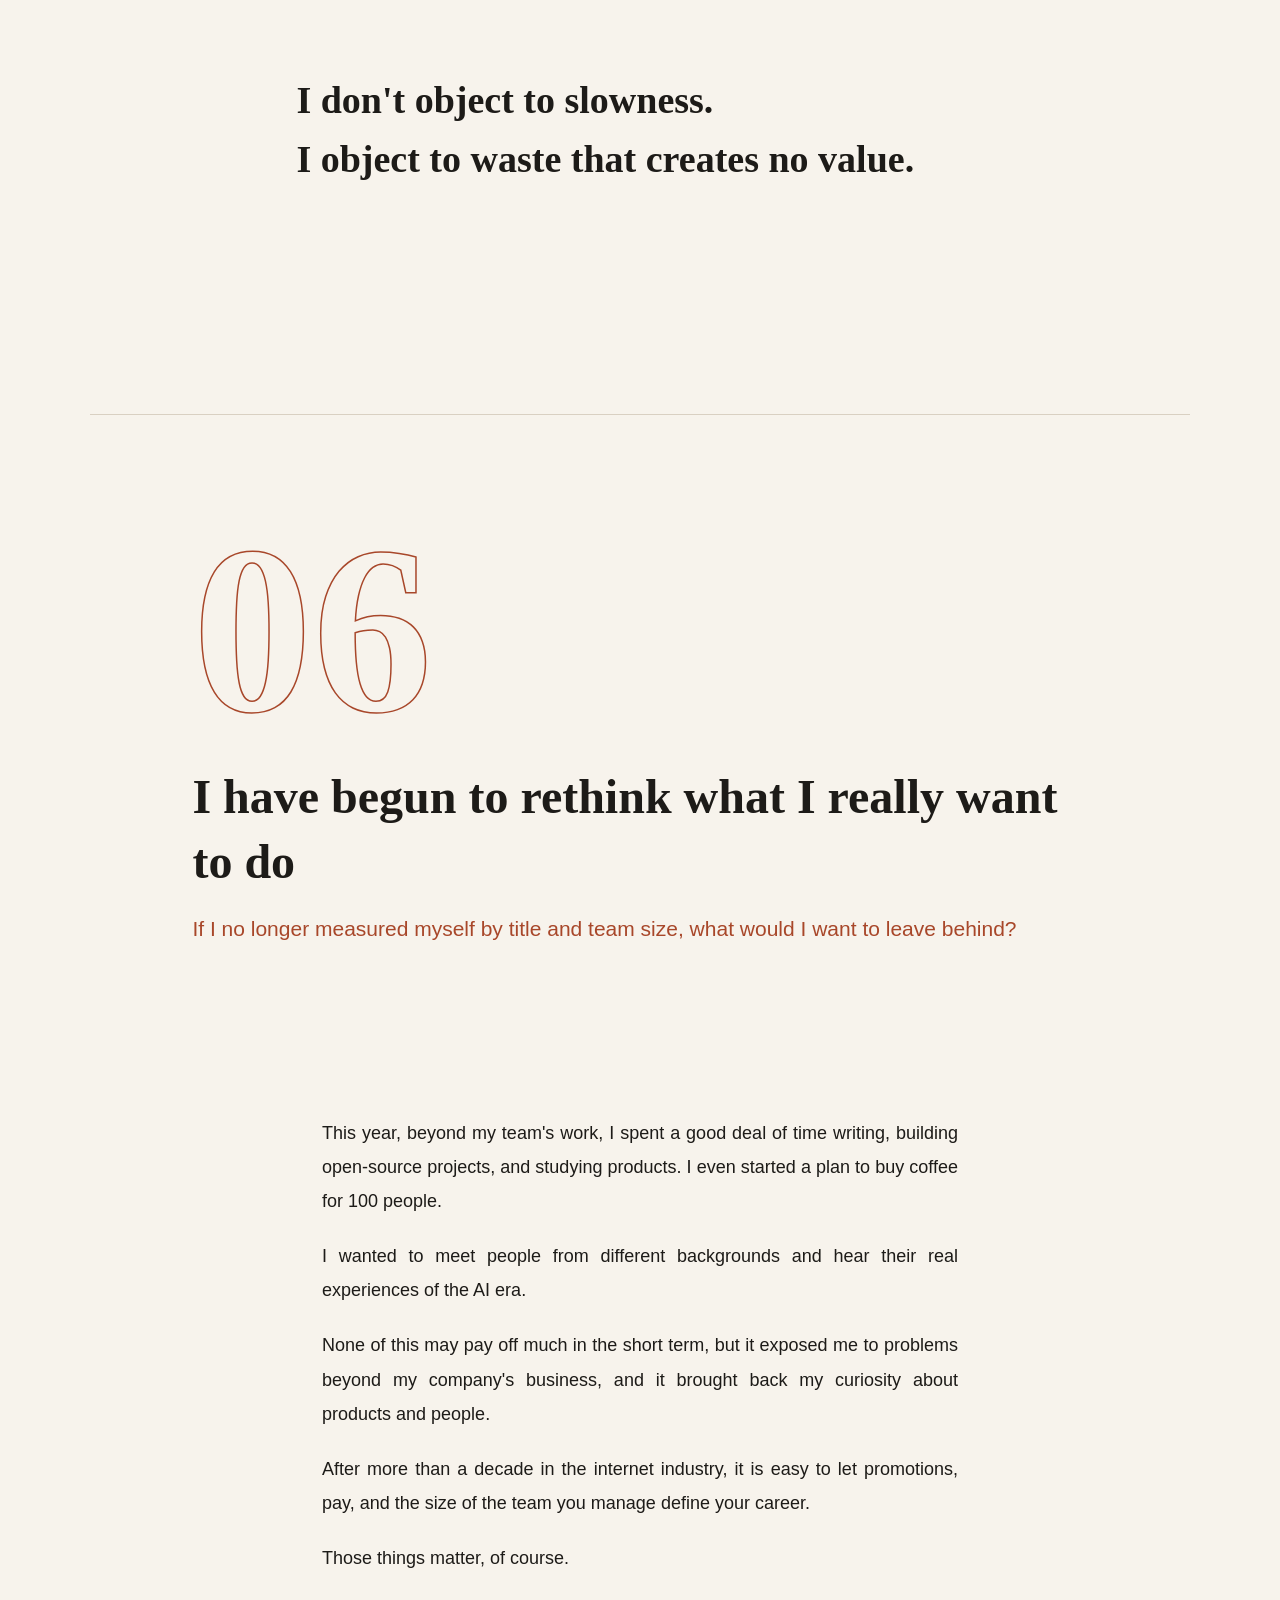
==== commit fe94e6db: "Fix diagram label size and dark-mode contrast" ====
--- a/en/index.html
+++ b/en/index.html
@@ -4,7 +4,7 @@
 <meta name="author" content="Leen Ma"><link rel="license" href="https://creativecommons.org/licenses/by/4.0/">
 <style>body{font-family:Georgia,"Iowan Old Style","Palatino Linotype",serif;line-height:1.75}p{text-align:left;hyphens:auto}.hero h1{letter-spacing:0;line-height:1.1}.pq{font-family:Georgia,serif}
 :root{--bg:#f7f3ec;--fg:#1d1b18;--mute:#7a7266;--line:#d9d0c2;--acc:#a8472a;--acc2:#2c6a64;--paper:#fffdf8}
-@media(prefers-color-scheme:dark){:root{--bg:#121110;--fg:#ebe5da;--mute:#9a9183;--line:#3a352f;--acc:#e0875c;--acc2:#72b8ae;--paper:#1a1816}}
+@media(prefers-color-scheme:dark){:root{--bg:#121110;--fg:#ebe5da;--mute:#b3aa9c;--line:#3a352f;--acc:#e0875c;--acc2:#72b8ae;--paper:#1a1816}}
 *{box-sizing:border-box}html{scroll-behavior:smooth}body{margin:0;background:var(--bg);color:var(--fg);font:18px/1.9 "PingFang SC","Hiragino Sans GB","Noto Sans SC","Noto Sans CJK SC","Microsoft YaHei",sans-serif;-webkit-font-smoothing:antialiased}
 .serif{font-family:"Noto Serif SC","Noto Serif CJK SC","Source Han Serif SC","Songti SC","STSong",serif}
 #bar{position:fixed;top:0;left:0;height:3px;width:0;background:var(--acc);z-index:20}
@@ -30,14 +30,14 @@
 .pq:before{content:""";position:absolute;left:-.1em;top:-.55em;font-size:3em;color:var(--acc);opacity:.25}
 .fig{margin:7vh 0;padding:0}.fig svg{width:100%;height:auto;display:block}
 .fig figcaption{font-size:13px;color:var(--mute);text-align:center;margin-top:12px;letter-spacing:.1em}
-.t{font:15px sans-serif;fill:var(--fg)}.t.a{fill:var(--acc);font-weight:700}.t.s{font-size:13px;fill:var(--mute)}
+.fig svg{color:var(--fg);overflow:visible}.t,.t text{font-family:-apple-system,Helvetica,Arial,sans-serif;fill:var(--fg)}.t.a{fill:var(--acc);font-weight:700}.t.s{fill:var(--mute)}@media(min-width:601px){.t,.t text{font-size:17px}.t.s{font-size:15px}}
 .coda{padding:12vh 0 0}
 .final{min-height:100svh;display:flex;flex-direction:column;justify-content:center;align-items:center;text-align:center;padding:10vh 8vw;background:var(--fg);color:var(--bg)}
 .final p{font-size:clamp(30px,6vw,72px);line-height:1.4;font-weight:700;text-align:center;margin:0}
 .final small{margin-top:5vh;letter-spacing:.4em;font-size:13px;opacity:.6}
 .rv{opacity:0;transform:translateY(24px);transition:opacity .9s ease,transform .9s ease}.rv.in{opacity:1;transform:none}
 @media(prefers-reduced-motion:reduce){.rv{opacity:1;transform:none;transition:none}.hero:before{animation:none}html{scroll-behavior:auto}}
-@media(max-width:600px){body{font-size:17px}.t{font-size:22px}.t.s{font-size:19px}.pq{margin:7vh 0}.open{min-height:60svh}p{text-align:left}}
+@media(max-width:600px){body{font-size:17px}.pq{margin:7vh 0}.open{min-height:60svh}p{text-align:left}}
 </style><link rel="alternate" hreflang="zh-CN" href="https://leenlbma.github.io/ai-notes/"><link rel="alternate" hreflang="en" href="https://leenlbma.github.io/ai-notes/en/"><link rel="alternate" hreflang="x-default" href="https://leenlbma.github.io/ai-notes/"><style>.lang{position:absolute;top:18px;right:6vw;z-index:30;font:600 13px/1 -apple-system,sans-serif;letter-spacing:.05em}.lang a,.lang b{color:var(--mute);text-decoration:none;padding:4px 2px}.lang b{color:var(--fg)}</style></head><body><div id="bar"></div>
 <header class="hero"><div class="lang"><a href="../" hreflang="zh-CN">中文</a> / <b>EN</b></div><div class="eyebrow">AI Notes · 01　/　2026</div><h1 class="serif">Still Someone Who<br>Builds Things by Hand</h1><div class="sub">Notes on AI in 2026, from 16 years in the internet industry</div><div class="scroll">Scroll to read ↓</div></header>
 <nav><a href="#c01">01</a><a href="#c02">02</a><a href="#c03">03</a><a href="#c04">04</a><a href="#c05">05</a><a href="#c06">06</a></nav>
@@ -54,7 +54,7 @@
 <p class="rv">After so many years in management, I have rediscovered the joy of writing code.</p>
 <p class="rv">I used to spend most of my time organizing other people's work. Now I can do many things with my own hands.</p><figure class="fig rv"><svg viewBox="0 0 600 300"><g fill="var(--acc2)" opacity=".55"><circle cx="40" cy="30" r="4"/><circle cx="93" cy="67" r="5"/><circle cx="146" cy="104" r="6"/><circle cx="199" cy="51" r="7"/><circle cx="252" cy="88" r="4"/><circle cx="305" cy="35" r="5"/><circle cx="358" cy="72" r="6"/><circle cx="411" cy="109" r="7"/><circle cx="464" cy="56" r="4"/><circle cx="517" cy="93" r="5"/><circle cx="50" cy="40" r="6"/><circle cx="103" cy="77" r="7"/><circle cx="156" cy="114" r="4"/><circle cx="209" cy="61" r="5"/><circle cx="262" cy="98" r="6"/><circle cx="315" cy="45" r="7"/><circle cx="368" cy="82" r="4"/><circle cx="421" cy="119" r="5"/><circle cx="474" cy="66" r="6"/><circle cx="527" cy="103" r="7"/><circle cx="60" cy="50" r="4"/><circle cx="113" cy="87" r="5"/></g>
 <path d="M30 140 L570 140 L360 230 L240 230 Z" fill="none" stroke="var(--mute)" stroke-width="1.5"/><rect x="270" y="230" width="60" height="40" fill="var(--acc)"/>
-<text x="300" y="22" text-anchor="middle" class="t">Too many ideas worth trying</text><text x="300" y="192" text-anchor="middle" class="t">Attention</text><text x="300" y="292" text-anchor="middle" class="t a">Deciding what not to do</text></svg><figcaption>An explosion of ideas; attention is the funnel</figcaption></figure><p class="rv">What AI has really changed for me is not how much faster I write code. It is that a great deal of creation that would never have happened now has a chance to happen.</p>
+<text x="300" y="22" text-anchor="middle" class="t" fill="currentColor" font-size="24" font-family="-apple-system,Helvetica,Arial,sans-serif">Too many ideas worth trying</text><text x="300" y="192" text-anchor="middle" class="t" fill="currentColor" font-size="24" font-family="-apple-system,Helvetica,Arial,sans-serif">Attention</text><text x="300" y="292" text-anchor="middle" class="t a" fill="currentColor" font-size="24" font-family="-apple-system,Helvetica,Arial,sans-serif">Deciding what not to do</text></svg><figcaption>An explosion of ideas; attention is the funnel</figcaption></figure><p class="rv">What AI has really changed for me is not how much faster I write code. It is that a great deal of creation that would never have happened now has a chance to happen.</p>
 <p class="rv">But the side effects are obvious too.</p>
 <p class="rv">I find it harder and harder to stop.</p>
 <p class="rv">Every day brings new models, new tools, new ideas. The time AI saves is quickly filled again by new projects.</p>
@@ -65,11 +65,11 @@
 <p class="rv">But once you get to production, the problems become concrete.</p>
 <p class="rv">Generating a video is not hard. The hard part is that the product must not be distorted, shots must stay consistent with one another, and when a client edits one part, nothing else may break.</p>
 <p class="rv">Getting an agent to write code is not hard. The hard part is understanding the whole system, handling edge cases, and being able to locate and fix problems when they occur.</p>
-<p class="rv">A model that can do a task once cannot necessarily do it reliably ten thousand times.</p><figure class="fig rv"><svg viewBox="0 0 600 300"><circle cx="70" cy="80" r="14" fill="var(--acc)"/><text x="70" y="125" text-anchor="middle" class="t">Demo · once</text>
-<path d="M100 80 H200" stroke="var(--mute)" stroke-dasharray="4 4"/><g fill="var(--acc2)"><rect x="215" y="55" width="6" height="6" opacity="0.35"/><rect x="224" y="55" width="6" height="6" opacity="0.44999999999999996"/><rect x="233" y="55" width="6" height="6" opacity="0.55"/><rect x="242" y="55" width="6" height="6" opacity="0.6499999999999999"/><rect x="251" y="55" width="6" height="6" opacity="0.75"/><rect x="260" y="55" width="6" height="6" opacity="0.85"/><rect x="269" y="55" width="6" height="6" opacity="0.95"/><rect x="278" y="55" width="6" height="6" opacity="0.35"/><rect x="287" y="55" width="6" height="6" opacity="0.44999999999999996"/><rect x="296" y="55" width="6" height="6" opacity="0.55"/><rect x="305" y="55" width="6" height="6" opacity="0.6499999999999999"/><rect x="314" y="55" width="6" height="6" opacity="0.75"/><rect x="323" y="55" width="6" height="6" opacity="0.85"/><rect x="332" y="55" width="6" height="6" opacity="0.95"/><rect x="341" y="55" width="6" height="6" opacity="0.35"/><rect x="350" y="55" width="6" height="6" opacity="0.44999999999999996"/><rect x="359" y="55" width="6" height="6" opacity="0.55"/><rect x="368" y="55" width="6" height="6" opacity="0.6499999999999999"/><rect x="377" y="55" width="6" height="6" opacity="0.75"/><rect x="386" y="55" width="6" height="6" opacity="0.85"/><rect x="395" y="55" width="6" height="6" opacity="0.95"/><rect x="404" y="55" width="6" height="6" opacity="0.35"/><rect x="413" y="55" width="6" height="6" opacity="0.44999999999999996"/><rect x="422" y="55" width="6" height="6" opacity="0.55"/><rect x="431" y="55" width="6" height="6" opacity="0.6499999999999999"/><rect x="440" y="55" width="6" height="6" opacity="0.75"/><rect x="449" y="55" width="6" height="6" opacity="0.85"/><rect x="458" y="55" width="6" height="6" opacity="0.95"/><rect x="467" y="55" width="6" height="6" opacity="0.35"/><rect x="476" y="55" width="6" height="6" opacity="0.44999999999999996"/><rect x="485" y="55" width="6" height="6" opacity="0.55"/><rect x="494" y="55" width="6" height="6" opacity="0.6499999999999999"/><rect x="503" y="55" width="6" height="6" opacity="0.75"/><rect x="512" y="55" width="6" height="6" opacity="0.85"/><rect x="521" y="55" width="6" height="6" opacity="0.95"/><rect x="530" y="55" width="6" height="6" opacity="0.35"/><rect x="539" y="55" width="6" height="6" opacity="0.44999999999999996"/><rect x="548" y="55" width="6" height="6" opacity="0.55"/><rect x="557" y="55" width="6" height="6" opacity="0.6499999999999999"/><rect x="566" y="55" width="6" height="6" opacity="0.75"/><rect x="215" y="64" width="6" height="6" opacity="0.85"/><rect x="224" y="64" width="6" height="6" opacity="0.95"/><rect x="233" y="64" width="6" height="6" opacity="0.35"/><rect x="242" y="64" width="6" height="6" opacity="0.44999999999999996"/><rect x="251" y="64" width="6" height="6" opacity="0.55"/><rect x="260" y="64" width="6" height="6" opacity="0.6499999999999999"/><rect x="269" y="64" width="6" height="6" opacity="0.75"/><rect x="278" y="64" width="6" height="6" opacity="0.85"/><rect x="287" y="64" width="6" height="6" opacity="0.95"/><rect x="296" y="64" width="6" height="6" opacity="0.35"/><rect x="305" y="64" width="6" height="6" opacity="0.44999999999999996"/><rect x="314" y="64" width="6" height="6" opacity="0.55"/><rect x="323" y="64" width="6" height="6" opacity="0.6499999999999999"/><rect x="332" y="64" width="6" height="6" opacity="0.75"/><rect x="341" y="64" width="6" height="6" opacity="0.85"/><rect x="350" y="64" width="6" height="6" opacity="0.95"/><rect x="359" y="64" width="6" height="6" opacity="0.35"/><rect x="368" y="64" width="6" height="6" opacity="0.44999999999999996"/><rect x="377" y="64" width="6" height="6" opacity="0.55"/><rect x="386" y="64" width="6" height="6" opacity="0.6499999999999999"/><rect x="395" y="64" width="6" height="6" opacity="0.75"/><rect x="404" y="64" width="6" height="6" opacity="0.85"/><rect x="413" y="64" width="6" height="6" opacity="0.95"/><rect x="422" y="64" width="6" height="6" opacity="0.35"/><rect x="431" y="64" width="6" height="6" opacity="0.44999999999999996"/><rect x="440" y="64" width="6" height="6" opacity="0.55"/><rect x="449" y="64" width="6" height="6" opacity="0.6499999999999999"/><rect x="458" y="64" width="6" height="6" opacity="0.75"/><rect x="467" y="64" width="6" height="6" opacity="0.85"/><rect x="476" y="64" width="6" height="6" opacity="0.95"/><rect x="485" y="64" width="6" height="6" opacity="0.35"/><rect x="494" y="64" width="6" height="6" opacity="0.44999999999999996"/><rect x="503" y="64" width="6" height="6" opacity="0.55"/><rect x="512" y="64" width="6" height="6" opacity="0.6499999999999999"/><rect x="521" y="64" width="6" height="6" opacity="0.75"/><rect x="530" y="64" width="6" height="6" opacity="0.85"/><rect x="539" y="64" width="6" height="6" opacity="0.95"/><rect x="548" y="64" width="6" height="6" opacity="0.35"/><rect x="557" y="64" width="6" height="6" opacity="0.44999999999999996"/><rect x="566" y="64" width="6" height="6" opacity="0.55"/><rect x="215" y="73" width="6" height="6" opacity="0.6499999999999999"/><rect x="224" y="73" width="6" height="6" opacity="0.75"/><rect x="233" y="73" width="6" height="6" opacity="0.85"/><rect x="242" y="73" width="6" height="6" opacity="0.95"/><rect x="251" y="73" width="6" height="6" opacity="0.35"/><rect x="260" y="73" width="6" height="6" opacity="0.44999999999999996"/><rect x="269" y="73" width="6" height="6" opacity="0.55"/><rect x="278" y="73" width="6" height="6" opacity="0.6499999999999999"/><rect x="287" y="73" width="6" height="6" opacity="0.75"/><rect x="296" y="73" width="6" height="6" opacity="0.85"/><rect x="305" y="73" width="6" height="6" opacity="0.95"/><rect x="314" y="73" width="6" height="6" opacity="0.35"/><rect x="323" y="73" width="6" height="6" opacity="0.44999999999999996"/><rect x="332" y="73" width="6" height="6" opacity="0.55"/><rect x="341" y="73" width="6" height="6" opacity="0.6499999999999999"/><rect x="350" y="73" width="6" height="6" opacity="0.75"/><rect x="359" y="73" width="6" height="6" opacity="0.85"/><rect x="368" y="73" width="6" height="6" opacity="0.95"/><rect x="377" y="73" width="6" height="6" opacity="0.35"/><rect x="386" y="73" width="6" height="6" opacity="0.44999999999999996"/><rect x="395" y="73" width="6" height="6" opacity="0.55"/><rect x="404" y="73" width="6" height="6" opacity="0.6499999999999999"/><rect x="413" y="73" width="6" height="6" opacity="0.75"/><rect x="422" y="73" width="6" height="6" opacity="0.85"/><rect x="431" y="73" width="6" height="6" opacity="0.95"/><rect x="440" y="73" width="6" height="6" opacity="0.35"/><rect x="449" y="73" width="6" height="6" opacity="0.44999999999999996"/><rect x="458" y="73" width="6" height="6" opacity="0.55"/><rect x="467" y="73" width="6" height="6" opacity="0.6499999999999999"/><rect x="476" y="73" width="6" height="6" opacity="0.75"/><rect x="485" y="73" width="6" height="6" opacity="0.85"/><rect x="494" y="73" width="6" height="6" opacity="0.95"/><rect x="503" y="73" width="6" height="6" opacity="0.35"/><rect x="512" y="73" width="6" height="6" opacity="0.44999999999999996"/><rect x="521" y="73" width="6" height="6" opacity="0.55"/><rect x="530" y="73" width="6" height="6" opacity="0.6499999999999999"/><rect x="539" y="73" width="6" height="6" opacity="0.75"/><rect x="548" y="73" width="6" height="6" opacity="0.85"/><rect x="557" y="73" width="6" height="6" opacity="0.95"/><rect x="566" y="73" width="6" height="6" opacity="0.35"/><rect x="215" y="82" width="6" height="6" opacity="0.44999999999999996"/><rect x="224" y="82" width="6" height="6" opacity="0.55"/><rect x="233" y="82" width="6" height="6" opacity="0.6499999999999999"/><rect x="242" y="82" width="6" height="6" opacity="0.75"/><rect x="251" y="82" width="6" height="6" opacity="0.85"/><rect x="260" y="82" width="6" height="6" opacity="0.95"/><rect x="269" y="82" width="6" height="6" opacity="0.35"/><rect x="278" y="82" width="6" height="6" opacity="0.44999999999999996"/><rect x="287" y="82" width="6" height="6" opacity="0.55"/><rect x="296" y="82" width="6" height="6" opacity="0.6499999999999999"/><rect x="305" y="82" width="6" height="6" opacity="0.75"/><rect x="314" y="82" width="6" height="6" opacity="0.85"/><rect x="323" y="82" width="6" height="6" opacity="0.95"/><rect x="332" y="82" width="6" height="6" opacity="0.35"/><rect x="341" y="82" width="6" height="6" opacity="0.44999999999999996"/><rect x="350" y="82" width="6" height="6" opacity="0.55"/><rect x="359" y="82" width="6" height="6" opacity="0.6499999999999999"/><rect x="368" y="82" width="6" height="6" opacity="0.75"/><rect x="377" y="82" width="6" height="6" opacity="0.85"/><rect x="386" y="82" width="6" height="6" opacity="0.95"/><rect x="395" y="82" width="6" height="6" opacity="0.35"/><rect x="404" y="82" width="6" height="6" opacity="0.44999999999999996"/><rect x="413" y="82" width="6" height="6" opacity="0.55"/><rect x="422" y="82" width="6" height="6" opacity="0.6499999999999999"/><rect x="431" y="82" width="6" height="6" opacity="0.75"/><rect x="440" y="82" width="6" height="6" opacity="0.85"/><rect x="449" y="82" width="6" height="6" opacity="0.95"/><rect x="458" y="82" width="6" height="6" opacity="0.35"/><rect x="467" y="82" width="6" height="6" opacity="0.44999999999999996"/><rect x="476" y="82" width="6" height="6" opacity="0.55"/><rect x="485" y="82" width="6" height="6" opacity="0.6499999999999999"/><rect x="494" y="82" width="6" height="6" opacity="0.75"/><rect x="503" y="82" width="6" height="6" opacity="0.85"/><rect x="512" y="82" width="6" height="6" opacity="0.95"/><rect x="521" y="82" width="6" height="6" opacity="0.35"/><rect x="530" y="82" width="6" height="6" opacity="0.44999999999999996"/><rect x="539" y="82" width="6" height="6" opacity="0.55"/><rect x="548" y="82" width="6" height="6" opacity="0.6499999999999999"/><rect x="557" y="82" width="6" height="6" opacity="0.75"/><rect x="566" y="82" width="6" height="6" opacity="0.85"/></g><text x="395" y="125" text-anchor="middle" class="t">Production · 10,000 times, reliably</text>
-<g class="t" style="font-size:17px"><circle cx="150" cy="220" r="58" fill="none" stroke="var(--acc)" stroke-width="2"/><text x="150" y="226" text-anchor="middle">Reliable</text>
-<circle cx="300" cy="220" r="58" fill="none" stroke="var(--acc)" stroke-width="2"/><text x="300" y="226" text-anchor="middle">Controlled</text>
-<circle cx="450" cy="220" r="58" fill="none" stroke="var(--acc)" stroke-width="2"/><text x="450" y="226" text-anchor="middle">Recoverable</text></g></svg><figcaption>From once to ten thousand times: reliable · controlled · recoverable</figcaption></figure><p class="rv">When I look at AI products now, I care less and less about how dazzling the demo is, and more about three questions:</p>
+<p class="rv">A model that can do a task once cannot necessarily do it reliably ten thousand times.</p><figure class="fig rv"><svg viewBox="0 0 600 300"><circle cx="70" cy="80" r="14" fill="var(--acc)"/><text x="70" y="125" text-anchor="middle" class="t" fill="currentColor" font-size="24" font-family="-apple-system,Helvetica,Arial,sans-serif">Demo · once</text>
+<path d="M100 80 H200" stroke="var(--mute)" stroke-dasharray="4 4"/><g fill="var(--acc2)"><rect x="215" y="55" width="6" height="6" opacity="0.35"/><rect x="224" y="55" width="6" height="6" opacity="0.44999999999999996"/><rect x="233" y="55" width="6" height="6" opacity="0.55"/><rect x="242" y="55" width="6" height="6" opacity="0.6499999999999999"/><rect x="251" y="55" width="6" height="6" opacity="0.75"/><rect x="260" y="55" width="6" height="6" opacity="0.85"/><rect x="269" y="55" width="6" height="6" opacity="0.95"/><rect x="278" y="55" width="6" height="6" opacity="0.35"/><rect x="287" y="55" width="6" height="6" opacity="0.44999999999999996"/><rect x="296" y="55" width="6" height="6" opacity="0.55"/><rect x="305" y="55" width="6" height="6" opacity="0.6499999999999999"/><rect x="314" y="55" width="6" height="6" opacity="0.75"/><rect x="323" y="55" width="6" height="6" opacity="0.85"/><rect x="332" y="55" width="6" height="6" opacity="0.95"/><rect x="341" y="55" width="6" height="6" opacity="0.35"/><rect x="350" y="55" width="6" height="6" opacity="0.44999999999999996"/><rect x="359" y="55" width="6" height="6" opacity="0.55"/><rect x="368" y="55" width="6" height="6" opacity="0.6499999999999999"/><rect x="377" y="55" width="6" height="6" opacity="0.75"/><rect x="386" y="55" width="6" height="6" opacity="0.85"/><rect x="395" y="55" width="6" height="6" opacity="0.95"/><rect x="404" y="55" width="6" height="6" opacity="0.35"/><rect x="413" y="55" width="6" height="6" opacity="0.44999999999999996"/><rect x="422" y="55" width="6" height="6" opacity="0.55"/><rect x="431" y="55" width="6" height="6" opacity="0.6499999999999999"/><rect x="440" y="55" width="6" height="6" opacity="0.75"/><rect x="449" y="55" width="6" height="6" opacity="0.85"/><rect x="458" y="55" width="6" height="6" opacity="0.95"/><rect x="467" y="55" width="6" height="6" opacity="0.35"/><rect x="476" y="55" width="6" height="6" opacity="0.44999999999999996"/><rect x="485" y="55" width="6" height="6" opacity="0.55"/><rect x="494" y="55" width="6" height="6" opacity="0.6499999999999999"/><rect x="503" y="55" width="6" height="6" opacity="0.75"/><rect x="512" y="55" width="6" height="6" opacity="0.85"/><rect x="521" y="55" width="6" height="6" opacity="0.95"/><rect x="530" y="55" width="6" height="6" opacity="0.35"/><rect x="539" y="55" width="6" height="6" opacity="0.44999999999999996"/><rect x="548" y="55" width="6" height="6" opacity="0.55"/><rect x="557" y="55" width="6" height="6" opacity="0.6499999999999999"/><rect x="566" y="55" width="6" height="6" opacity="0.75"/><rect x="215" y="64" width="6" height="6" opacity="0.85"/><rect x="224" y="64" width="6" height="6" opacity="0.95"/><rect x="233" y="64" width="6" height="6" opacity="0.35"/><rect x="242" y="64" width="6" height="6" opacity="0.44999999999999996"/><rect x="251" y="64" width="6" height="6" opacity="0.55"/><rect x="260" y="64" width="6" height="6" opacity="0.6499999999999999"/><rect x="269" y="64" width="6" height="6" opacity="0.75"/><rect x="278" y="64" width="6" height="6" opacity="0.85"/><rect x="287" y="64" width="6" height="6" opacity="0.95"/><rect x="296" y="64" width="6" height="6" opacity="0.35"/><rect x="305" y="64" width="6" height="6" opacity="0.44999999999999996"/><rect x="314" y="64" width="6" height="6" opacity="0.55"/><rect x="323" y="64" width="6" height="6" opacity="0.6499999999999999"/><rect x="332" y="64" width="6" height="6" opacity="0.75"/><rect x="341" y="64" width="6" height="6" opacity="0.85"/><rect x="350" y="64" width="6" height="6" opacity="0.95"/><rect x="359" y="64" width="6" height="6" opacity="0.35"/><rect x="368" y="64" width="6" height="6" opacity="0.44999999999999996"/><rect x="377" y="64" width="6" height="6" opacity="0.55"/><rect x="386" y="64" width="6" height="6" opacity="0.6499999999999999"/><rect x="395" y="64" width="6" height="6" opacity="0.75"/><rect x="404" y="64" width="6" height="6" opacity="0.85"/><rect x="413" y="64" width="6" height="6" opacity="0.95"/><rect x="422" y="64" width="6" height="6" opacity="0.35"/><rect x="431" y="64" width="6" height="6" opacity="0.44999999999999996"/><rect x="440" y="64" width="6" height="6" opacity="0.55"/><rect x="449" y="64" width="6" height="6" opacity="0.6499999999999999"/><rect x="458" y="64" width="6" height="6" opacity="0.75"/><rect x="467" y="64" width="6" height="6" opacity="0.85"/><rect x="476" y="64" width="6" height="6" opacity="0.95"/><rect x="485" y="64" width="6" height="6" opacity="0.35"/><rect x="494" y="64" width="6" height="6" opacity="0.44999999999999996"/><rect x="503" y="64" width="6" height="6" opacity="0.55"/><rect x="512" y="64" width="6" height="6" opacity="0.6499999999999999"/><rect x="521" y="64" width="6" height="6" opacity="0.75"/><rect x="530" y="64" width="6" height="6" opacity="0.85"/><rect x="539" y="64" width="6" height="6" opacity="0.95"/><rect x="548" y="64" width="6" height="6" opacity="0.35"/><rect x="557" y="64" width="6" height="6" opacity="0.44999999999999996"/><rect x="566" y="64" width="6" height="6" opacity="0.55"/><rect x="215" y="73" width="6" height="6" opacity="0.6499999999999999"/><rect x="224" y="73" width="6" height="6" opacity="0.75"/><rect x="233" y="73" width="6" height="6" opacity="0.85"/><rect x="242" y="73" width="6" height="6" opacity="0.95"/><rect x="251" y="73" width="6" height="6" opacity="0.35"/><rect x="260" y="73" width="6" height="6" opacity="0.44999999999999996"/><rect x="269" y="73" width="6" height="6" opacity="0.55"/><rect x="278" y="73" width="6" height="6" opacity="0.6499999999999999"/><rect x="287" y="73" width="6" height="6" opacity="0.75"/><rect x="296" y="73" width="6" height="6" opacity="0.85"/><rect x="305" y="73" width="6" height="6" opacity="0.95"/><rect x="314" y="73" width="6" height="6" opacity="0.35"/><rect x="323" y="73" width="6" height="6" opacity="0.44999999999999996"/><rect x="332" y="73" width="6" height="6" opacity="0.55"/><rect x="341" y="73" width="6" height="6" opacity="0.6499999999999999"/><rect x="350" y="73" width="6" height="6" opacity="0.75"/><rect x="359" y="73" width="6" height="6" opacity="0.85"/><rect x="368" y="73" width="6" height="6" opacity="0.95"/><rect x="377" y="73" width="6" height="6" opacity="0.35"/><rect x="386" y="73" width="6" height="6" opacity="0.44999999999999996"/><rect x="395" y="73" width="6" height="6" opacity="0.55"/><rect x="404" y="73" width="6" height="6" opacity="0.6499999999999999"/><rect x="413" y="73" width="6" height="6" opacity="0.75"/><rect x="422" y="73" width="6" height="6" opacity="0.85"/><rect x="431" y="73" width="6" height="6" opacity="0.95"/><rect x="440" y="73" width="6" height="6" opacity="0.35"/><rect x="449" y="73" width="6" height="6" opacity="0.44999999999999996"/><rect x="458" y="73" width="6" height="6" opacity="0.55"/><rect x="467" y="73" width="6" height="6" opacity="0.6499999999999999"/><rect x="476" y="73" width="6" height="6" opacity="0.75"/><rect x="485" y="73" width="6" height="6" opacity="0.85"/><rect x="494" y="73" width="6" height="6" opacity="0.95"/><rect x="503" y="73" width="6" height="6" opacity="0.35"/><rect x="512" y="73" width="6" height="6" opacity="0.44999999999999996"/><rect x="521" y="73" width="6" height="6" opacity="0.55"/><rect x="530" y="73" width="6" height="6" opacity="0.6499999999999999"/><rect x="539" y="73" width="6" height="6" opacity="0.75"/><rect x="548" y="73" width="6" height="6" opacity="0.85"/><rect x="557" y="73" width="6" height="6" opacity="0.95"/><rect x="566" y="73" width="6" height="6" opacity="0.35"/><rect x="215" y="82" width="6" height="6" opacity="0.44999999999999996"/><rect x="224" y="82" width="6" height="6" opacity="0.55"/><rect x="233" y="82" width="6" height="6" opacity="0.6499999999999999"/><rect x="242" y="82" width="6" height="6" opacity="0.75"/><rect x="251" y="82" width="6" height="6" opacity="0.85"/><rect x="260" y="82" width="6" height="6" opacity="0.95"/><rect x="269" y="82" width="6" height="6" opacity="0.35"/><rect x="278" y="82" width="6" height="6" opacity="0.44999999999999996"/><rect x="287" y="82" width="6" height="6" opacity="0.55"/><rect x="296" y="82" width="6" height="6" opacity="0.6499999999999999"/><rect x="305" y="82" width="6" height="6" opacity="0.75"/><rect x="314" y="82" width="6" height="6" opacity="0.85"/><rect x="323" y="82" width="6" height="6" opacity="0.95"/><rect x="332" y="82" width="6" height="6" opacity="0.35"/><rect x="341" y="82" width="6" height="6" opacity="0.44999999999999996"/><rect x="350" y="82" width="6" height="6" opacity="0.55"/><rect x="359" y="82" width="6" height="6" opacity="0.6499999999999999"/><rect x="368" y="82" width="6" height="6" opacity="0.75"/><rect x="377" y="82" width="6" height="6" opacity="0.85"/><rect x="386" y="82" width="6" height="6" opacity="0.95"/><rect x="395" y="82" width="6" height="6" opacity="0.35"/><rect x="404" y="82" width="6" height="6" opacity="0.44999999999999996"/><rect x="413" y="82" width="6" height="6" opacity="0.55"/><rect x="422" y="82" width="6" height="6" opacity="0.6499999999999999"/><rect x="431" y="82" width="6" height="6" opacity="0.75"/><rect x="440" y="82" width="6" height="6" opacity="0.85"/><rect x="449" y="82" width="6" height="6" opacity="0.95"/><rect x="458" y="82" width="6" height="6" opacity="0.35"/><rect x="467" y="82" width="6" height="6" opacity="0.44999999999999996"/><rect x="476" y="82" width="6" height="6" opacity="0.55"/><rect x="485" y="82" width="6" height="6" opacity="0.6499999999999999"/><rect x="494" y="82" width="6" height="6" opacity="0.75"/><rect x="503" y="82" width="6" height="6" opacity="0.85"/><rect x="512" y="82" width="6" height="6" opacity="0.95"/><rect x="521" y="82" width="6" height="6" opacity="0.35"/><rect x="530" y="82" width="6" height="6" opacity="0.44999999999999996"/><rect x="539" y="82" width="6" height="6" opacity="0.55"/><rect x="548" y="82" width="6" height="6" opacity="0.6499999999999999"/><rect x="557" y="82" width="6" height="6" opacity="0.75"/><rect x="566" y="82" width="6" height="6" opacity="0.85"/></g><text x="395" y="112" text-anchor="middle" class="t" fill="currentColor" font-size="24" font-family="-apple-system,Helvetica,Arial,sans-serif">Production</text><text x="395" y="140" text-anchor="middle" class="t" fill="currentColor" font-size="24" font-family="-apple-system,Helvetica,Arial,sans-serif">10,000 times, reliably</text>
+<g class="t"><circle cx="150" cy="220" r="62" fill="none" stroke="var(--acc)" stroke-width="2"/><text x="150" y="226" text-anchor="middle" fill="currentColor" font-size="24" font-family="-apple-system,Helvetica,Arial,sans-serif">Reliable</text>
+<circle cx="300" cy="220" r="62" fill="none" stroke="var(--acc)" stroke-width="2"/><text x="300" y="226" text-anchor="middle" fill="currentColor" font-size="24" font-family="-apple-system,Helvetica,Arial,sans-serif">Controlled</text>
+<circle cx="450" cy="220" r="62" fill="none" stroke="var(--acc)" stroke-width="2"/><text x="450" y="226" text-anchor="middle" fill="currentColor" font-size="24" font-family="-apple-system,Helvetica,Arial,sans-serif">Recoverable</text></g></svg><figcaption>From once to ten thousand times: reliable · controlled · recoverable</figcaption></figure><p class="rv">When I look at AI products now, I care less and less about how dazzling the demo is, and more about three questions:</p>
 <p class="rv">Are the results reliable? Is the process controllable? Can it recover after failure?</p>
 <p class="rv">There is another, easily overlooked problem: model capabilities are improving so fast that the lifespan of engineering solutions is shrinking.</p>
 <p class="rv">A problem that needed elaborate prompts, workflows, and rule systems six months ago may, six months later, simply be handed to the model.</p>
@@ -81,7 +81,7 @@
 <p class="rv">But a very practical question emerged:</p>
 <p class="rv">If everyone has gotten faster, why are projects still late?</p>
 <p class="rv">Eventually I realized that organizational efficiency is not simply the sum of individual efficiency.</p>
-<p class="rv">An engineer finishing a week's worth of code in a day does not mean testing, review, integration, and release speed up along with it.</p><figure class="fig rv"><svg viewBox="0 0 600 300"><rect x="20" y="60" width="100" height="40" rx="6" fill="none" stroke="var(--mute)"/><text x="70" y="50" text-anchor="middle" class="t">Code</text><rect x="20" y="160" width="30" height="40" rx="6" fill="var(--acc2)" opacity="1"/><rect x="136" y="60" width="100" height="40" rx="6" fill="none" stroke="var(--mute)"/><text x="186" y="50" text-anchor="middle" class="t">Test</text><rect x="136" y="160" width="100" height="40" rx="6" fill="var(--acc)" opacity="0.75"/><rect x="252" y="60" width="100" height="40" rx="6" fill="none" stroke="var(--mute)"/><text x="302" y="50" text-anchor="middle" class="t">Review</text><rect x="252" y="160" width="100" height="40" rx="6" fill="var(--acc)" opacity="0.75"/><rect x="368" y="60" width="100" height="40" rx="6" fill="none" stroke="var(--mute)"/><text x="418" y="50" text-anchor="middle" class="t">Integrate</text><rect x="368" y="160" width="100" height="40" rx="6" fill="var(--acc)" opacity="0.75"/><rect x="484" y="60" width="100" height="40" rx="6" fill="none" stroke="var(--mute)"/><text x="534" y="50" text-anchor="middle" class="t">Release</text><rect x="484" y="160" width="100" height="40" rx="6" fill="var(--acc)" opacity="0.75"/><text x="300" y="240" text-anchor="middle" class="t">After AI: only coding gets shorter</text><text x="300" y="280" text-anchor="middle" class="t a">The bottleneck moves downstream · illustrative</text></svg><figcaption>Only coding gets shorter; the bottleneck moves downstream (illustrative)</figcaption></figure><p class="rv">A product manager who comes up with ten proposals in a day may simply have given the team ten more options to evaluate.</p>
+<p class="rv">An engineer finishing a week's worth of code in a day does not mean testing, review, integration, and release speed up along with it.</p><figure class="fig rv"><svg viewBox="0 0 600 300"><rect x="20" y="60" width="100" height="40" rx="6" fill="none" stroke="var(--mute)"/><text x="70" y="50" text-anchor="middle" class="t" fill="currentColor" font-size="24" font-family="-apple-system,Helvetica,Arial,sans-serif">Code</text><rect x="20" y="160" width="30" height="40" rx="6" fill="var(--acc2)" opacity="1"/><rect x="136" y="60" width="100" height="40" rx="6" fill="none" stroke="var(--mute)"/><text x="186" y="50" text-anchor="middle" class="t" fill="currentColor" font-size="24" font-family="-apple-system,Helvetica,Arial,sans-serif">Test</text><rect x="136" y="160" width="100" height="40" rx="6" fill="var(--acc)" opacity="0.75"/><rect x="252" y="60" width="100" height="40" rx="6" fill="none" stroke="var(--mute)"/><text x="302" y="50" text-anchor="middle" class="t" fill="currentColor" font-size="24" font-family="-apple-system,Helvetica,Arial,sans-serif">Review</text><rect x="252" y="160" width="100" height="40" rx="6" fill="var(--acc)" opacity="0.75"/><rect x="368" y="60" width="100" height="40" rx="6" fill="none" stroke="var(--mute)"/><text x="418" y="50" text-anchor="middle" class="t" fill="currentColor" font-size="24" font-family="-apple-system,Helvetica,Arial,sans-serif">Integrate</text><rect x="368" y="160" width="100" height="40" rx="6" fill="var(--acc)" opacity="0.75"/><rect x="484" y="60" width="100" height="40" rx="6" fill="none" stroke="var(--mute)"/><text x="534" y="50" text-anchor="middle" class="t" fill="currentColor" font-size="24" font-family="-apple-system,Helvetica,Arial,sans-serif">Release</text><rect x="484" y="160" width="100" height="40" rx="6" fill="var(--acc)" opacity="0.75"/><text x="300" y="240" text-anchor="middle" class="t" fill="currentColor" font-size="24" font-family="-apple-system,Helvetica,Arial,sans-serif">After AI: only coding gets shorter</text><text x="300" y="280" text-anchor="middle" class="t a" fill="currentColor" font-size="24" font-family="-apple-system,Helvetica,Arial,sans-serif">The bottleneck moves downstream · illustrative</text></svg><figcaption>Only coding gets shorter; the bottleneck moves downstream (illustrative)</figcaption></figure><p class="rv">A product manager who comes up with ten proposals in a day may simply have given the team ten more options to evaluate.</p>
 <p class="rv">As producing content gets cheaper, decision-making, acceptance, and coordination may become the new bottlenecks.</p>
 <p class="rv">In the past we raised productivity through specialization, building functions like product, design, engineering, and QA, along with the processes and management mechanisms that support them.</p>
 <p class="rv">But when AI can cross some of those professional boundaries, the old division of labor may no longer be optimal.</p>
@@ -93,8 +93,8 @@
 <p class="rv">We used to judge an engineer by coding speed and technical fluency. Those signals are starting to mislead.</p>
 <p class="rv">When AI can generate code, proposals, and designs, how exactly should we judge what a person is really capable of?</p>
 <p class="rv">I pay more and more attention to whether someone can understand the problem accurately, spot AI's mistakes, find the cause when results don't match expectations, and carry the final delivery through on their own.</p>
-<p class="rv">AI has lowered the barrier to execution, but it has not erased the value of judgment.</p><figure class="fig rv"><svg viewBox="0 0 600 260"><text x="150" y="30" text-anchor="middle" class="t">Barrier to execution</text><path d="M60 70 L240 200" stroke="var(--acc2)" stroke-width="4"/><path d="M240 200 l-14 -2 l8 -12z" fill="var(--acc2)"/><text x="150" y="240" text-anchor="middle" class="t">↓ lowered</text>
-<text x="450" y="30" text-anchor="middle" class="t">Value of judgment</text><path d="M360 130 H530" stroke="var(--acc)" stroke-width="4"/><path d="M540 130 l-14 -8 v16z" fill="var(--acc)"/><text x="450" y="240" text-anchor="middle" class="t a">→ not erased</text></svg><figcaption>Barrier to execution ↓, value of judgment →</figcaption></figure><p class="rv">It has also made me reexamine my own experience of the past decade and more.</p>
+<p class="rv">AI has lowered the barrier to execution, but it has not erased the value of judgment.</p><figure class="fig rv"><svg viewBox="0 0 600 260"><text x="150" y="30" text-anchor="middle" class="t" fill="currentColor" font-size="24" font-family="-apple-system,Helvetica,Arial,sans-serif">Barrier to execution</text><path d="M60 70 L240 200" stroke="var(--acc2)" stroke-width="4"/><path d="M240 200 l-14 -2 l8 -12z" fill="var(--acc2)"/><text x="150" y="240" text-anchor="middle" class="t" fill="currentColor" font-size="24" font-family="-apple-system,Helvetica,Arial,sans-serif">↓ lowered</text>
+<text x="450" y="30" text-anchor="middle" class="t" fill="currentColor" font-size="24" font-family="-apple-system,Helvetica,Arial,sans-serif">Value of judgment</text><path d="M360 130 H530" stroke="var(--acc)" stroke-width="4"/><path d="M540 130 l-14 -8 v16z" fill="var(--acc)"/><text x="450" y="240" text-anchor="middle" class="t a" fill="currentColor" font-size="24" font-family="-apple-system,Helvetica,Arial,sans-serif">→ not erased</text></svg><figcaption>Barrier to execution ↓, value of judgment →</figcaption></figure><p class="rv">It has also made me reexamine my own experience of the past decade and more.</p>
 <p class="rv">Some technical experience really is depreciating fast, especially knowledge tied to particular tools, frameworks, and ways of implementing things.</p>
 <p class="rv">But understanding of the business, systems thinking, product judgment, and the ability to break down complex problems may actually be amplified by AI.</p>
 <p class="rv">Of course, experience can also become baggage.</p>
@@ -108,9 +108,9 @@
 <p class="rv">Excellent people have more choices now, but organizations may not adjust their roles, incentives, and career paths in time.</p>
 <p class="rv">It also made me start rethinking my own career choices.</p>
 <p class="rv">Over the past decade and more I have been through plenty of business and organizational change, and I know that big companies inevitably carry coordination costs, competition for resources, and management problems.</p><figure class="fig rv"><svg viewBox="0 0 600 260"><path d="M30 130 C130 60 200 200 290 130" fill="none" stroke="var(--acc2)" stroke-width="3"/><circle cx="290" cy="130" r="10" fill="var(--acc2)"/>
-<text x="160" y="22" text-anchor="middle" class="t">Slowness</text><text x="160" y="46" text-anchor="middle" class="t">Craft / patience / trust</text><text x="160" y="230" text-anchor="middle" class="t">Creates value</text>
+<text x="160" y="22" text-anchor="middle" class="t" fill="currentColor" font-size="24" font-family="-apple-system,Helvetica,Arial,sans-serif">Slowness</text><text x="160" y="46" text-anchor="middle" class="t" fill="currentColor" font-size="24" font-family="-apple-system,Helvetica,Arial,sans-serif">Craft / patience / trust</text><text x="160" y="230" text-anchor="middle" class="t" fill="currentColor" font-size="24" font-family="-apple-system,Helvetica,Arial,sans-serif">Creates value</text>
 <g stroke="var(--mute)" stroke-width="2" fill="none"><path d="M330 130 q30 -50 60 0 t60 0"/><path d="M390 130 q30 50 60 0 t60 0"/><circle cx="450" cy="130" r="40" stroke-dasharray="3 5"/></g>
-<text x="450" y="22" text-anchor="middle" class="t">Waste</text><text x="450" y="46" text-anchor="middle" class="t">Busywork / politics</text><text x="450" y="70" text-anchor="middle" class="t">Decisionless meetings</text><text x="450" y="230" text-anchor="middle" class="t a">Creates no value</text></svg><figcaption>Slow is not the same as wasteful</figcaption></figure><p class="rv">But this year, I have grown less and less patient with certain things.</p>
+<text x="450" y="22" text-anchor="middle" class="t" fill="currentColor" font-size="24" font-family="-apple-system,Helvetica,Arial,sans-serif">Waste</text><text x="450" y="46" text-anchor="middle" class="t" fill="currentColor" font-size="24" font-family="-apple-system,Helvetica,Arial,sans-serif">Busywork / politics</text><text x="450" y="70" text-anchor="middle" class="t" fill="currentColor" font-size="24" font-family="-apple-system,Helvetica,Arial,sans-serif">Decisionless meetings</text><text x="450" y="230" text-anchor="middle" class="t a" fill="currentColor" font-size="24" font-family="-apple-system,Helvetica,Arial,sans-serif">Creates no value</text></svg><figcaption>Slow is not the same as wasteful</figcaption></figure><p class="rv">But this year, I have grown less and less patient with certain things.</p>
 <p class="rv">When technology has already given us the chance to redefine products and ways of working, it feels like a real waste to see so much time still spent on inefficient processes, internal politics, and meetings that decide nothing of substance.</p>
 <p class="rv">Not everything needs to be faster.</p>
 <p class="rv">Good products need polishing, hard technical problems need patience, and trust within an organization takes time.</p>
@@ -122,11 +122,11 @@
 <p class="rv">I wanted to meet people from different backgrounds and hear their real experiences of the AI era.</p>
 <p class="rv">None of this may pay off much in the short term, but it exposed me to problems beyond my company's business, and it brought back my curiosity about products and people.</p>
 <p class="rv">After more than a decade in the internet industry, it is easy to let promotions, pay, and the size of the team you manage define your career.</p>
-<p class="rv">Those things matter, of course.</p><figure class="fig rv"><svg viewBox="0 0 600 220"><path d="M40 160 C160 160 200 70 320 90 S480 40 560 50" fill="none" stroke="var(--line)" stroke-width="3"/>
-<circle cx="40" cy="160" r="8" fill="var(--mute)"/><text x="24" y="195" text-anchor="start" class="t s">Traditional web</text>
-<circle cx="250" cy="100" r="8" fill="var(--mute)"/><text x="250" y="140" text-anchor="middle" class="t s">Mobile internet</text>
-<circle cx="420" cy="62" r="8" fill="var(--acc2)"/><text x="420" y="100" text-anchor="middle" class="t s">AI · ~100-person team</text>
-<circle cx="560" cy="50" r="12" fill="var(--acc)"/><text x="560" y="22" text-anchor="end" class="t a">Building by hand</text><text x="40" y="215" class="t s">16 years</text></svg><figcaption>16 years, heading toward building by hand</figcaption></figure><p class="rv">But this year I started to think seriously: if I no longer measured myself by title and team size, what would I want to leave behind in the next five or ten years?</p>
+<p class="rv">Those things matter, of course.</p><figure class="fig rv"><svg viewBox="0 0 600 240"><path d="M40 160 C160 160 200 70 320 90 S480 40 560 50" fill="none" stroke="var(--line)" stroke-width="3"/>
+<circle cx="40" cy="160" r="8" fill="var(--mute)"/><text x="24" y="195" text-anchor="start" class="t s" fill="currentColor" font-size="22" font-family="-apple-system,Helvetica,Arial,sans-serif">Traditional web</text>
+<circle cx="250" cy="100" r="8" fill="var(--mute)"/><text x="230" y="150" text-anchor="middle" class="t s" fill="currentColor" font-size="22" font-family="-apple-system,Helvetica,Arial,sans-serif">Mobile internet</text>
+<circle cx="420" cy="62" r="8" fill="var(--acc2)"/><text x="440" y="110" text-anchor="middle" class="t s" fill="currentColor" font-size="22" font-family="-apple-system,Helvetica,Arial,sans-serif">AI</text><text x="440" y="134" text-anchor="middle" class="t s" fill="currentColor" font-size="22" font-family="-apple-system,Helvetica,Arial,sans-serif">~100-person team</text>
+<circle cx="560" cy="50" r="12" fill="var(--acc)"/><text x="560" y="22" text-anchor="end" class="t a" fill="currentColor" font-size="24" font-family="-apple-system,Helvetica,Arial,sans-serif">Building by hand</text><text x="40" y="215" class="t s" fill="currentColor" font-size="22" font-family="-apple-system,Helvetica,Arial,sans-serif">16 years</text></svg><figcaption>16 years, heading toward building by hand</figcaption></figure><p class="rv">But this year I started to think seriously: if I no longer measured myself by title and team size, what would I want to leave behind in the next five or ten years?</p>
 <p class="rv">I still love technology. I love building products with my own hands, and I love solving hard problems alongside excellent people.</p>
 <p class="rv">I don't want a growing team to keep pulling me further from real technology and real users.</p>
 <p class="rv">I also hope the experience I have built up will not just settle into one company's organization and systems, but gradually become my own products, work, methods, and lasting relationships.</p>
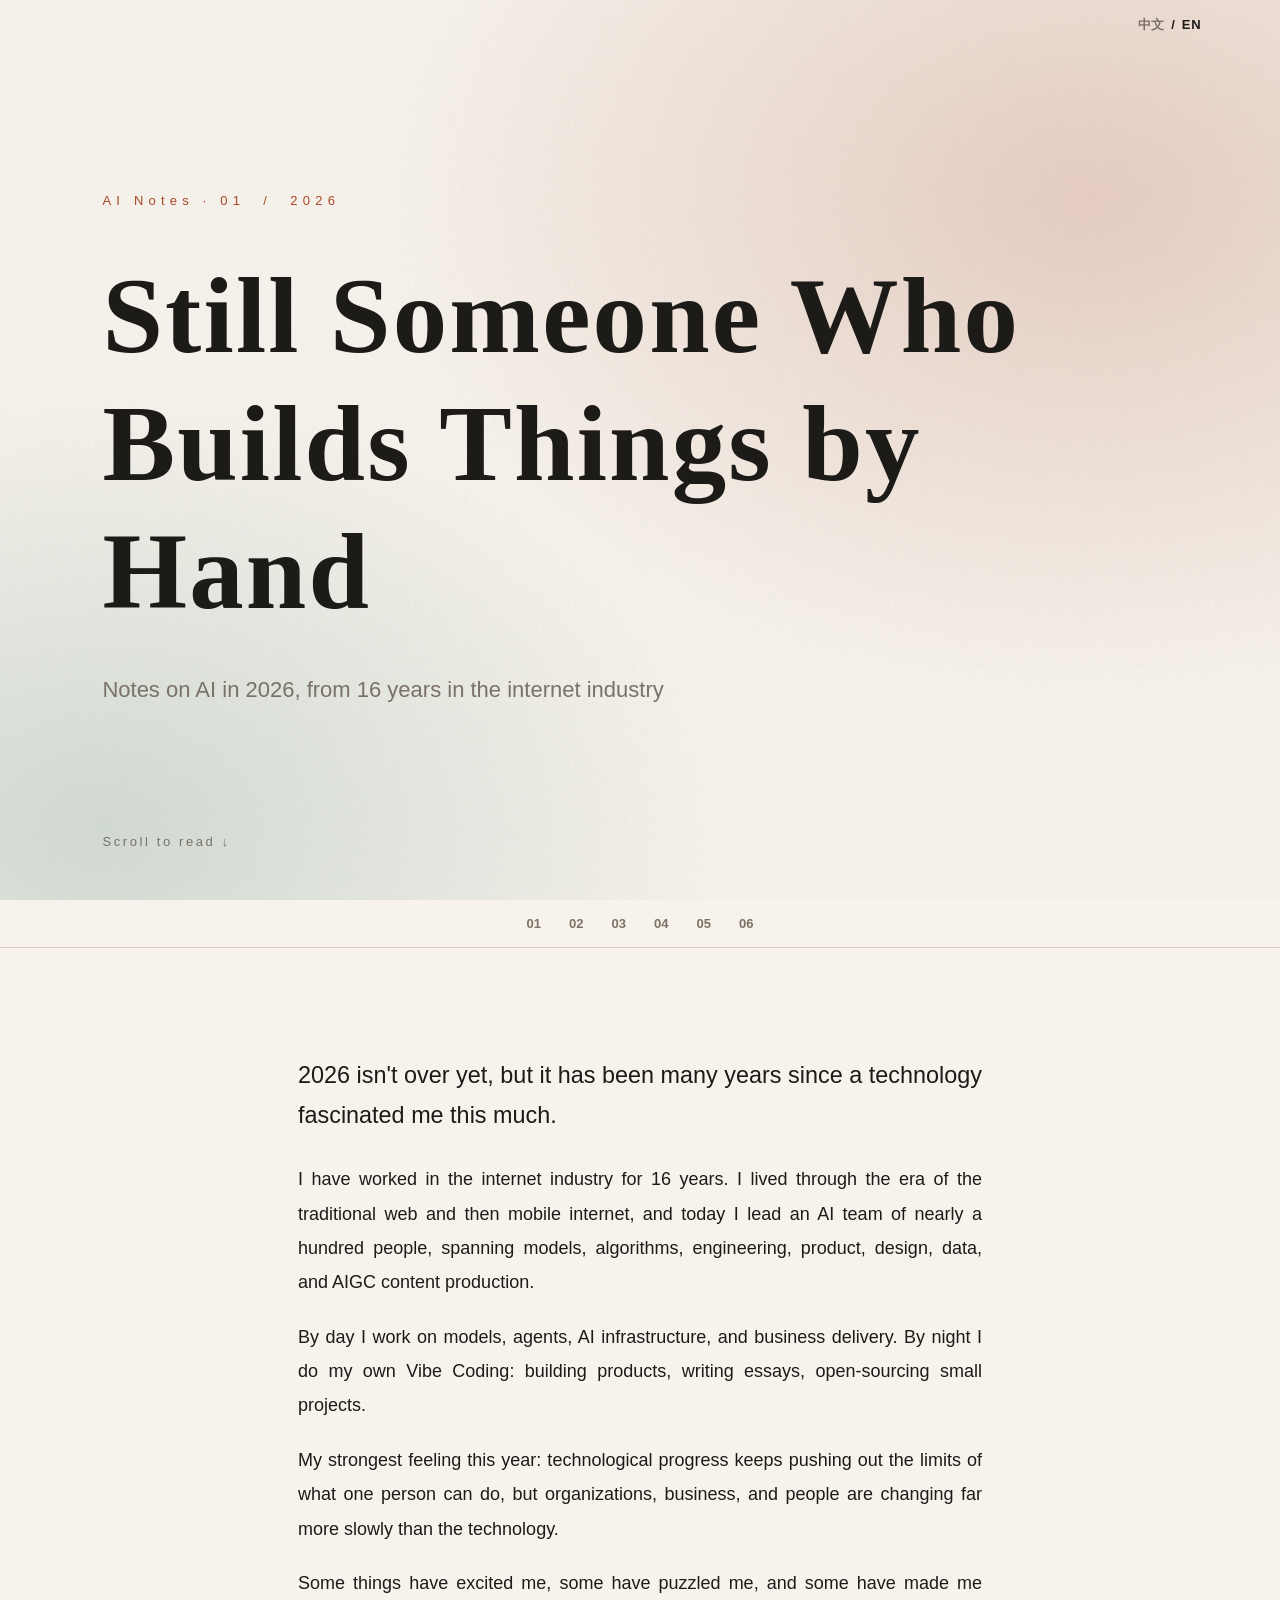
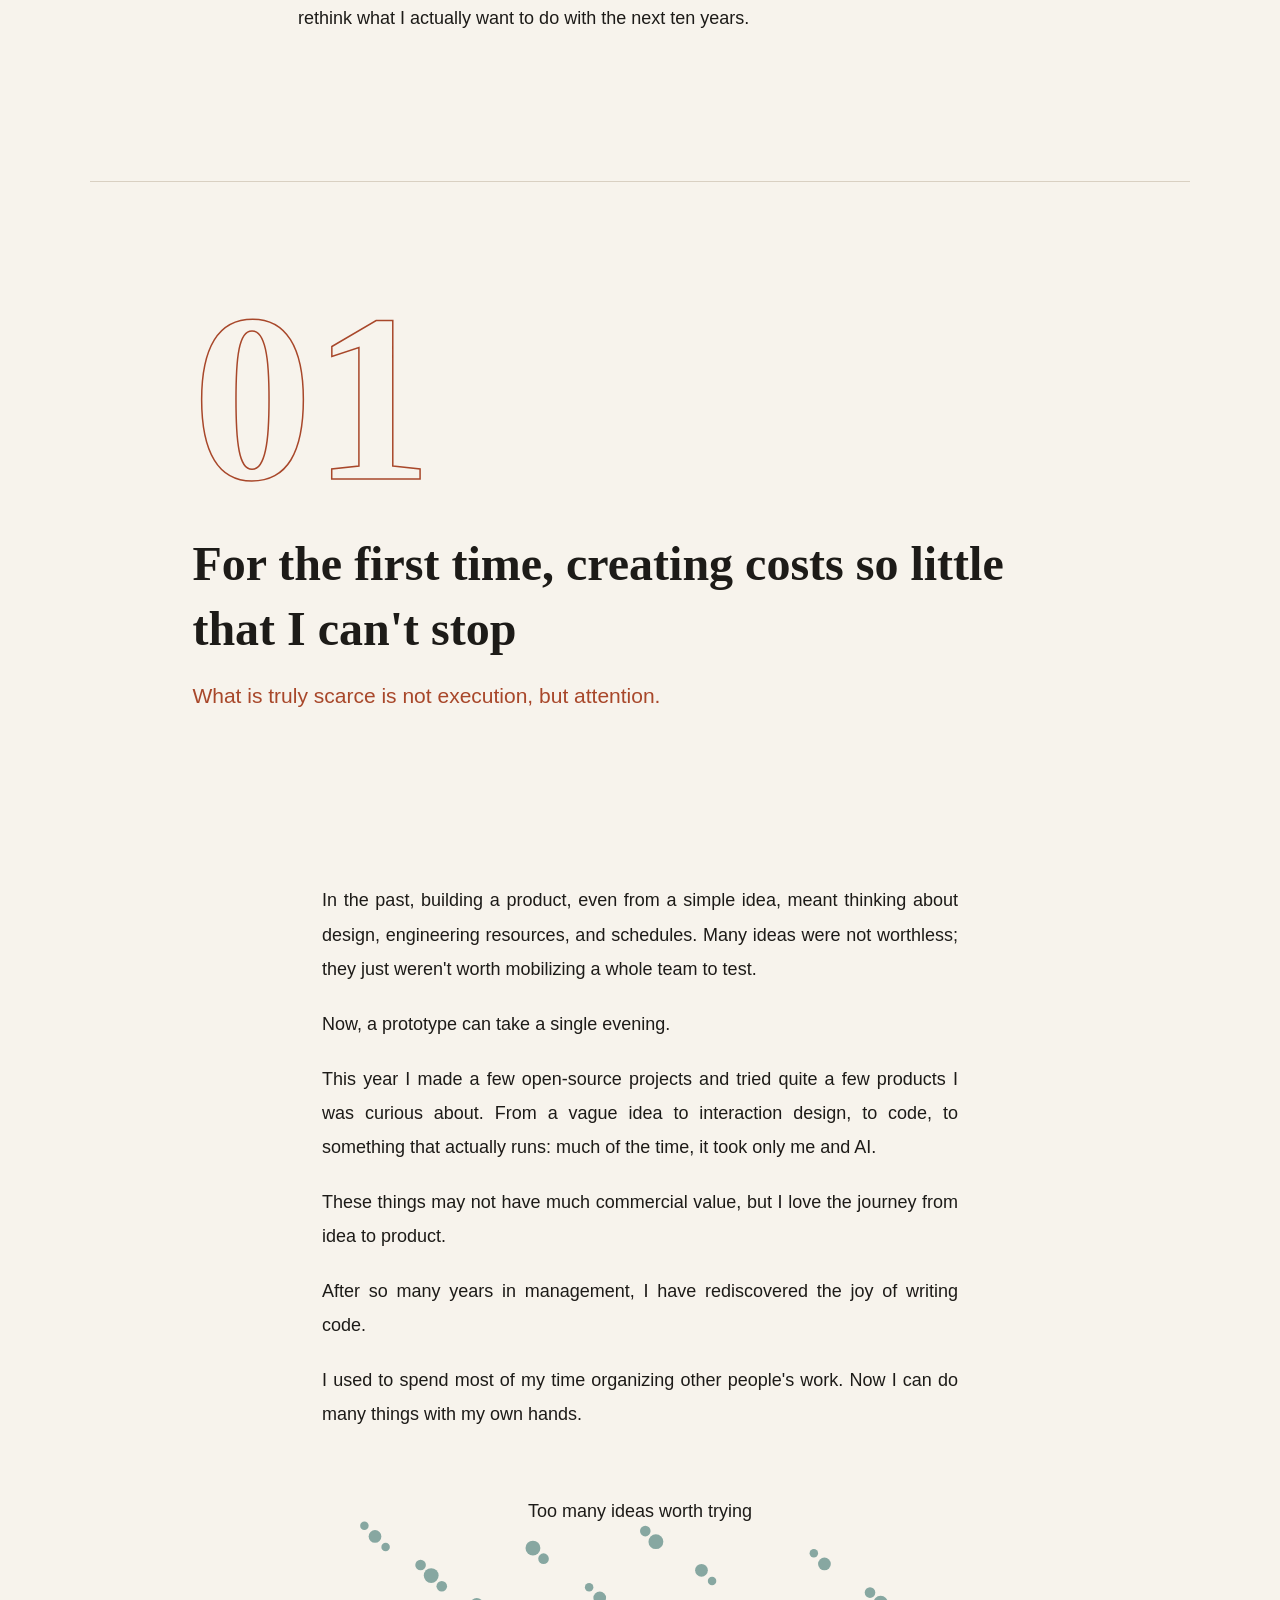
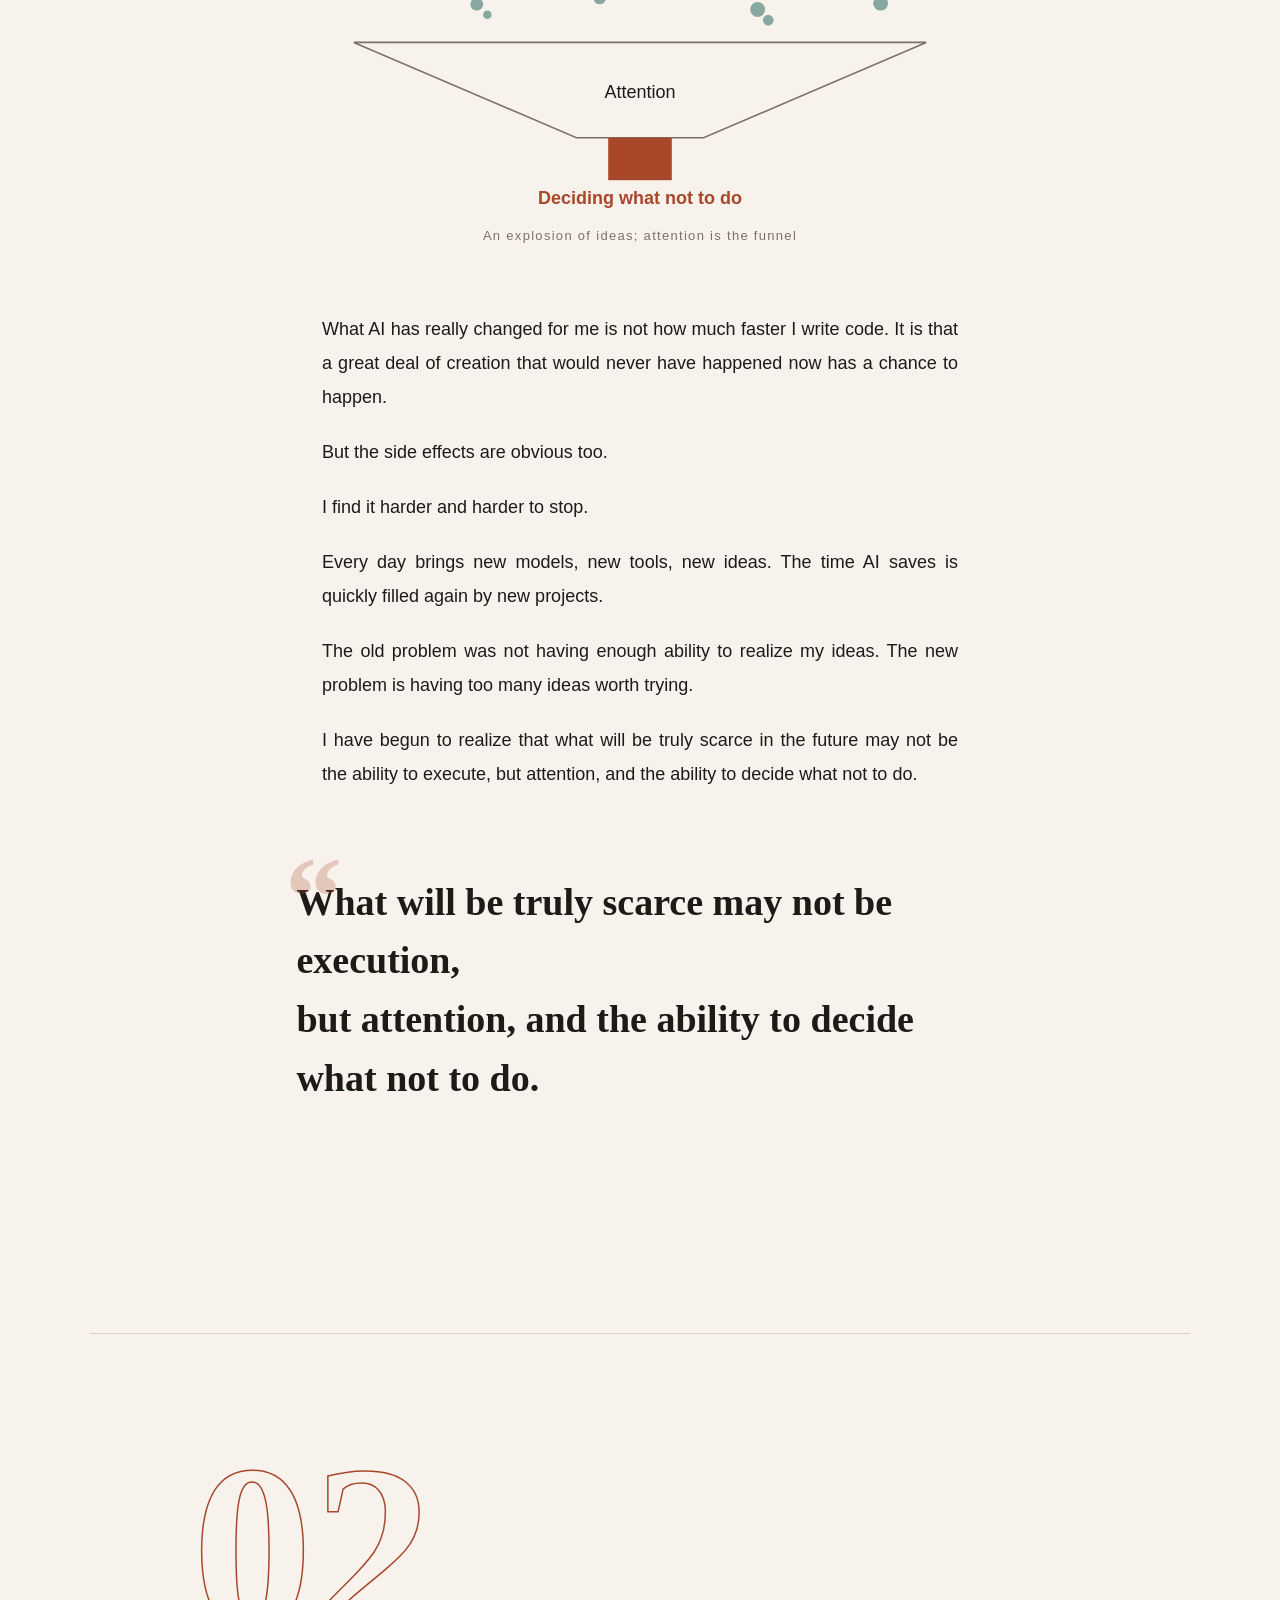
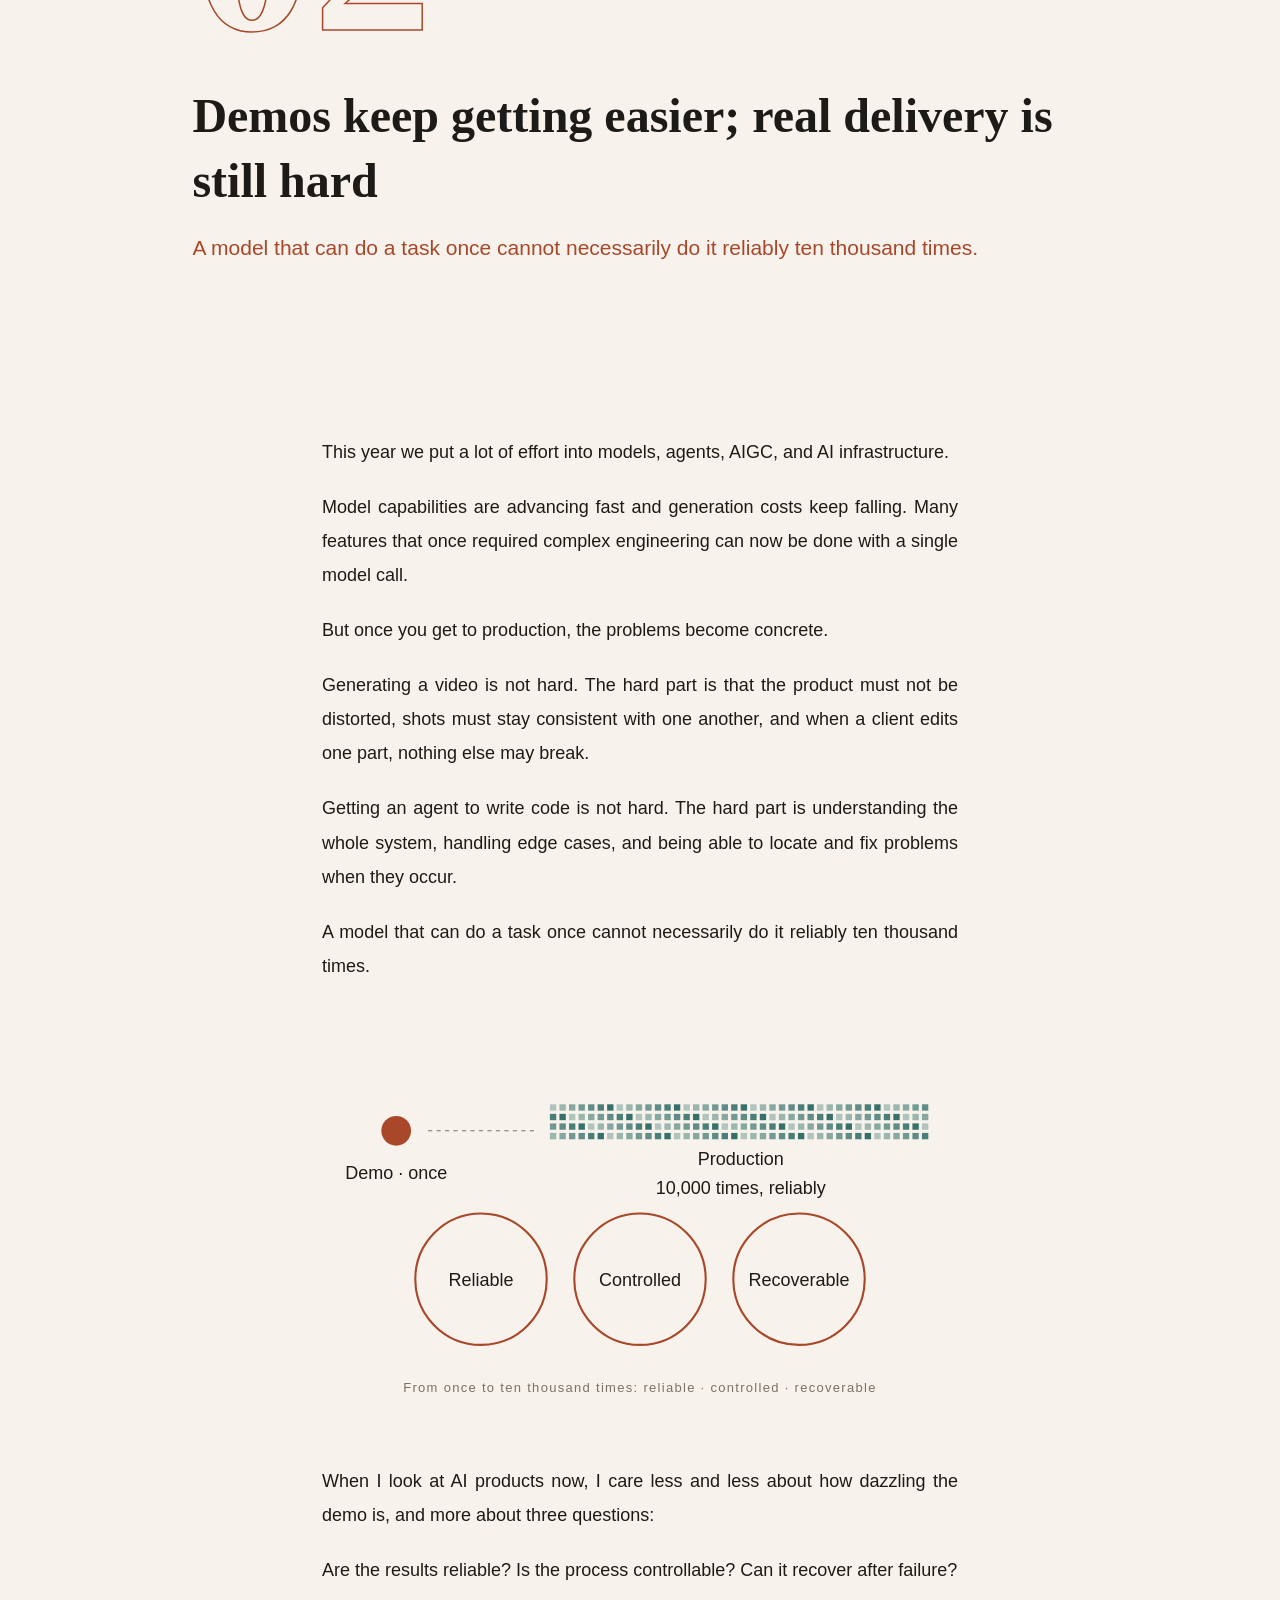
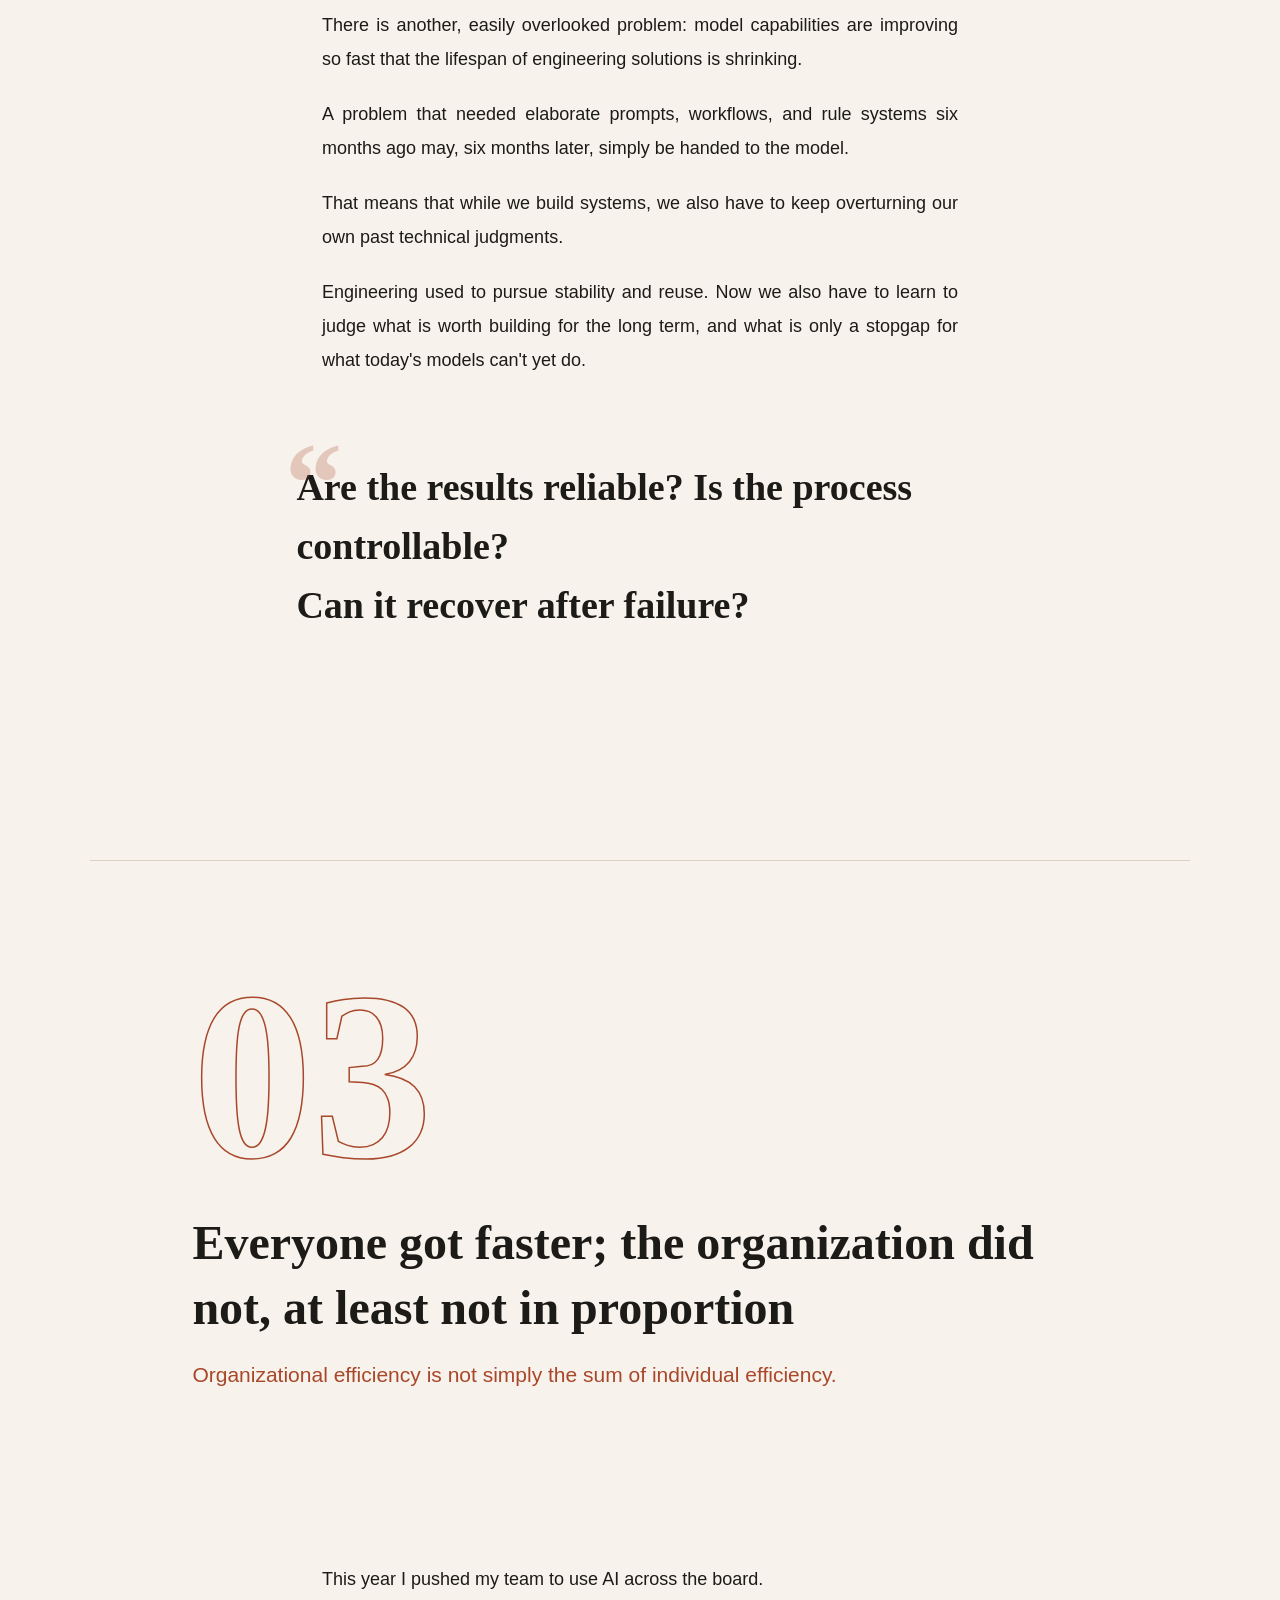
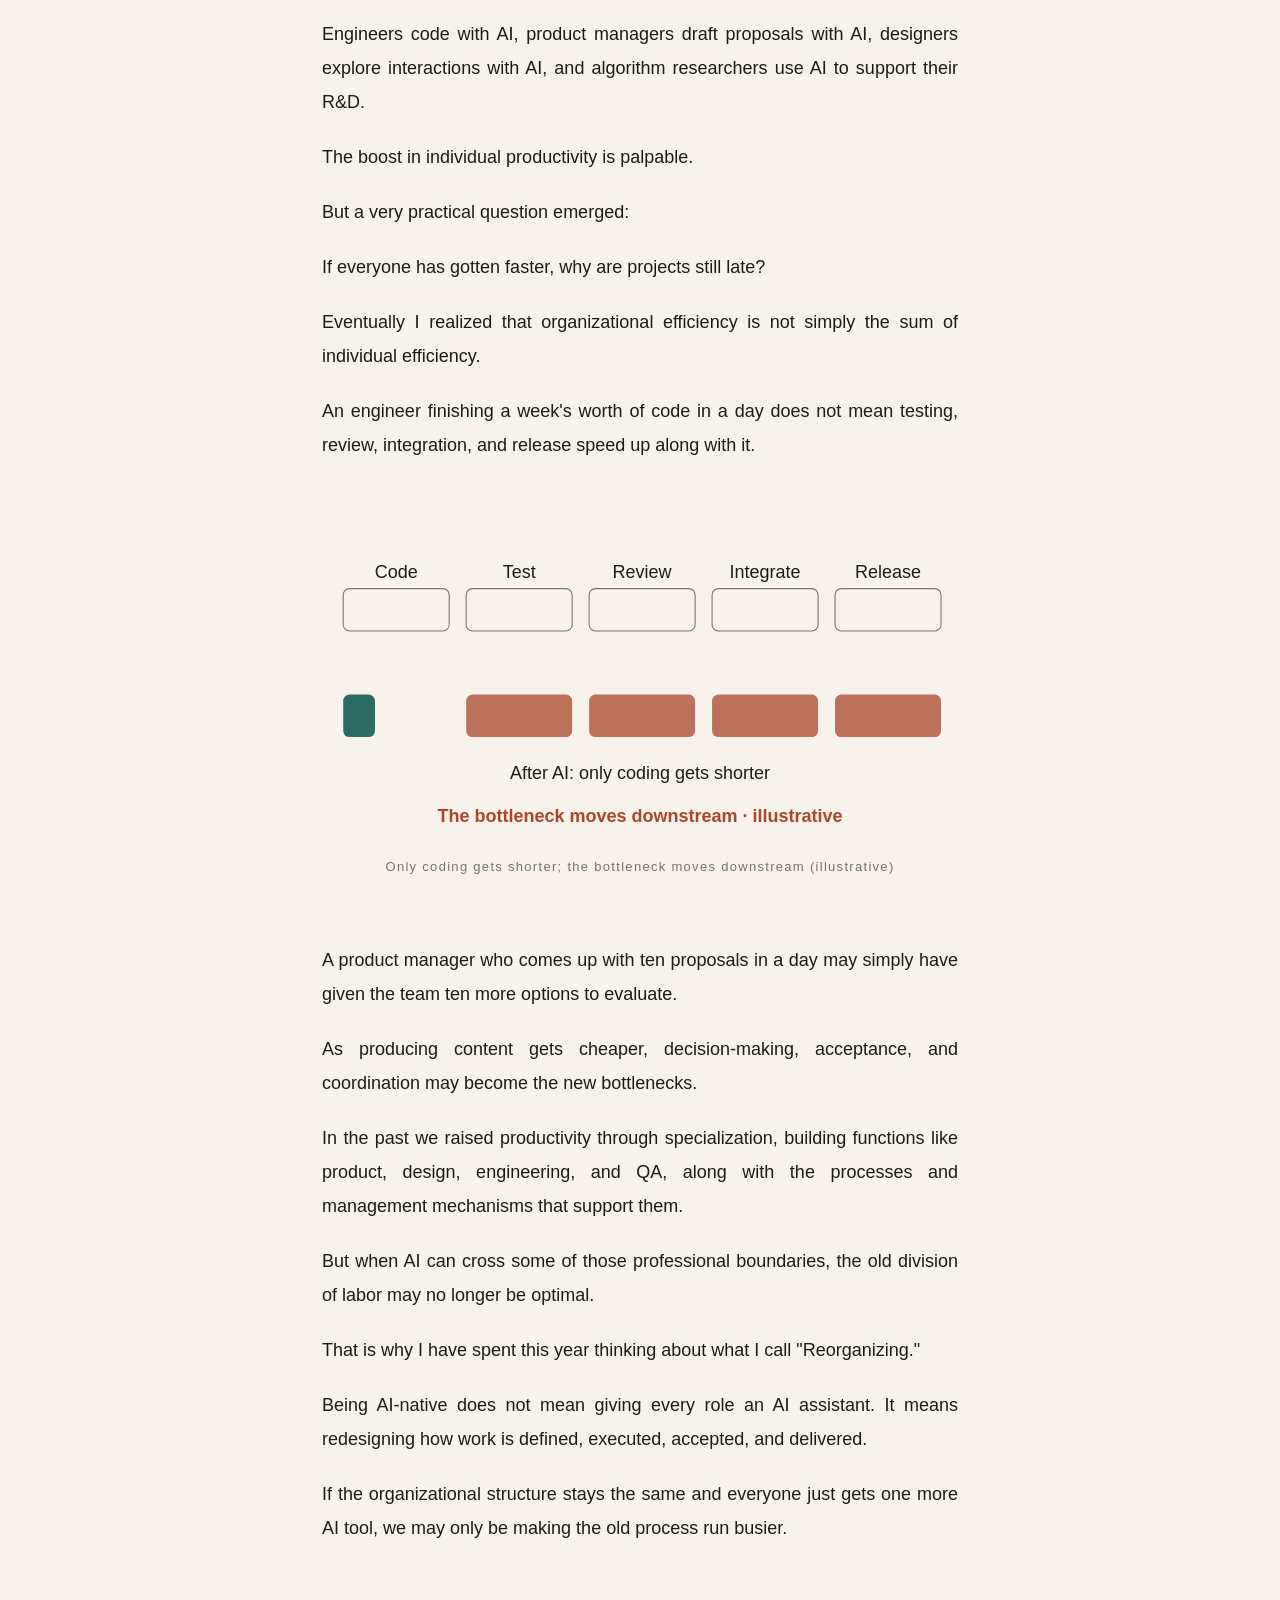
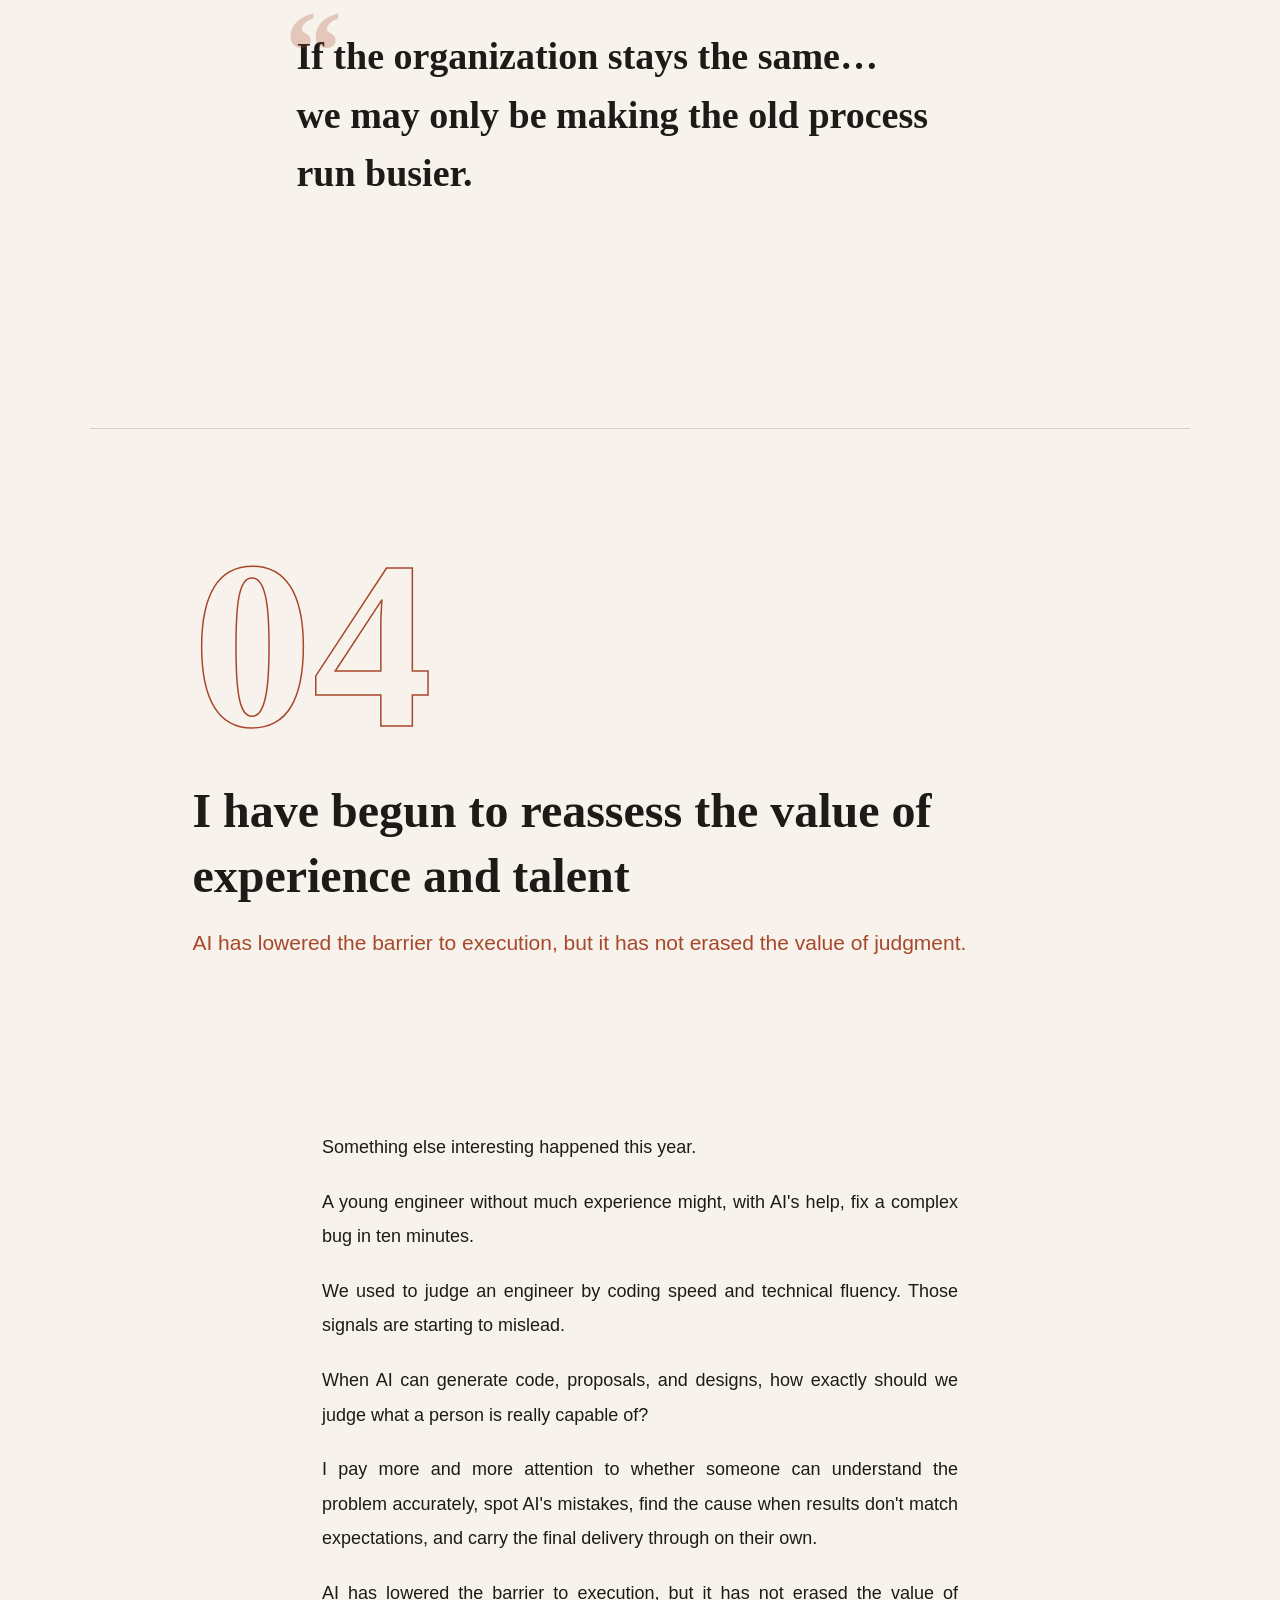
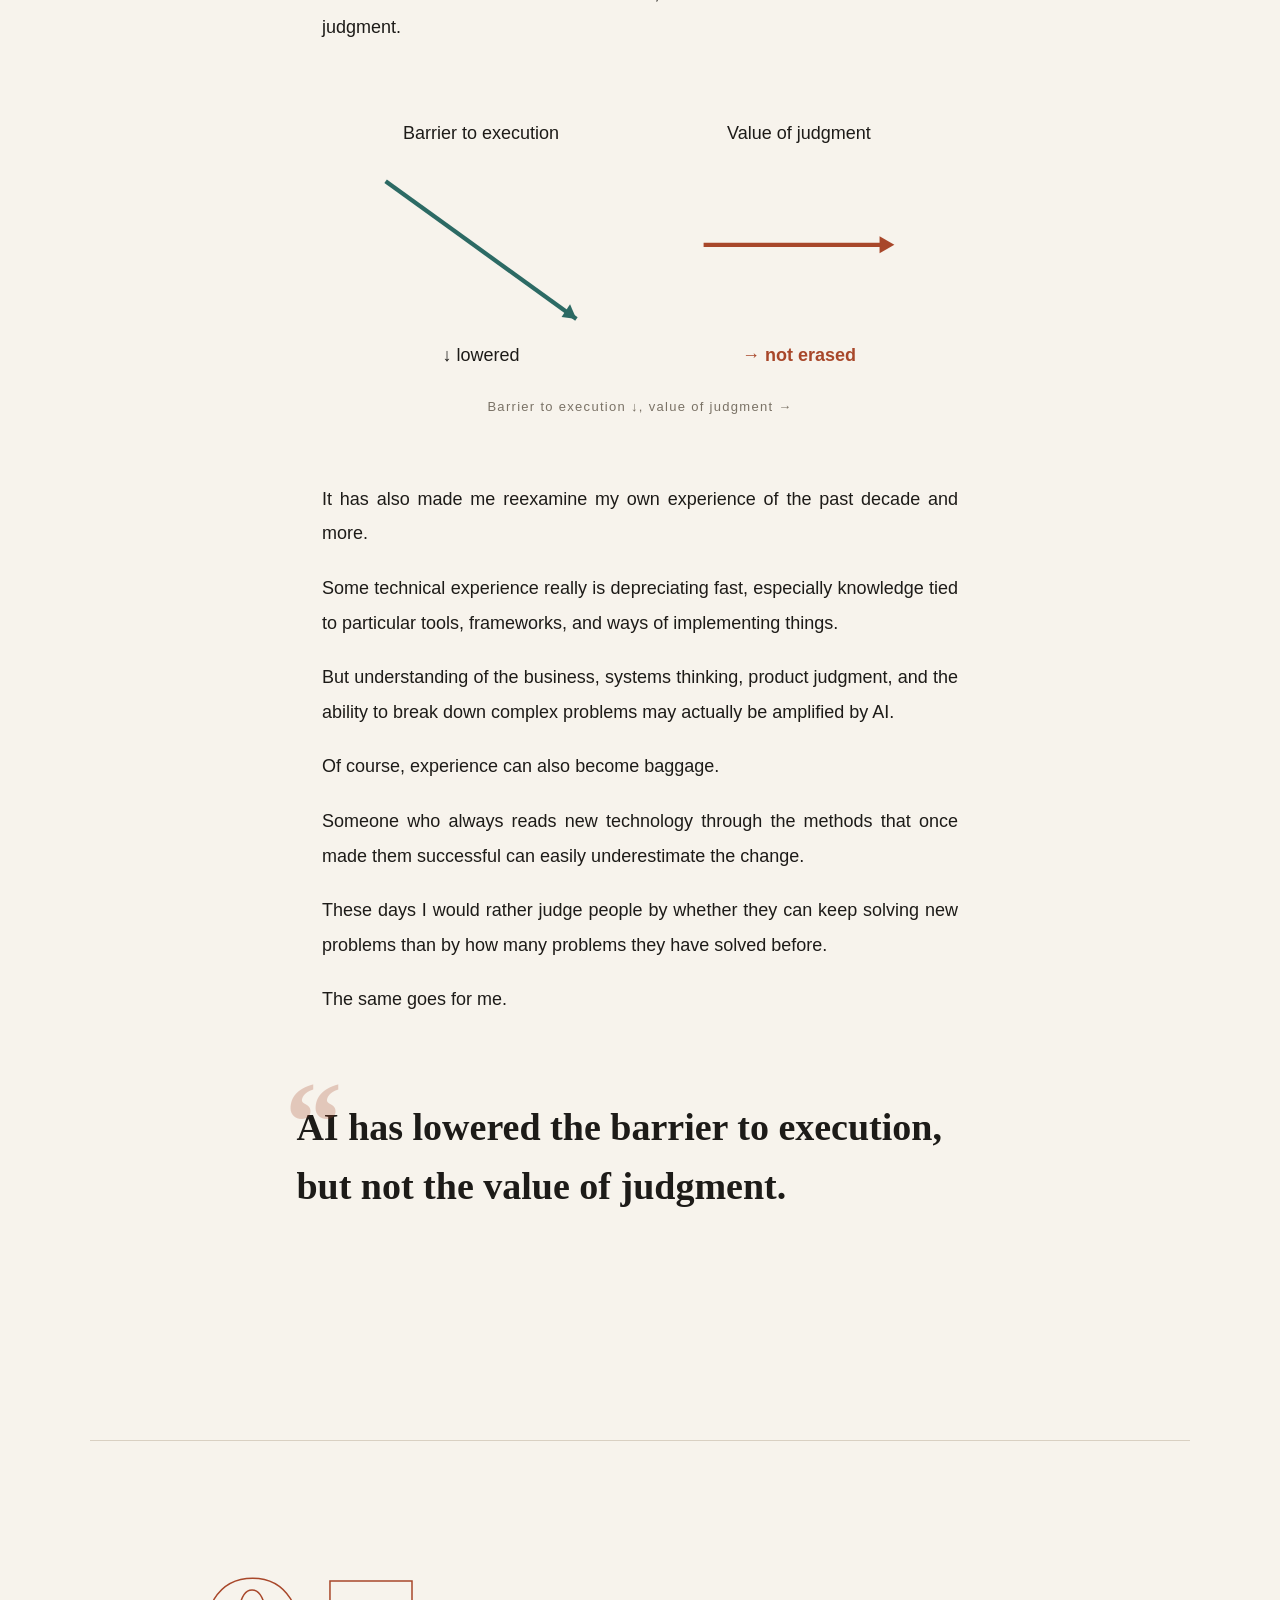
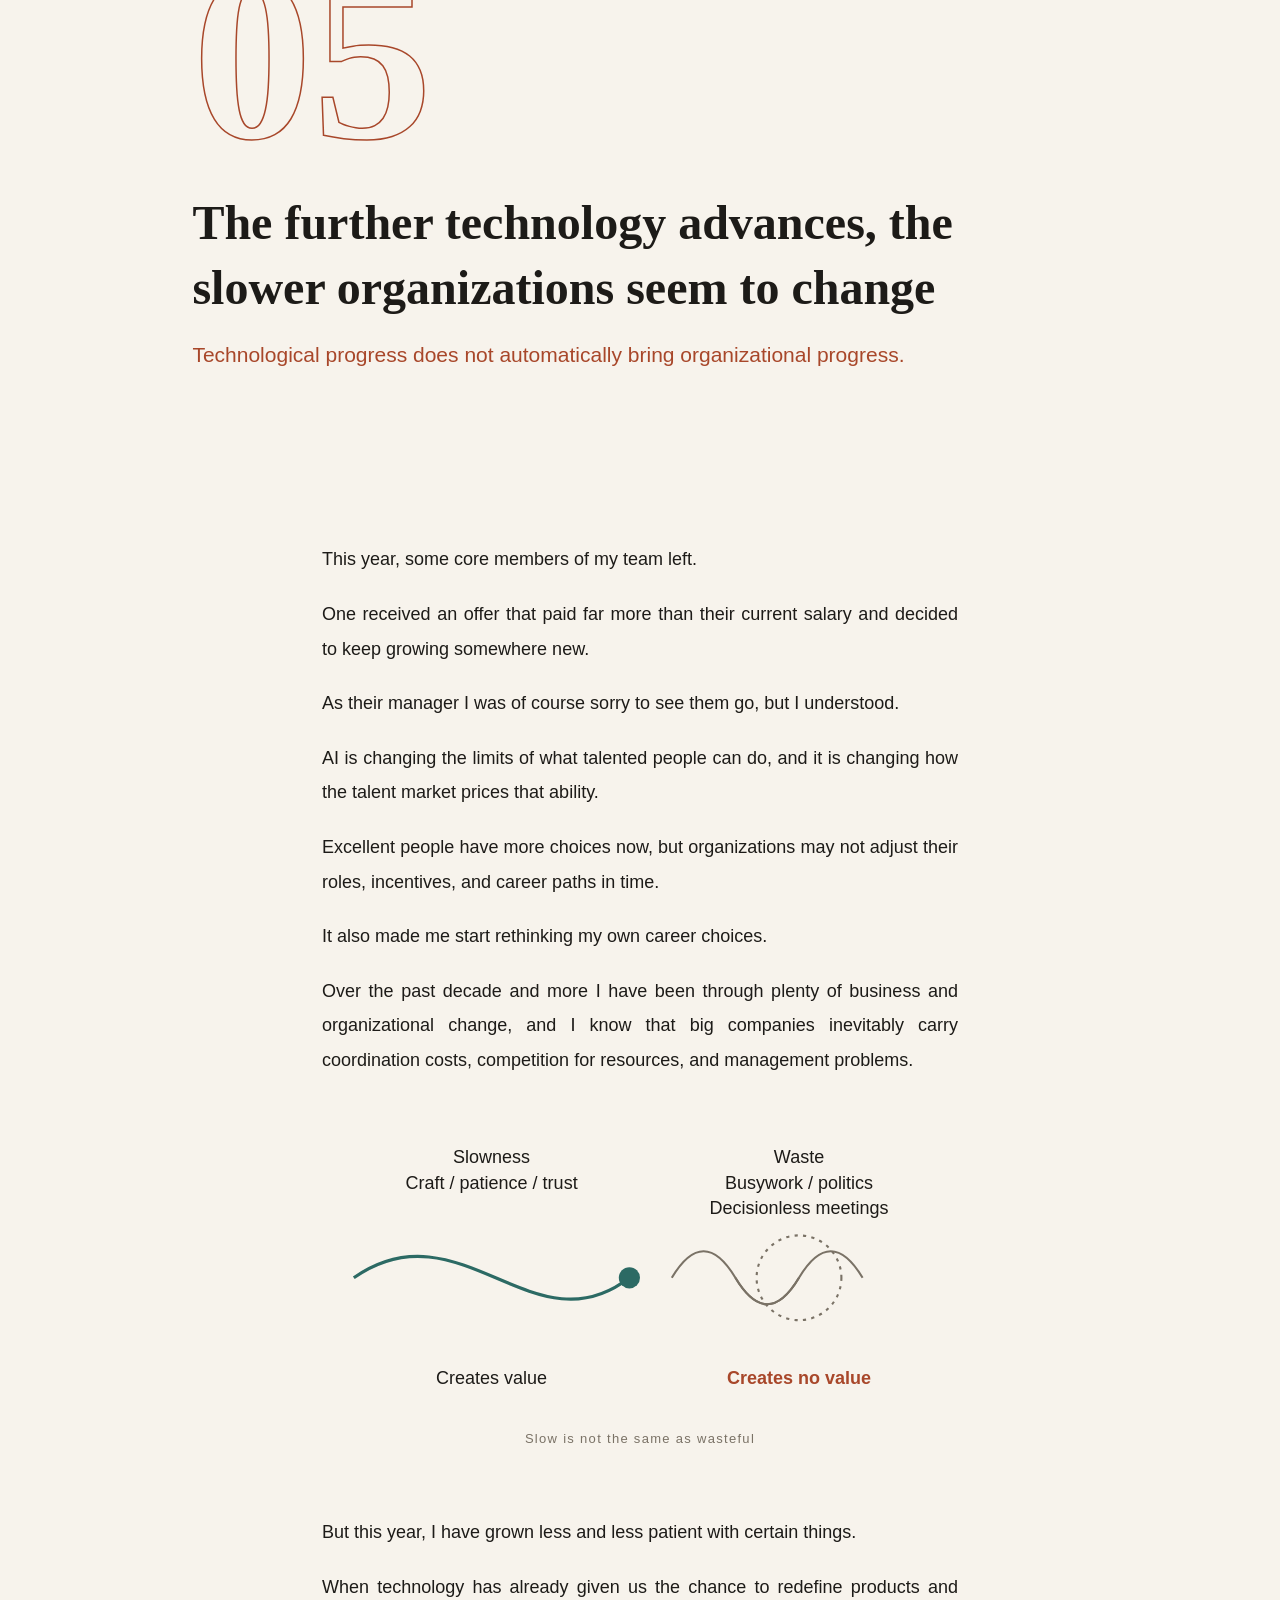
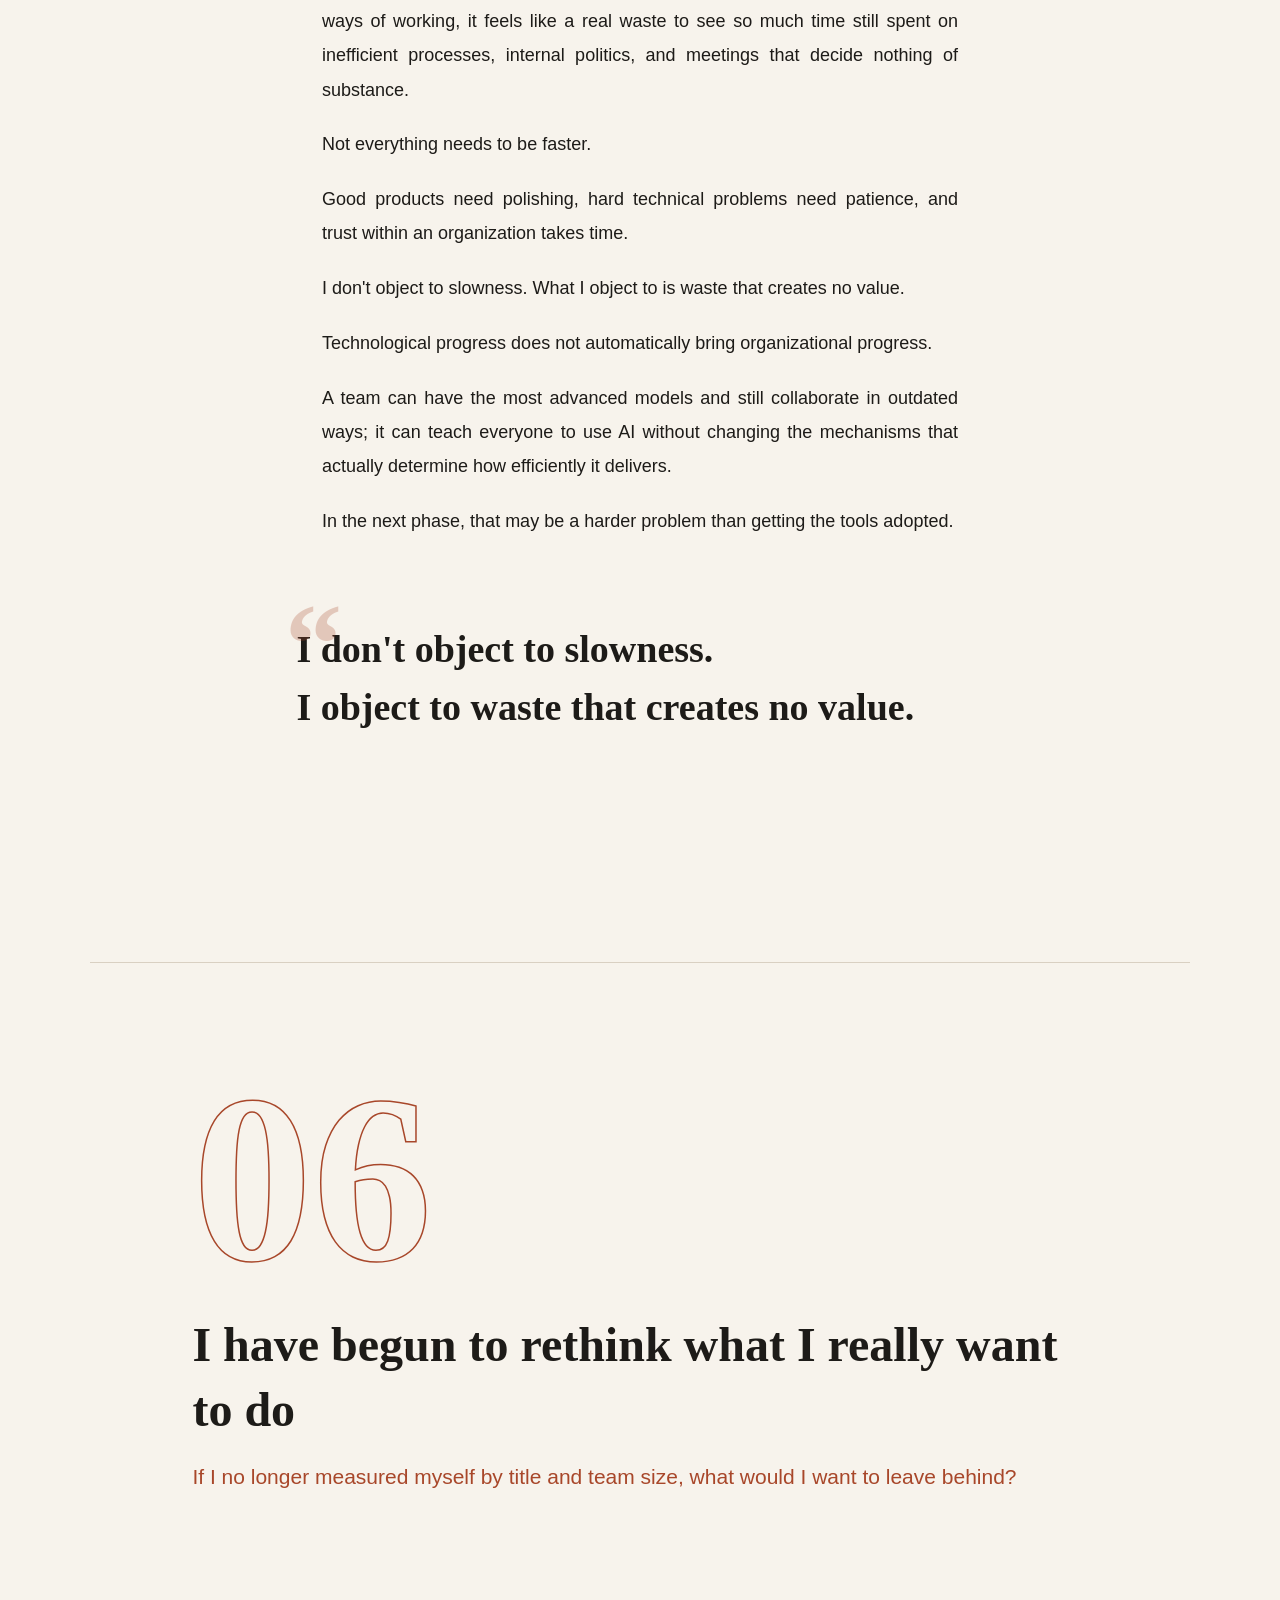
==== commit 66417e93: "Fix broken quote in EN CSS (restores ending screen)" ====
--- a/en/index.html
+++ b/en/index.html
@@ -27,7 +27,7 @@
 .open h2{font-size:clamp(26px,4.4vw,48px);line-height:1.35;margin:.3em 0}
 .thesis{font-size:clamp(17px,2vw,21px);color:var(--acc);text-align:left;margin:0}
 .pq{margin:9vh -2vw;padding:0;font-size:clamp(24px,3.6vw,38px);line-height:1.55;font-weight:600;border:0;position:relative}
-.pq:before{content:""";position:absolute;left:-.1em;top:-.55em;font-size:3em;color:var(--acc);opacity:.25}
+.pq:before{content:"\201C";position:absolute;left:-.1em;top:-.55em;font-size:3em;color:var(--acc);opacity:.25}
 .fig{margin:7vh 0;padding:0}.fig svg{width:100%;height:auto;display:block}
 .fig figcaption{font-size:13px;color:var(--mute);text-align:center;margin-top:12px;letter-spacing:.1em}
 .fig svg{color:var(--fg);overflow:visible}.t,.t text{font-family:-apple-system,Helvetica,Arial,sans-serif;fill:var(--fg)}.t.a{fill:var(--acc);font-weight:700}.t.s{fill:var(--mute)}@media(min-width:601px){.t,.t text{font-size:17px}.t.s{font-size:15px}}
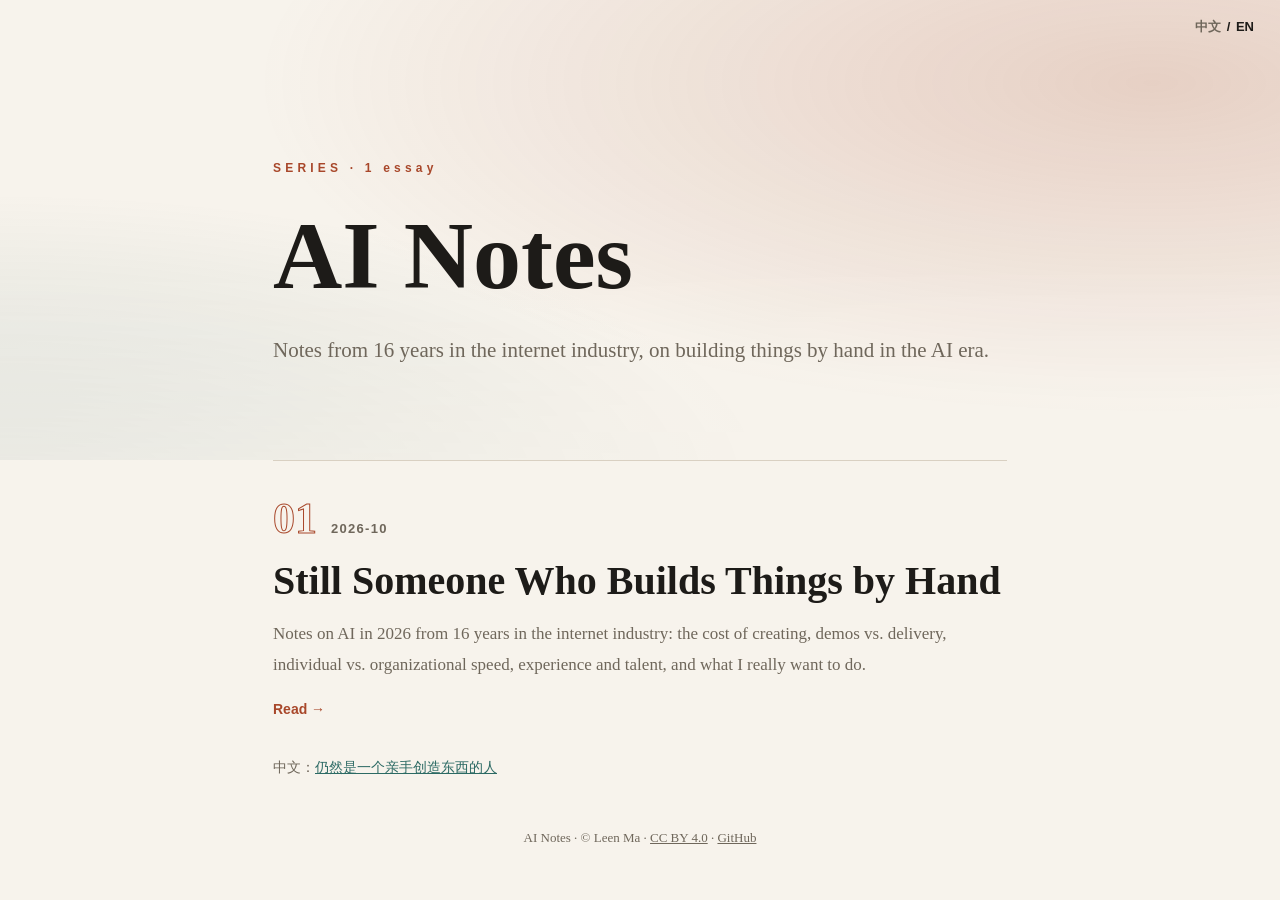
==== commit 7ea8a0b1: "Restructure into series: home, posts/, registry, templates" ====
--- a/en/index.html
+++ b/en/index.html
@@ -1,149 +1,12 @@
-<!DOCTYPE html><html lang="en"><head><meta charset="utf-8"><meta name="viewport" content="width=device-width,initial-scale=1"><title>Still Someone Who Builds Things by Hand | AI Notes</title><meta name="description" content="Notes on AI in 2026 from 16 years in the internet industry: creation, delivery, organizational speed, experience and talent, and still wanting to build things by hand."><link rel="canonical" href="https://leenlbma.github.io/ai-notes/en/">
-<meta property="og:type" content="article"><meta property="og:title" content="Still Someone Who Builds Things by Hand | AI Notes"><meta property="og:description" content="Notes on AI in 2026 from 16 years in the internet industry: creation, delivery, organizational speed, experience and talent, and still wanting to build things by hand."><meta property="og:url" content="https://leenlbma.github.io/ai-notes/en/"><meta property="og:locale" content="en_US">
-<meta name="twitter:card" content="summary"><meta name="twitter:title" content="Still Someone Who Builds Things by Hand | AI Notes"><meta name="twitter:description" content="Notes on AI in 2026 from 16 years in the internet industry: creation, delivery, organizational speed, experience and talent, and still wanting to build things by hand.">
-<meta name="author" content="Leen Ma"><link rel="license" href="https://creativecommons.org/licenses/by/4.0/">
-<style>body{font-family:Georgia,"Iowan Old Style","Palatino Linotype",serif;line-height:1.75}p{text-align:left;hyphens:auto}.hero h1{letter-spacing:0;line-height:1.1}.pq{font-family:Georgia,serif}
-:root{--bg:#f7f3ec;--fg:#1d1b18;--mute:#7a7266;--line:#d9d0c2;--acc:#a8472a;--acc2:#2c6a64;--paper:#fffdf8}
-@media(prefers-color-scheme:dark){:root{--bg:#121110;--fg:#ebe5da;--mute:#b3aa9c;--line:#3a352f;--acc:#e0875c;--acc2:#72b8ae;--paper:#1a1816}}
-*{box-sizing:border-box}html{scroll-behavior:smooth}body{margin:0;background:var(--bg);color:var(--fg);font:18px/1.9 "PingFang SC","Hiragino Sans GB","Noto Sans SC","Noto Sans CJK SC","Microsoft YaHei",sans-serif;-webkit-font-smoothing:antialiased}
-.serif{font-family:"Noto Serif SC","Noto Serif CJK SC","Source Han Serif SC","Songti SC","STSong",serif}
-#bar{position:fixed;top:0;left:0;height:3px;width:0;background:var(--acc);z-index:20}
-.hero{position:relative;min-height:100svh;display:flex;flex-direction:column;justify-content:center;padding:10vh 8vw;overflow:hidden}
-.hero:before{content:"";position:absolute;inset:-20%;background:radial-gradient(40% 40% at 75% 30%,color-mix(in srgb,var(--acc) 22%,transparent),transparent),radial-gradient(35% 35% at 20% 80%,color-mix(in srgb,var(--acc2) 18%,transparent),transparent);animation:drift 18s ease-in-out infinite alternate;z-index:-1}
-.hero:after{content:"";position:absolute;inset:0;opacity:.09;z-index:-1;background-image:url("data:image/svg+xml,%3Csvg xmlns='http://www.w3.org/2000/svg' width='160' height='160'%3E%3Cfilter id='n'%3E%3CfeTurbulence baseFrequency='.9' numOctaves='3'/%3E%3C/filter%3E%3Crect width='160' height='160' filter='url(%23n)'/%3E%3C/svg%3E")}
-@keyframes drift{to{transform:translate(4%,-3%) scale(1.08)}}
-.eyebrow{font-size:13px;letter-spacing:.4em;color:var(--acc)}
-.hero h1{font-size:clamp(40px,8.5vw,112px);line-height:1.18;font-weight:700;margin:.35em 0 .3em;letter-spacing:.02em}
-.hero .sub{font-size:clamp(17px,2.2vw,22px);color:var(--mute)}
-.scroll{position:absolute;bottom:5vh;left:8vw;font-size:13px;color:var(--mute);letter-spacing:.2em}
-nav{position:sticky;top:0;z-index:10;display:flex;gap:4px;justify-content:center;padding:10px;background:color-mix(in srgb,var(--bg) 85%,transparent);backdrop-filter:blur(12px);border-bottom:1px solid var(--line)}
-nav a{font:600 13px/1 sans-serif;color:var(--mute);text-decoration:none;padding:7px 12px;border-radius:99px}nav a.on{background:var(--fg);color:var(--bg)}
-.col{max-width:38em;margin:0 auto;padding:0 24px}
-p{margin:0 0 1.15em;text-align:justify}
-.pre{padding:12vh 0 4vh}.pre p:first-child{font-size:1.3em;line-height:1.7}
-.ch{padding:10vh 0 6vh}
-.open{min-height:70svh;display:flex;flex-direction:column;justify-content:center;max-width:1100px;margin:0 auto 8vh;padding:0 8vw;border-top:1px solid var(--line)}
-.num{font-size:clamp(96px,20vw,240px);line-height:1;color:transparent;-webkit-text-stroke:1.5px var(--acc);font-weight:700}
-.open h2{font-size:clamp(26px,4.4vw,48px);line-height:1.35;margin:.3em 0}
-.thesis{font-size:clamp(17px,2vw,21px);color:var(--acc);text-align:left;margin:0}
-.pq{margin:9vh -2vw;padding:0;font-size:clamp(24px,3.6vw,38px);line-height:1.55;font-weight:600;border:0;position:relative}
-.pq:before{content:"\201C";position:absolute;left:-.1em;top:-.55em;font-size:3em;color:var(--acc);opacity:.25}
-.fig{margin:7vh 0;padding:0}.fig svg{width:100%;height:auto;display:block}
-.fig figcaption{font-size:13px;color:var(--mute);text-align:center;margin-top:12px;letter-spacing:.1em}
-.fig svg{color:var(--fg);overflow:visible}.t,.t text{font-family:-apple-system,Helvetica,Arial,sans-serif;fill:var(--fg)}.t.a{fill:var(--acc);font-weight:700}.t.s{fill:var(--mute)}@media(min-width:601px){.t,.t text{font-size:17px}.t.s{font-size:15px}}
-.coda{padding:12vh 0 0}
-.final{min-height:100svh;display:flex;flex-direction:column;justify-content:center;align-items:center;text-align:center;padding:10vh 8vw;background:var(--fg);color:var(--bg)}
-.final p{font-size:clamp(30px,6vw,72px);line-height:1.4;font-weight:700;text-align:center;margin:0}
-.final small{margin-top:5vh;letter-spacing:.4em;font-size:13px;opacity:.6}
-.rv{opacity:0;transform:translateY(24px);transition:opacity .9s ease,transform .9s ease}.rv.in{opacity:1;transform:none}
-@media(prefers-reduced-motion:reduce){.rv{opacity:1;transform:none;transition:none}.hero:before{animation:none}html{scroll-behavior:auto}}
-@media(max-width:600px){body{font-size:17px}.pq{margin:7vh 0}.open{min-height:60svh}p{text-align:left}}
-</style><link rel="alternate" hreflang="zh-CN" href="https://leenlbma.github.io/ai-notes/"><link rel="alternate" hreflang="en" href="https://leenlbma.github.io/ai-notes/en/"><link rel="alternate" hreflang="x-default" href="https://leenlbma.github.io/ai-notes/"><style>.lang{position:absolute;top:18px;right:6vw;z-index:30;font:600 13px/1 -apple-system,sans-serif;letter-spacing:.05em}.lang a,.lang b{color:var(--mute);text-decoration:none;padding:4px 2px}.lang b{color:var(--fg)}</style></head><body><div id="bar"></div>
-<header class="hero"><div class="lang"><a href="../" hreflang="zh-CN">中文</a> / <b>EN</b></div><div class="eyebrow">AI Notes · 01　/　2026</div><h1 class="serif">Still Someone Who<br>Builds Things by Hand</h1><div class="sub">Notes on AI in 2026, from 16 years in the internet industry</div><div class="scroll">Scroll to read ↓</div></header>
-<nav><a href="#c01">01</a><a href="#c02">02</a><a href="#c03">03</a><a href="#c04">04</a><a href="#c05">05</a><a href="#c06">06</a></nav>
-<div class="col pre"><p class="rv">2026 isn't over yet, but it has been many years since a technology fascinated me this much.</p>
-<p class="rv">I have worked in the internet industry for 16 years. I lived through the era of the traditional web and then mobile internet, and today I lead an AI team of nearly a hundred people, spanning models, algorithms, engineering, product, design, data, and AIGC content production.</p>
-<p class="rv">By day I work on models, agents, AI infrastructure, and business delivery. By night I do my own Vibe Coding: building products, writing essays, open-sourcing small projects.</p>
-<p class="rv">My strongest feeling this year: technological progress keeps pushing out the limits of what one person can do, but organizations, business, and people are changing far more slowly than the technology.</p>
-<p class="rv">Some things have excited me, some have puzzled me, and some have made me rethink what I actually want to do with the next ten years.</p></div>
-<section id="c01" class="ch"><div class="open rv"><div class="num serif">01</div><h2 class="serif">For the first time, creating costs so little that I can't stop</h2><p class="thesis">What is truly scarce is not execution, but attention.</p></div>
-<div class="col"><p class="rv">In the past, building a product, even from a simple idea, meant thinking about design, engineering resources, and schedules. Many ideas were not worthless; they just weren't worth mobilizing a whole team to test.</p>
-<p class="rv">Now, a prototype can take a single evening.</p>
-<p class="rv">This year I made a few open-source projects and tried quite a few products I was curious about. From a vague idea to interaction design, to code, to something that actually runs: much of the time, it took only me and AI.</p>
-<p class="rv">These things may not have much commercial value, but I love the journey from idea to product.</p>
-<p class="rv">After so many years in management, I have rediscovered the joy of writing code.</p>
-<p class="rv">I used to spend most of my time organizing other people's work. Now I can do many things with my own hands.</p><figure class="fig rv"><svg viewBox="0 0 600 300"><g fill="var(--acc2)" opacity=".55"><circle cx="40" cy="30" r="4"/><circle cx="93" cy="67" r="5"/><circle cx="146" cy="104" r="6"/><circle cx="199" cy="51" r="7"/><circle cx="252" cy="88" r="4"/><circle cx="305" cy="35" r="5"/><circle cx="358" cy="72" r="6"/><circle cx="411" cy="109" r="7"/><circle cx="464" cy="56" r="4"/><circle cx="517" cy="93" r="5"/><circle cx="50" cy="40" r="6"/><circle cx="103" cy="77" r="7"/><circle cx="156" cy="114" r="4"/><circle cx="209" cy="61" r="5"/><circle cx="262" cy="98" r="6"/><circle cx="315" cy="45" r="7"/><circle cx="368" cy="82" r="4"/><circle cx="421" cy="119" r="5"/><circle cx="474" cy="66" r="6"/><circle cx="527" cy="103" r="7"/><circle cx="60" cy="50" r="4"/><circle cx="113" cy="87" r="5"/></g>
-<path d="M30 140 L570 140 L360 230 L240 230 Z" fill="none" stroke="var(--mute)" stroke-width="1.5"/><rect x="270" y="230" width="60" height="40" fill="var(--acc)"/>
-<text x="300" y="22" text-anchor="middle" class="t" fill="currentColor" font-size="24" font-family="-apple-system,Helvetica,Arial,sans-serif">Too many ideas worth trying</text><text x="300" y="192" text-anchor="middle" class="t" fill="currentColor" font-size="24" font-family="-apple-system,Helvetica,Arial,sans-serif">Attention</text><text x="300" y="292" text-anchor="middle" class="t a" fill="currentColor" font-size="24" font-family="-apple-system,Helvetica,Arial,sans-serif">Deciding what not to do</text></svg><figcaption>An explosion of ideas; attention is the funnel</figcaption></figure><p class="rv">What AI has really changed for me is not how much faster I write code. It is that a great deal of creation that would never have happened now has a chance to happen.</p>
-<p class="rv">But the side effects are obvious too.</p>
-<p class="rv">I find it harder and harder to stop.</p>
-<p class="rv">Every day brings new models, new tools, new ideas. The time AI saves is quickly filled again by new projects.</p>
-<p class="rv">The old problem was not having enough ability to realize my ideas. The new problem is having too many ideas worth trying.</p>
-<p class="rv">I have begun to realize that what will be truly scarce in the future may not be the ability to execute, but attention, and the ability to decide what not to do.</p><blockquote class="pq rv serif">What will be truly scarce may not be execution,<br>but attention, and the ability to decide what not to do.</blockquote></div></section><section id="c02" class="ch"><div class="open rv"><div class="num serif">02</div><h2 class="serif">Demos keep getting easier; real delivery is still hard</h2><p class="thesis">A model that can do a task once cannot necessarily do it reliably ten thousand times.</p></div>
-<div class="col"><p class="rv">This year we put a lot of effort into models, agents, AIGC, and AI infrastructure.</p>
-<p class="rv">Model capabilities are advancing fast and generation costs keep falling. Many features that once required complex engineering can now be done with a single model call.</p>
-<p class="rv">But once you get to production, the problems become concrete.</p>
-<p class="rv">Generating a video is not hard. The hard part is that the product must not be distorted, shots must stay consistent with one another, and when a client edits one part, nothing else may break.</p>
-<p class="rv">Getting an agent to write code is not hard. The hard part is understanding the whole system, handling edge cases, and being able to locate and fix problems when they occur.</p>
-<p class="rv">A model that can do a task once cannot necessarily do it reliably ten thousand times.</p><figure class="fig rv"><svg viewBox="0 0 600 300"><circle cx="70" cy="80" r="14" fill="var(--acc)"/><text x="70" y="125" text-anchor="middle" class="t" fill="currentColor" font-size="24" font-family="-apple-system,Helvetica,Arial,sans-serif">Demo · once</text>
-<path d="M100 80 H200" stroke="var(--mute)" stroke-dasharray="4 4"/><g fill="var(--acc2)"><rect x="215" y="55" width="6" height="6" opacity="0.35"/><rect x="224" y="55" width="6" height="6" opacity="0.44999999999999996"/><rect x="233" y="55" width="6" height="6" opacity="0.55"/><rect x="242" y="55" width="6" height="6" opacity="0.6499999999999999"/><rect x="251" y="55" width="6" height="6" opacity="0.75"/><rect x="260" y="55" width="6" height="6" opacity="0.85"/><rect x="269" y="55" width="6" height="6" opacity="0.95"/><rect x="278" y="55" width="6" height="6" opacity="0.35"/><rect x="287" y="55" width="6" height="6" opacity="0.44999999999999996"/><rect x="296" y="55" width="6" height="6" opacity="0.55"/><rect x="305" y="55" width="6" height="6" opacity="0.6499999999999999"/><rect x="314" y="55" width="6" height="6" opacity="0.75"/><rect x="323" y="55" width="6" height="6" opacity="0.85"/><rect x="332" y="55" width="6" height="6" opacity="0.95"/><rect x="341" y="55" width="6" height="6" opacity="0.35"/><rect x="350" y="55" width="6" height="6" opacity="0.44999999999999996"/><rect x="359" y="55" width="6" height="6" opacity="0.55"/><rect x="368" y="55" width="6" height="6" opacity="0.6499999999999999"/><rect x="377" y="55" width="6" height="6" opacity="0.75"/><rect x="386" y="55" width="6" height="6" opacity="0.85"/><rect x="395" y="55" width="6" height="6" opacity="0.95"/><rect x="404" y="55" width="6" height="6" opacity="0.35"/><rect x="413" y="55" width="6" height="6" opacity="0.44999999999999996"/><rect x="422" y="55" width="6" height="6" opacity="0.55"/><rect x="431" y="55" width="6" height="6" opacity="0.6499999999999999"/><rect x="440" y="55" width="6" height="6" opacity="0.75"/><rect x="449" y="55" width="6" height="6" opacity="0.85"/><rect x="458" y="55" width="6" height="6" opacity="0.95"/><rect x="467" y="55" width="6" height="6" opacity="0.35"/><rect x="476" y="55" width="6" height="6" opacity="0.44999999999999996"/><rect x="485" y="55" width="6" height="6" opacity="0.55"/><rect x="494" y="55" width="6" height="6" opacity="0.6499999999999999"/><rect x="503" y="55" width="6" height="6" opacity="0.75"/><rect x="512" y="55" width="6" height="6" opacity="0.85"/><rect x="521" y="55" width="6" height="6" opacity="0.95"/><rect x="530" y="55" width="6" height="6" opacity="0.35"/><rect x="539" y="55" width="6" height="6" opacity="0.44999999999999996"/><rect x="548" y="55" width="6" height="6" opacity="0.55"/><rect x="557" y="55" width="6" height="6" opacity="0.6499999999999999"/><rect x="566" y="55" width="6" height="6" opacity="0.75"/><rect x="215" y="64" width="6" height="6" opacity="0.85"/><rect x="224" y="64" width="6" height="6" opacity="0.95"/><rect x="233" y="64" width="6" height="6" opacity="0.35"/><rect x="242" y="64" width="6" height="6" opacity="0.44999999999999996"/><rect x="251" y="64" width="6" height="6" opacity="0.55"/><rect x="260" y="64" width="6" height="6" opacity="0.6499999999999999"/><rect x="269" y="64" width="6" height="6" opacity="0.75"/><rect x="278" y="64" width="6" height="6" opacity="0.85"/><rect x="287" y="64" width="6" height="6" opacity="0.95"/><rect x="296" y="64" width="6" height="6" opacity="0.35"/><rect x="305" y="64" width="6" height="6" opacity="0.44999999999999996"/><rect x="314" y="64" width="6" height="6" opacity="0.55"/><rect x="323" y="64" width="6" height="6" opacity="0.6499999999999999"/><rect x="332" y="64" width="6" height="6" opacity="0.75"/><rect x="341" y="64" width="6" height="6" opacity="0.85"/><rect x="350" y="64" width="6" height="6" opacity="0.95"/><rect x="359" y="64" width="6" height="6" opacity="0.35"/><rect x="368" y="64" width="6" height="6" opacity="0.44999999999999996"/><rect x="377" y="64" width="6" height="6" opacity="0.55"/><rect x="386" y="64" width="6" height="6" opacity="0.6499999999999999"/><rect x="395" y="64" width="6" height="6" opacity="0.75"/><rect x="404" y="64" width="6" height="6" opacity="0.85"/><rect x="413" y="64" width="6" height="6" opacity="0.95"/><rect x="422" y="64" width="6" height="6" opacity="0.35"/><rect x="431" y="64" width="6" height="6" opacity="0.44999999999999996"/><rect x="440" y="64" width="6" height="6" opacity="0.55"/><rect x="449" y="64" width="6" height="6" opacity="0.6499999999999999"/><rect x="458" y="64" width="6" height="6" opacity="0.75"/><rect x="467" y="64" width="6" height="6" opacity="0.85"/><rect x="476" y="64" width="6" height="6" opacity="0.95"/><rect x="485" y="64" width="6" height="6" opacity="0.35"/><rect x="494" y="64" width="6" height="6" opacity="0.44999999999999996"/><rect x="503" y="64" width="6" height="6" opacity="0.55"/><rect x="512" y="64" width="6" height="6" opacity="0.6499999999999999"/><rect x="521" y="64" width="6" height="6" opacity="0.75"/><rect x="530" y="64" width="6" height="6" opacity="0.85"/><rect x="539" y="64" width="6" height="6" opacity="0.95"/><rect x="548" y="64" width="6" height="6" opacity="0.35"/><rect x="557" y="64" width="6" height="6" opacity="0.44999999999999996"/><rect x="566" y="64" width="6" height="6" opacity="0.55"/><rect x="215" y="73" width="6" height="6" opacity="0.6499999999999999"/><rect x="224" y="73" width="6" height="6" opacity="0.75"/><rect x="233" y="73" width="6" height="6" opacity="0.85"/><rect x="242" y="73" width="6" height="6" opacity="0.95"/><rect x="251" y="73" width="6" height="6" opacity="0.35"/><rect x="260" y="73" width="6" height="6" opacity="0.44999999999999996"/><rect x="269" y="73" width="6" height="6" opacity="0.55"/><rect x="278" y="73" width="6" height="6" opacity="0.6499999999999999"/><rect x="287" y="73" width="6" height="6" opacity="0.75"/><rect x="296" y="73" width="6" height="6" opacity="0.85"/><rect x="305" y="73" width="6" height="6" opacity="0.95"/><rect x="314" y="73" width="6" height="6" opacity="0.35"/><rect x="323" y="73" width="6" height="6" opacity="0.44999999999999996"/><rect x="332" y="73" width="6" height="6" opacity="0.55"/><rect x="341" y="73" width="6" height="6" opacity="0.6499999999999999"/><rect x="350" y="73" width="6" height="6" opacity="0.75"/><rect x="359" y="73" width="6" height="6" opacity="0.85"/><rect x="368" y="73" width="6" height="6" opacity="0.95"/><rect x="377" y="73" width="6" height="6" opacity="0.35"/><rect x="386" y="73" width="6" height="6" opacity="0.44999999999999996"/><rect x="395" y="73" width="6" height="6" opacity="0.55"/><rect x="404" y="73" width="6" height="6" opacity="0.6499999999999999"/><rect x="413" y="73" width="6" height="6" opacity="0.75"/><rect x="422" y="73" width="6" height="6" opacity="0.85"/><rect x="431" y="73" width="6" height="6" opacity="0.95"/><rect x="440" y="73" width="6" height="6" opacity="0.35"/><rect x="449" y="73" width="6" height="6" opacity="0.44999999999999996"/><rect x="458" y="73" width="6" height="6" opacity="0.55"/><rect x="467" y="73" width="6" height="6" opacity="0.6499999999999999"/><rect x="476" y="73" width="6" height="6" opacity="0.75"/><rect x="485" y="73" width="6" height="6" opacity="0.85"/><rect x="494" y="73" width="6" height="6" opacity="0.95"/><rect x="503" y="73" width="6" height="6" opacity="0.35"/><rect x="512" y="73" width="6" height="6" opacity="0.44999999999999996"/><rect x="521" y="73" width="6" height="6" opacity="0.55"/><rect x="530" y="73" width="6" height="6" opacity="0.6499999999999999"/><rect x="539" y="73" width="6" height="6" opacity="0.75"/><rect x="548" y="73" width="6" height="6" opacity="0.85"/><rect x="557" y="73" width="6" height="6" opacity="0.95"/><rect x="566" y="73" width="6" height="6" opacity="0.35"/><rect x="215" y="82" width="6" height="6" opacity="0.44999999999999996"/><rect x="224" y="82" width="6" height="6" opacity="0.55"/><rect x="233" y="82" width="6" height="6" opacity="0.6499999999999999"/><rect x="242" y="82" width="6" height="6" opacity="0.75"/><rect x="251" y="82" width="6" height="6" opacity="0.85"/><rect x="260" y="82" width="6" height="6" opacity="0.95"/><rect x="269" y="82" width="6" height="6" opacity="0.35"/><rect x="278" y="82" width="6" height="6" opacity="0.44999999999999996"/><rect x="287" y="82" width="6" height="6" opacity="0.55"/><rect x="296" y="82" width="6" height="6" opacity="0.6499999999999999"/><rect x="305" y="82" width="6" height="6" opacity="0.75"/><rect x="314" y="82" width="6" height="6" opacity="0.85"/><rect x="323" y="82" width="6" height="6" opacity="0.95"/><rect x="332" y="82" width="6" height="6" opacity="0.35"/><rect x="341" y="82" width="6" height="6" opacity="0.44999999999999996"/><rect x="350" y="82" width="6" height="6" opacity="0.55"/><rect x="359" y="82" width="6" height="6" opacity="0.6499999999999999"/><rect x="368" y="82" width="6" height="6" opacity="0.75"/><rect x="377" y="82" width="6" height="6" opacity="0.85"/><rect x="386" y="82" width="6" height="6" opacity="0.95"/><rect x="395" y="82" width="6" height="6" opacity="0.35"/><rect x="404" y="82" width="6" height="6" opacity="0.44999999999999996"/><rect x="413" y="82" width="6" height="6" opacity="0.55"/><rect x="422" y="82" width="6" height="6" opacity="0.6499999999999999"/><rect x="431" y="82" width="6" height="6" opacity="0.75"/><rect x="440" y="82" width="6" height="6" opacity="0.85"/><rect x="449" y="82" width="6" height="6" opacity="0.95"/><rect x="458" y="82" width="6" height="6" opacity="0.35"/><rect x="467" y="82" width="6" height="6" opacity="0.44999999999999996"/><rect x="476" y="82" width="6" height="6" opacity="0.55"/><rect x="485" y="82" width="6" height="6" opacity="0.6499999999999999"/><rect x="494" y="82" width="6" height="6" opacity="0.75"/><rect x="503" y="82" width="6" height="6" opacity="0.85"/><rect x="512" y="82" width="6" height="6" opacity="0.95"/><rect x="521" y="82" width="6" height="6" opacity="0.35"/><rect x="530" y="82" width="6" height="6" opacity="0.44999999999999996"/><rect x="539" y="82" width="6" height="6" opacity="0.55"/><rect x="548" y="82" width="6" height="6" opacity="0.6499999999999999"/><rect x="557" y="82" width="6" height="6" opacity="0.75"/><rect x="566" y="82" width="6" height="6" opacity="0.85"/></g><text x="395" y="112" text-anchor="middle" class="t" fill="currentColor" font-size="24" font-family="-apple-system,Helvetica,Arial,sans-serif">Production</text><text x="395" y="140" text-anchor="middle" class="t" fill="currentColor" font-size="24" font-family="-apple-system,Helvetica,Arial,sans-serif">10,000 times, reliably</text>
-<g class="t"><circle cx="150" cy="220" r="62" fill="none" stroke="var(--acc)" stroke-width="2"/><text x="150" y="226" text-anchor="middle" fill="currentColor" font-size="24" font-family="-apple-system,Helvetica,Arial,sans-serif">Reliable</text>
-<circle cx="300" cy="220" r="62" fill="none" stroke="var(--acc)" stroke-width="2"/><text x="300" y="226" text-anchor="middle" fill="currentColor" font-size="24" font-family="-apple-system,Helvetica,Arial,sans-serif">Controlled</text>
-<circle cx="450" cy="220" r="62" fill="none" stroke="var(--acc)" stroke-width="2"/><text x="450" y="226" text-anchor="middle" fill="currentColor" font-size="24" font-family="-apple-system,Helvetica,Arial,sans-serif">Recoverable</text></g></svg><figcaption>From once to ten thousand times: reliable · controlled · recoverable</figcaption></figure><p class="rv">When I look at AI products now, I care less and less about how dazzling the demo is, and more about three questions:</p>
-<p class="rv">Are the results reliable? Is the process controllable? Can it recover after failure?</p>
-<p class="rv">There is another, easily overlooked problem: model capabilities are improving so fast that the lifespan of engineering solutions is shrinking.</p>
-<p class="rv">A problem that needed elaborate prompts, workflows, and rule systems six months ago may, six months later, simply be handed to the model.</p>
-<p class="rv">That means that while we build systems, we also have to keep overturning our own past technical judgments.</p>
-<p class="rv">Engineering used to pursue stability and reuse. Now we also have to learn to judge what is worth building for the long term, and what is only a stopgap for what today's models can't yet do.</p><blockquote class="pq rv serif">Are the results reliable? Is the process controllable?<br>Can it recover after failure?</blockquote></div></section><section id="c03" class="ch"><div class="open rv"><div class="num serif">03</div><h2 class="serif">Everyone got faster; the organization did not, at least not in proportion</h2><p class="thesis">Organizational efficiency is not simply the sum of individual efficiency.</p></div>
-<div class="col"><p class="rv">This year I pushed my team to use AI across the board.</p>
-<p class="rv">Engineers code with AI, product managers draft proposals with AI, designers explore interactions with AI, and algorithm researchers use AI to support their R&D.</p>
-<p class="rv">The boost in individual productivity is palpable.</p>
-<p class="rv">But a very practical question emerged:</p>
-<p class="rv">If everyone has gotten faster, why are projects still late?</p>
-<p class="rv">Eventually I realized that organizational efficiency is not simply the sum of individual efficiency.</p>
-<p class="rv">An engineer finishing a week's worth of code in a day does not mean testing, review, integration, and release speed up along with it.</p><figure class="fig rv"><svg viewBox="0 0 600 300"><rect x="20" y="60" width="100" height="40" rx="6" fill="none" stroke="var(--mute)"/><text x="70" y="50" text-anchor="middle" class="t" fill="currentColor" font-size="24" font-family="-apple-system,Helvetica,Arial,sans-serif">Code</text><rect x="20" y="160" width="30" height="40" rx="6" fill="var(--acc2)" opacity="1"/><rect x="136" y="60" width="100" height="40" rx="6" fill="none" stroke="var(--mute)"/><text x="186" y="50" text-anchor="middle" class="t" fill="currentColor" font-size="24" font-family="-apple-system,Helvetica,Arial,sans-serif">Test</text><rect x="136" y="160" width="100" height="40" rx="6" fill="var(--acc)" opacity="0.75"/><rect x="252" y="60" width="100" height="40" rx="6" fill="none" stroke="var(--mute)"/><text x="302" y="50" text-anchor="middle" class="t" fill="currentColor" font-size="24" font-family="-apple-system,Helvetica,Arial,sans-serif">Review</text><rect x="252" y="160" width="100" height="40" rx="6" fill="var(--acc)" opacity="0.75"/><rect x="368" y="60" width="100" height="40" rx="6" fill="none" stroke="var(--mute)"/><text x="418" y="50" text-anchor="middle" class="t" fill="currentColor" font-size="24" font-family="-apple-system,Helvetica,Arial,sans-serif">Integrate</text><rect x="368" y="160" width="100" height="40" rx="6" fill="var(--acc)" opacity="0.75"/><rect x="484" y="60" width="100" height="40" rx="6" fill="none" stroke="var(--mute)"/><text x="534" y="50" text-anchor="middle" class="t" fill="currentColor" font-size="24" font-family="-apple-system,Helvetica,Arial,sans-serif">Release</text><rect x="484" y="160" width="100" height="40" rx="6" fill="var(--acc)" opacity="0.75"/><text x="300" y="240" text-anchor="middle" class="t" fill="currentColor" font-size="24" font-family="-apple-system,Helvetica,Arial,sans-serif">After AI: only coding gets shorter</text><text x="300" y="280" text-anchor="middle" class="t a" fill="currentColor" font-size="24" font-family="-apple-system,Helvetica,Arial,sans-serif">The bottleneck moves downstream · illustrative</text></svg><figcaption>Only coding gets shorter; the bottleneck moves downstream (illustrative)</figcaption></figure><p class="rv">A product manager who comes up with ten proposals in a day may simply have given the team ten more options to evaluate.</p>
-<p class="rv">As producing content gets cheaper, decision-making, acceptance, and coordination may become the new bottlenecks.</p>
-<p class="rv">In the past we raised productivity through specialization, building functions like product, design, engineering, and QA, along with the processes and management mechanisms that support them.</p>
-<p class="rv">But when AI can cross some of those professional boundaries, the old division of labor may no longer be optimal.</p>
-<p class="rv">That is why I have spent this year thinking about what I call "Reorganizing."</p>
-<p class="rv">Being AI-native does not mean giving every role an AI assistant. It means redesigning how work is defined, executed, accepted, and delivered.</p>
-<p class="rv">If the organizational structure stays the same and everyone just gets one more AI tool, we may only be making the old process run busier.</p><blockquote class="pq rv serif">If the organization stays the same…<br>we may only be making the old process run busier.</blockquote></div></section><section id="c04" class="ch"><div class="open rv"><div class="num serif">04</div><h2 class="serif">I have begun to reassess the value of experience and talent</h2><p class="thesis">AI has lowered the barrier to execution, but it has not erased the value of judgment.</p></div>
-<div class="col"><p class="rv">Something else interesting happened this year.</p>
-<p class="rv">A young engineer without much experience might, with AI's help, fix a complex bug in ten minutes.</p>
-<p class="rv">We used to judge an engineer by coding speed and technical fluency. Those signals are starting to mislead.</p>
-<p class="rv">When AI can generate code, proposals, and designs, how exactly should we judge what a person is really capable of?</p>
-<p class="rv">I pay more and more attention to whether someone can understand the problem accurately, spot AI's mistakes, find the cause when results don't match expectations, and carry the final delivery through on their own.</p>
-<p class="rv">AI has lowered the barrier to execution, but it has not erased the value of judgment.</p><figure class="fig rv"><svg viewBox="0 0 600 260"><text x="150" y="30" text-anchor="middle" class="t" fill="currentColor" font-size="24" font-family="-apple-system,Helvetica,Arial,sans-serif">Barrier to execution</text><path d="M60 70 L240 200" stroke="var(--acc2)" stroke-width="4"/><path d="M240 200 l-14 -2 l8 -12z" fill="var(--acc2)"/><text x="150" y="240" text-anchor="middle" class="t" fill="currentColor" font-size="24" font-family="-apple-system,Helvetica,Arial,sans-serif">↓ lowered</text>
-<text x="450" y="30" text-anchor="middle" class="t" fill="currentColor" font-size="24" font-family="-apple-system,Helvetica,Arial,sans-serif">Value of judgment</text><path d="M360 130 H530" stroke="var(--acc)" stroke-width="4"/><path d="M540 130 l-14 -8 v16z" fill="var(--acc)"/><text x="450" y="240" text-anchor="middle" class="t a" fill="currentColor" font-size="24" font-family="-apple-system,Helvetica,Arial,sans-serif">→ not erased</text></svg><figcaption>Barrier to execution ↓, value of judgment →</figcaption></figure><p class="rv">It has also made me reexamine my own experience of the past decade and more.</p>
-<p class="rv">Some technical experience really is depreciating fast, especially knowledge tied to particular tools, frameworks, and ways of implementing things.</p>
-<p class="rv">But understanding of the business, systems thinking, product judgment, and the ability to break down complex problems may actually be amplified by AI.</p>
-<p class="rv">Of course, experience can also become baggage.</p>
-<p class="rv">Someone who always reads new technology through the methods that once made them successful can easily underestimate the change.</p>
-<p class="rv">These days I would rather judge people by whether they can keep solving new problems than by how many problems they have solved before.</p>
-<p class="rv">The same goes for me.</p><blockquote class="pq rv serif">AI has lowered the barrier to execution,<br>but not the value of judgment.</blockquote></div></section><section id="c05" class="ch"><div class="open rv"><div class="num serif">05</div><h2 class="serif">The further technology advances, the slower organizations seem to change</h2><p class="thesis">Technological progress does not automatically bring organizational progress.</p></div>
-<div class="col"><p class="rv">This year, some core members of my team left.</p>
-<p class="rv">One received an offer that paid far more than their current salary and decided to keep growing somewhere new.</p>
-<p class="rv">As their manager I was of course sorry to see them go, but I understood.</p>
-<p class="rv">AI is changing the limits of what talented people can do, and it is changing how the talent market prices that ability.</p>
-<p class="rv">Excellent people have more choices now, but organizations may not adjust their roles, incentives, and career paths in time.</p>
-<p class="rv">It also made me start rethinking my own career choices.</p>
-<p class="rv">Over the past decade and more I have been through plenty of business and organizational change, and I know that big companies inevitably carry coordination costs, competition for resources, and management problems.</p><figure class="fig rv"><svg viewBox="0 0 600 260"><path d="M30 130 C130 60 200 200 290 130" fill="none" stroke="var(--acc2)" stroke-width="3"/><circle cx="290" cy="130" r="10" fill="var(--acc2)"/>
-<text x="160" y="22" text-anchor="middle" class="t" fill="currentColor" font-size="24" font-family="-apple-system,Helvetica,Arial,sans-serif">Slowness</text><text x="160" y="46" text-anchor="middle" class="t" fill="currentColor" font-size="24" font-family="-apple-system,Helvetica,Arial,sans-serif">Craft / patience / trust</text><text x="160" y="230" text-anchor="middle" class="t" fill="currentColor" font-size="24" font-family="-apple-system,Helvetica,Arial,sans-serif">Creates value</text>
-<g stroke="var(--mute)" stroke-width="2" fill="none"><path d="M330 130 q30 -50 60 0 t60 0"/><path d="M390 130 q30 50 60 0 t60 0"/><circle cx="450" cy="130" r="40" stroke-dasharray="3 5"/></g>
-<text x="450" y="22" text-anchor="middle" class="t" fill="currentColor" font-size="24" font-family="-apple-system,Helvetica,Arial,sans-serif">Waste</text><text x="450" y="46" text-anchor="middle" class="t" fill="currentColor" font-size="24" font-family="-apple-system,Helvetica,Arial,sans-serif">Busywork / politics</text><text x="450" y="70" text-anchor="middle" class="t" fill="currentColor" font-size="24" font-family="-apple-system,Helvetica,Arial,sans-serif">Decisionless meetings</text><text x="450" y="230" text-anchor="middle" class="t a" fill="currentColor" font-size="24" font-family="-apple-system,Helvetica,Arial,sans-serif">Creates no value</text></svg><figcaption>Slow is not the same as wasteful</figcaption></figure><p class="rv">But this year, I have grown less and less patient with certain things.</p>
-<p class="rv">When technology has already given us the chance to redefine products and ways of working, it feels like a real waste to see so much time still spent on inefficient processes, internal politics, and meetings that decide nothing of substance.</p>
-<p class="rv">Not everything needs to be faster.</p>
-<p class="rv">Good products need polishing, hard technical problems need patience, and trust within an organization takes time.</p>
-<p class="rv">I don't object to slowness. What I object to is waste that creates no value.</p>
-<p class="rv">Technological progress does not automatically bring organizational progress.</p>
-<p class="rv">A team can have the most advanced models and still collaborate in outdated ways; it can teach everyone to use AI without changing the mechanisms that actually determine how efficiently it delivers.</p>
-<p class="rv">In the next phase, that may be a harder problem than getting the tools adopted.</p><blockquote class="pq rv serif">I don't object to slowness.<br>I object to waste that creates no value.</blockquote></div></section><section id="c06" class="ch"><div class="open rv"><div class="num serif">06</div><h2 class="serif">I have begun to rethink what I really want to do</h2><p class="thesis">If I no longer measured myself by title and team size, what would I want to leave behind?</p></div>
-<div class="col"><p class="rv">This year, beyond my team's work, I spent a good deal of time writing, building open-source projects, and studying products. I even started a plan to buy coffee for 100 people.</p>
-<p class="rv">I wanted to meet people from different backgrounds and hear their real experiences of the AI era.</p>
-<p class="rv">None of this may pay off much in the short term, but it exposed me to problems beyond my company's business, and it brought back my curiosity about products and people.</p>
-<p class="rv">After more than a decade in the internet industry, it is easy to let promotions, pay, and the size of the team you manage define your career.</p>
-<p class="rv">Those things matter, of course.</p><figure class="fig rv"><svg viewBox="0 0 600 240"><path d="M40 160 C160 160 200 70 320 90 S480 40 560 50" fill="none" stroke="var(--line)" stroke-width="3"/>
-<circle cx="40" cy="160" r="8" fill="var(--mute)"/><text x="24" y="195" text-anchor="start" class="t s" fill="currentColor" font-size="22" font-family="-apple-system,Helvetica,Arial,sans-serif">Traditional web</text>
-<circle cx="250" cy="100" r="8" fill="var(--mute)"/><text x="230" y="150" text-anchor="middle" class="t s" fill="currentColor" font-size="22" font-family="-apple-system,Helvetica,Arial,sans-serif">Mobile internet</text>
-<circle cx="420" cy="62" r="8" fill="var(--acc2)"/><text x="440" y="110" text-anchor="middle" class="t s" fill="currentColor" font-size="22" font-family="-apple-system,Helvetica,Arial,sans-serif">AI</text><text x="440" y="134" text-anchor="middle" class="t s" fill="currentColor" font-size="22" font-family="-apple-system,Helvetica,Arial,sans-serif">~100-person team</text>
-<circle cx="560" cy="50" r="12" fill="var(--acc)"/><text x="560" y="22" text-anchor="end" class="t a" fill="currentColor" font-size="24" font-family="-apple-system,Helvetica,Arial,sans-serif">Building by hand</text><text x="40" y="215" class="t s" fill="currentColor" font-size="22" font-family="-apple-system,Helvetica,Arial,sans-serif">16 years</text></svg><figcaption>16 years, heading toward building by hand</figcaption></figure><p class="rv">But this year I started to think seriously: if I no longer measured myself by title and team size, what would I want to leave behind in the next five or ten years?</p>
-<p class="rv">I still love technology. I love building products with my own hands, and I love solving hard problems alongside excellent people.</p>
-<p class="rv">I don't want a growing team to keep pulling me further from real technology and real users.</p>
-<p class="rv">I also hope the experience I have built up will not just settle into one company's organization and systems, but gradually become my own products, work, methods, and lasting relationships.</p>
-<p class="rv">That is something I started working on in earnest this year.</p><blockquote class="pq rv serif">Not just settling into one company's organization and systems,<br>but gradually becoming my own products, work, methods, and lasting relationships.</blockquote></div></section>
-<div class="col coda"><p class="rv" style="text-align:center;color:var(--mute)">⸻</p><p class="rv">Looking back on 2026, I am more optimistic than ever about the long-term future of AI, and more careful than ever about how I spend my own time.</p>
-<p class="rv">I have seen model capabilities keep breaking through, and the uncertainty of production environments; individual creativity unleashed, and organizational collaboration becoming the bottleneck; how fast young people grow, and how past experience must keep being re-proven.</p>
-<p class="rv">These are not conclusions drawn from launch events, leaderboards, or industry reports. They are impressions gathered day by day while writing code, building products, leading a team, and solving problems.</p>
-<p class="rv">AI has given me back the joy of creating, and it has made me think seriously about what kind of work and life deserve my commitment.</p>
-<p class="rv">When I started working 16 years ago, my greatest wish was to master the technology and do things well.</p>
-<p class="rv">Sixteen years later, I find that I still love those same things.</p>
-<p class="rv">It's just that now I have more choices, and I have begun to think more carefully about how to choose.</p>
-<p class="rv">2026 isn't over yet.</p>
-<p class="rv">I still write code every day. I still have many products I want to build, and many questions I haven't figured out.</p>
-<p class="rv">But at least one thing is certain:</p></div>
-<section class="final"><p class="serif rv">I hope my future self<br>will still be<br>someone who builds things by hand.</p><small>2026 · not over yet</small></section>
-<script>
-const io=new IntersectionObserver(es=>es.forEach(e=>{if(e.isIntersecting){e.target.classList.add('in');io.unobserve(e.target)}}),{threshold:.12});document.querySelectorAll('.rv').forEach(el=>io.observe(el));
-const bar=document.getElementById('bar'),links=[...document.querySelectorAll('nav a')],secs=[...document.querySelectorAll('.ch')];
-addEventListener('scroll',()=>{const h=document.documentElement;bar.style.width=(h.scrollTop/(h.scrollHeight-h.clientHeight)*100)+'%';let cur='';secs.forEach(s=>{if(s.getBoundingClientRect().top<innerHeight*.4)cur=s.id});links.forEach(a=>a.classList.toggle('on',a.getAttribute('href')=='#'+cur))},{passive:true});
-</script><footer style="text-align:center;padding:32px 16px;font-size:13px;opacity:.6">AI Notes · 01 · © Leen Ma · <a href="https://creativecommons.org/licenses/by/4.0/" style="color:inherit">CC BY 4.0</a></footer></body></html>
+<!DOCTYPE html><html lang="en"><head><meta charset="utf-8"><meta name="viewport" content="width=device-width,initial-scale=1">
+<title>AI Notes · AI 手记</title><meta name="description" content="Notes from 16 years in the internet industry, on building things by hand in the AI era."><link rel="canonical" href="https://leenlbma.github.io/ai-notes/en/">
+<link rel="alternate" hreflang="zh-CN" href="https://leenlbma.github.io/ai-notes/"><link rel="alternate" hreflang="en" href="https://leenlbma.github.io/ai-notes/en/"><link rel="alternate" hreflang="x-default" href="https://leenlbma.github.io/ai-notes/">
+<meta property="og:type" content="website"><meta property="og:title" content="AI Notes · AI 手记"><meta property="og:description" content="Notes from 16 years in the internet industry, on building things by hand in the AI era."><meta property="og:url" content="https://leenlbma.github.io/ai-notes/en/"><meta property="og:locale" content="en_US">
+<meta name="twitter:card" content="summary"><meta name="twitter:title" content="AI Notes · AI 手记"><meta name="twitter:description" content="Notes from 16 years in the internet industry, on building things by hand in the AI era.">
+<meta name="author" content="Leen Ma"><link rel="license" href="https://creativecommons.org/licenses/by/4.0/"><link rel="stylesheet" href="../assets/home.css"></head>
+<body><header><div class="wrap"><div class="lang"><a href="../" hreflang="zh-CN">中文</a> / <b>EN</b></div><div class="eyebrow">SERIES · 1 essay</div>
+<h1 class="serif">AI Notes</h1><p class="intro">Notes from 16 years in the internet industry, on building things by hand in the AI era.</p></div></header>
+<main class="wrap"><a class="post" href="../posts/01-still-building-by-hand/en/"><div class="meta"><span class="no">01</span><span>2026-10</span></div>
+<h2 class="serif">Still Someone Who Builds Things by Hand</h2><p>Notes on AI in 2026 from 16 years in the internet industry: the cost of creating, demos vs. delivery, individual vs. organizational speed, experience and talent, and what I really want to do.</p><span class="more">Read →</span></a>
+<p class="alt">中文：<a href="../posts/01-still-building-by-hand/" hreflang="zh-CN">仍然是一个亲手创造东西的人</a></p></main>
+<footer>AI Notes · © Leen Ma · <a href="https://creativecommons.org/licenses/by/4.0/">CC BY 4.0</a> · <a href="https://github.com/leenlbma/ai-notes">GitHub</a></footer></body></html>
--- a/assets/home.css
+++ b/assets/home.css
@@ -0,0 +1,24 @@
+:root{--bg:#f7f3ec;--fg:#1d1b18;--mute:#6f675b;--line:#d9d0c2;--acc:#a8472a;--acc2:#2c6a64;--card:#fffdf8}
+@media(prefers-color-scheme:dark){:root{--bg:#121110;--fg:#ebe5da;--mute:#b3aa9c;--line:#3a352f;--acc:#e0875c;--acc2:#72b8ae;--card:#1a1816}}
+*{box-sizing:border-box}body{margin:0;background:var(--bg);color:var(--fg);font:17px/1.8 "PingFang SC","Hiragino Sans GB","Noto Sans SC","Noto Sans CJK SC","Microsoft YaHei",sans-serif;-webkit-font-smoothing:antialiased}
+html[lang=en] body{font-family:Georgia,"Iowan Old Style",serif}
+.serif{font-family:"Noto Serif SC","Noto Serif CJK SC","Source Han Serif SC","Songti SC",Georgia,serif}
+a{color:inherit}
+.wrap{max-width:46em;margin:0 auto;padding:0 24px}
+header{position:relative;padding:18vh 0 10vh;overflow:hidden}
+header:before{content:"";position:absolute;inset:-30% -50%;background:radial-gradient(35% 45% at 70% 30%,color-mix(in srgb,var(--acc) 20%,transparent),transparent),radial-gradient(30% 40% at 25% 85%,color-mix(in srgb,var(--acc2) 16%,transparent),transparent);z-index:-1;-webkit-mask-image:linear-gradient(#000 55%,transparent);mask-image:linear-gradient(#000 55%,transparent)}
+.lang{position:absolute;top:20px;right:24px;font:600 13px/1 -apple-system,sans-serif}.lang a,.lang b{text-decoration:none;color:var(--mute);padding:4px 2px}.lang b{color:var(--fg)}
+.eyebrow{font:600 12px/1 -apple-system,sans-serif;letter-spacing:.35em;color:var(--acc)}
+h1{font-size:clamp(44px,9vw,96px);line-height:1.1;margin:.3em 0 .25em}
+.intro{color:var(--mute);font-size:clamp(17px,2.2vw,21px);margin:0}
+main{padding-bottom:12vh}
+.post{display:block;text-decoration:none;border-top:1px solid var(--line);padding:36px 0}
+.post:last-child{border-bottom:1px solid var(--line)}
+.meta{font:600 13px/1 -apple-system,sans-serif;color:var(--mute);letter-spacing:.1em;display:flex;gap:14px;align-items:baseline}
+.meta .no{font-family:"Noto Serif SC",Georgia,serif;font-size:44px;color:transparent;-webkit-text-stroke:1px var(--acc);letter-spacing:0}
+.post h2{font-size:clamp(26px,4.5vw,40px);line-height:1.3;margin:.35em 0 .3em}
+.post:hover h2{color:var(--acc)}
+.post p{margin:0 0 .8em;color:var(--mute)}
+.more{font:600 14px/1 -apple-system,sans-serif;color:var(--acc)}
+.alt{font-size:14px;color:var(--mute);margin-top:-6px}.alt a{color:var(--acc2)}
+footer{font-size:13px;color:var(--mute);padding:32px 0 48px;text-align:center}
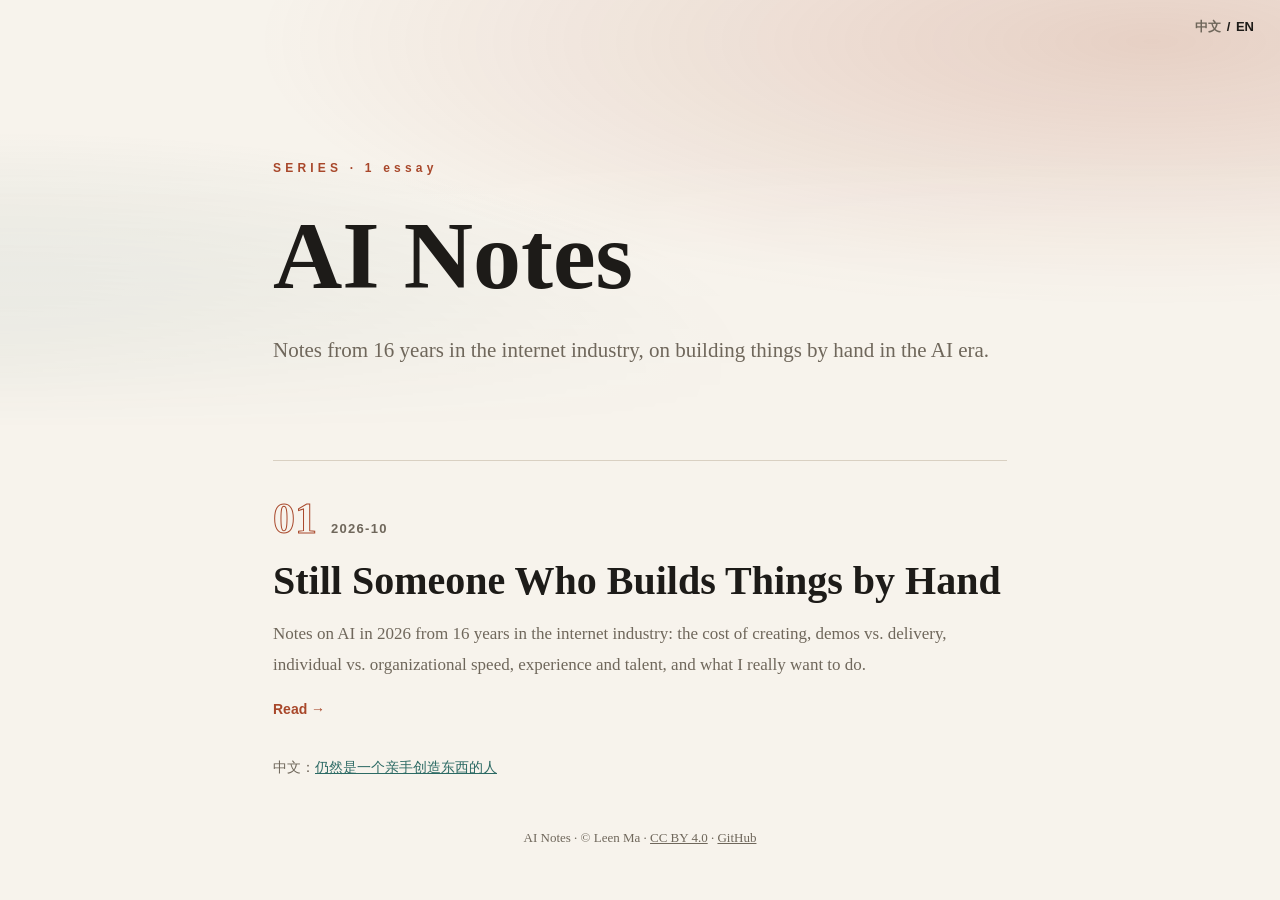
==== commit 5bbde8c8: "Add Umami analytics" ====
--- a/en/index.html
+++ b/en/index.html
@@ -3,7 +3,7 @@
 <link rel="alternate" hreflang="zh-CN" href="https://leenlbma.github.io/ai-notes/"><link rel="alternate" hreflang="en" href="https://leenlbma.github.io/ai-notes/en/"><link rel="alternate" hreflang="x-default" href="https://leenlbma.github.io/ai-notes/">
 <meta property="og:type" content="website"><meta property="og:title" content="AI Notes · AI 手记"><meta property="og:description" content="Notes from 16 years in the internet industry, on building things by hand in the AI era."><meta property="og:url" content="https://leenlbma.github.io/ai-notes/en/"><meta property="og:locale" content="en_US">
 <meta name="twitter:card" content="summary"><meta name="twitter:title" content="AI Notes · AI 手记"><meta name="twitter:description" content="Notes from 16 years in the internet industry, on building things by hand in the AI era.">
-<meta name="author" content="Leen Ma"><link rel="license" href="https://creativecommons.org/licenses/by/4.0/"><link rel="stylesheet" href="../assets/home.css"></head>
+<meta name="author" content="Leen Ma"><link rel="license" href="https://creativecommons.org/licenses/by/4.0/"><link rel="stylesheet" href="../assets/home.css"><script defer src="https://cloud.umami.is/script.js" data-website-id="8ba58f50-24d2-4d61-a09c-1aa3558a4ade"></script></head>
 <body><header><div class="wrap"><div class="lang"><a href="../" hreflang="zh-CN">中文</a> / <b>EN</b></div><div class="eyebrow">SERIES · 1 essay</div>
 <h1 class="serif">AI Notes</h1><p class="intro">Notes from 16 years in the internet industry, on building things by hand in the AI era.</p></div></header>
 <main class="wrap"><a class="post" href="../posts/01-still-building-by-hand/en/"><div class="meta"><span class="no">01</span><span>2026-10</span></div>
--- a/assets/home.css
+++ b/assets/home.css
@@ -6,7 +6,7 @@
 a{color:inherit}
 .wrap{max-width:46em;margin:0 auto;padding:0 24px}
 header{position:relative;padding:18vh 0 10vh;overflow:hidden}
-header:before{content:"";position:absolute;inset:-30% -50%;background:radial-gradient(35% 45% at 70% 30%,color-mix(in srgb,var(--acc) 20%,transparent),transparent),radial-gradient(30% 40% at 25% 85%,color-mix(in srgb,var(--acc2) 16%,transparent),transparent);z-index:-1;-webkit-mask-image:linear-gradient(#000 55%,transparent);mask-image:linear-gradient(#000 55%,transparent)}
+header:before{content:"";position:absolute;inset:-30% -50% 0;background:radial-gradient(35% 45% at 70% 30%,color-mix(in srgb,var(--acc) 20%,transparent),transparent),radial-gradient(30% 40% at 25% 85%,color-mix(in srgb,var(--acc2) 16%,transparent),transparent);z-index:-1;-webkit-mask-image:linear-gradient(#000 50%,transparent 95%);mask-image:linear-gradient(#000 50%,transparent 95%)}
 .lang{position:absolute;top:20px;right:24px;font:600 13px/1 -apple-system,sans-serif}.lang a,.lang b{text-decoration:none;color:var(--mute);padding:4px 2px}.lang b{color:var(--fg)}
 .eyebrow{font:600 12px/1 -apple-system,sans-serif;letter-spacing:.35em;color:var(--acc)}
 h1{font-size:clamp(44px,9vw,96px);line-height:1.1;margin:.3em 0 .25em}
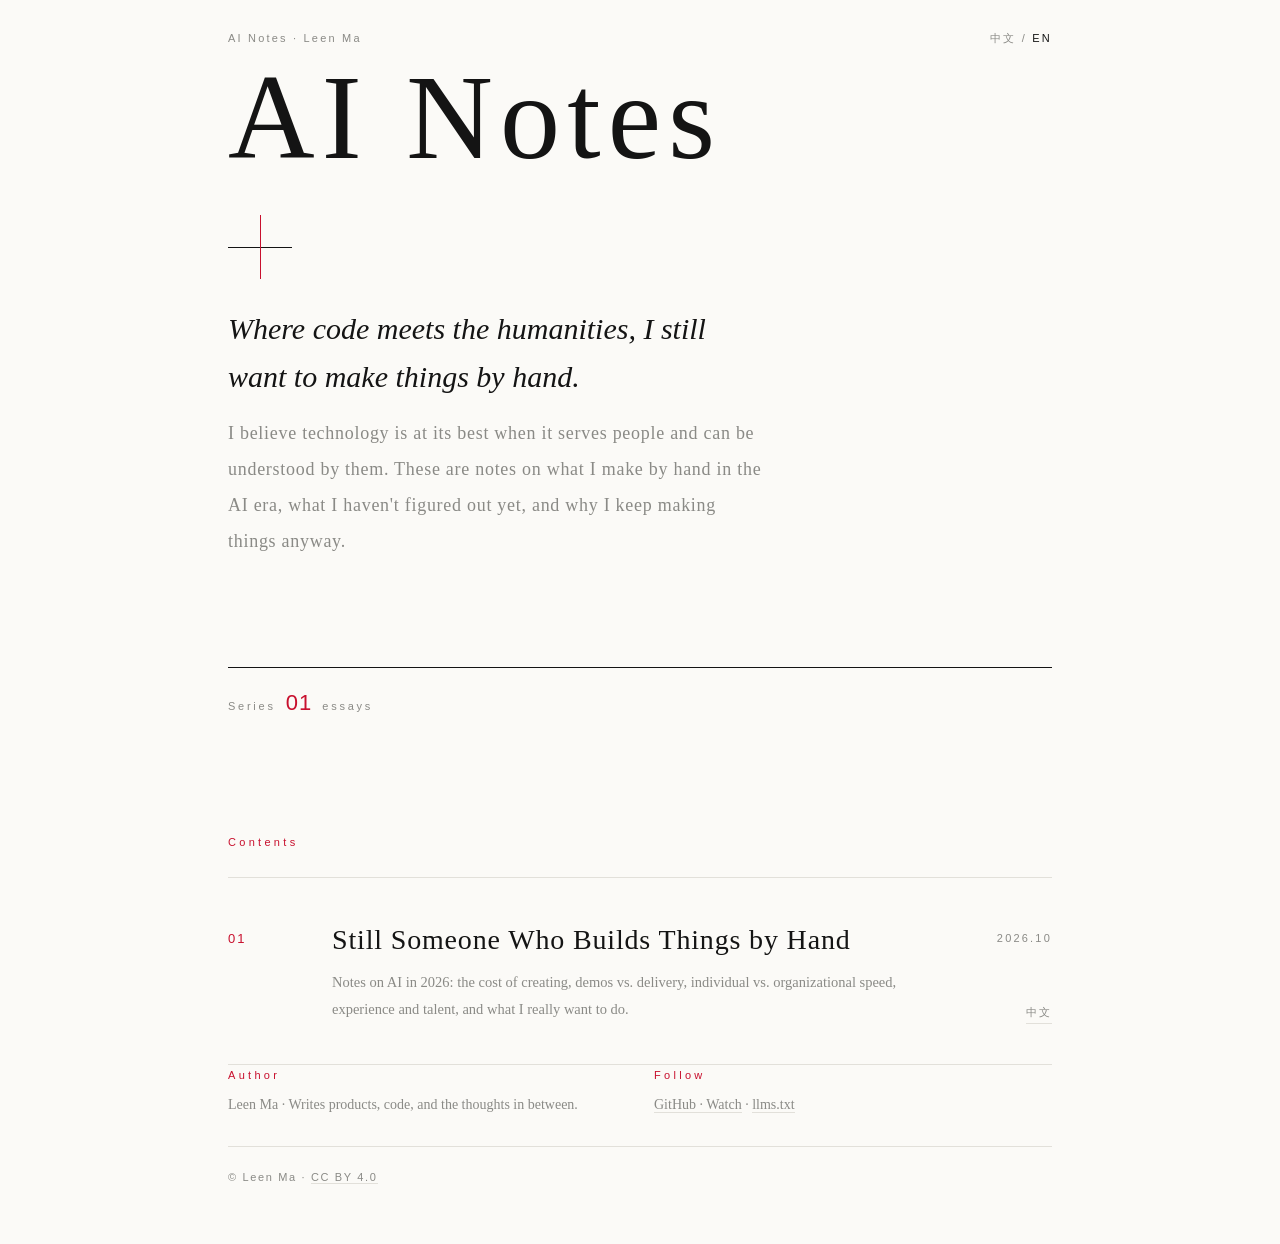
==== commit ac4f8486: "Draft: home redesign in v4 minimal style, new tagline, no bio phrasing" ====
--- a/en/index.html
+++ b/en/index.html
@@ -1,12 +1,13 @@
 <!DOCTYPE html><html lang="en"><head><meta charset="utf-8"><meta name="viewport" content="width=device-width,initial-scale=1">
-<title>AI Notes · AI 手记</title><meta name="description" content="Notes from 16 years in the internet industry, on building things by hand in the AI era."><link rel="canonical" href="https://leenlbma.github.io/ai-notes/en/">
+<title>AI Notes · AI 手记</title><meta name="description" content="Where code meets the humanities, I still want to make things by hand."><link rel="canonical" href="https://leenlbma.github.io/ai-notes/en/">
 <link rel="alternate" hreflang="zh-CN" href="https://leenlbma.github.io/ai-notes/"><link rel="alternate" hreflang="en" href="https://leenlbma.github.io/ai-notes/en/"><link rel="alternate" hreflang="x-default" href="https://leenlbma.github.io/ai-notes/">
-<meta property="og:type" content="website"><meta property="og:title" content="AI Notes · AI 手记"><meta property="og:description" content="Notes from 16 years in the internet industry, on building things by hand in the AI era."><meta property="og:url" content="https://leenlbma.github.io/ai-notes/en/"><meta property="og:locale" content="en_US">
-<meta name="twitter:card" content="summary"><meta name="twitter:title" content="AI Notes · AI 手记"><meta name="twitter:description" content="Notes from 16 years in the internet industry, on building things by hand in the AI era.">
+<meta property="og:type" content="website"><meta property="og:title" content="AI Notes · AI 手记"><meta property="og:description" content="Where code meets the humanities, I still want to make things by hand."><meta property="og:url" content="https://leenlbma.github.io/ai-notes/en/"><meta property="og:locale" content="en_US">
+<meta name="twitter:card" content="summary"><meta name="twitter:title" content="AI Notes · AI 手记"><meta name="twitter:description" content="Where code meets the humanities, I still want to make things by hand.">
 <meta name="author" content="Leen Ma"><link rel="license" href="https://creativecommons.org/licenses/by/4.0/"><link rel="stylesheet" href="../assets/home.css"><script defer src="https://cloud.umami.is/script.js" data-website-id="8ba58f50-24d2-4d61-a09c-1aa3558a4ade"></script></head>
-<body><header><div class="wrap"><div class="lang"><a href="../" hreflang="zh-CN">中文</a> / <b>EN</b></div><div class="eyebrow">SERIES · 1 essay</div>
-<h1 class="serif">AI Notes</h1><p class="intro">Notes from 16 years in the internet industry, on building things by hand in the AI era.</p></div></header>
-<main class="wrap"><a class="post" href="../posts/01-still-building-by-hand/en/"><div class="meta"><span class="no">01</span><span>2026-10</span></div>
-<h2 class="serif">Still Someone Who Builds Things by Hand</h2><p>Notes on AI in 2026 from 16 years in the internet industry: the cost of creating, demos vs. delivery, individual vs. organizational speed, experience and talent, and what I really want to do.</p><span class="more">Read →</span></a>
-<p class="alt">中文：<a href="../posts/01-still-building-by-hand/" hreflang="zh-CN">仍然是一个亲手创造东西的人</a></p></main>
-<footer>AI Notes · © Leen Ma · <a href="https://creativecommons.org/licenses/by/4.0/">CC BY 4.0</a> · <a href="https://github.com/leenlbma/ai-notes">GitHub</a></footer></body></html>
+<body><header class="wrap"><div class="top"><span>AI Notes · Leen Ma</span><span class="lang"><a href="../" hreflang="zh-CN">中文</a> / <b>EN</b></span></div>
+<h1>AI Notes</h1><div class="x" aria-hidden="true"></div><p class="tag">Where code meets the humanities, I still want to make things by hand.</p><p class="intro">I believe technology is at its best when it serves people and can be understood by them. These are notes on what I make by hand in the AI era, what I haven&#x27;t figured out yet, and why I keep making things anyway.</p>
+<div class="count"><span>Series</span><b>01</b><span>essays</span></div></header>
+<main class="wrap"><div class="label">Contents</div><ol class="list"><li><a class="post" href="../posts/01-still-building-by-hand/en/"><span class="no">01</span><span class="body"><h2>Still Someone Who Builds Things by Hand</h2><p>Notes on AI in 2026: the cost of creating, demos vs. delivery, individual vs. organizational speed, experience and talent, and what I really want to do.</p></span><span class="date">2026.10</span></a><a class="alt" href="../posts/01-still-building-by-hand/" hreflang="zh-CN">中文</a></li></ol></main>
+<footer class="wrap"><div class="about"><div class="label">Author</div><p>Leen Ma · Writes products, code, and the thoughts in between.</p></div>
+<div class="sub"><div class="label">Follow</div><p><a href="https://github.com/leenlbma/ai-notes">GitHub · Watch</a> · <a href="../llms.txt">llms.txt</a></p></div>
+<small>© Leen Ma · <a href="https://creativecommons.org/licenses/by/4.0/">CC BY 4.0</a></small></footer></body></html>
--- a/assets/home.css
+++ b/assets/home.css
@@ -1,24 +1,37 @@
-:root{--bg:#f7f3ec;--fg:#1d1b18;--mute:#6f675b;--line:#d9d0c2;--acc:#a8472a;--acc2:#2c6a64;--card:#fffdf8}
-@media(prefers-color-scheme:dark){:root{--bg:#121110;--fg:#ebe5da;--mute:#b3aa9c;--line:#3a352f;--acc:#e0875c;--acc2:#72b8ae;--card:#1a1816}}
-*{box-sizing:border-box}body{margin:0;background:var(--bg);color:var(--fg);font:17px/1.8 "PingFang SC","Hiragino Sans GB","Noto Sans SC","Noto Sans CJK SC","Microsoft YaHei",sans-serif;-webkit-font-smoothing:antialiased}
-html[lang=en] body{font-family:Georgia,"Iowan Old Style",serif}
-.serif{font-family:"Noto Serif SC","Noto Serif CJK SC","Source Han Serif SC","Songti SC",Georgia,serif}
-a{color:inherit}
-.wrap{max-width:46em;margin:0 auto;padding:0 24px}
-header{position:relative;padding:18vh 0 10vh;overflow:hidden}
-header:before{content:"";position:absolute;inset:-30% -50% 0;background:radial-gradient(35% 45% at 70% 30%,color-mix(in srgb,var(--acc) 20%,transparent),transparent),radial-gradient(30% 40% at 25% 85%,color-mix(in srgb,var(--acc2) 16%,transparent),transparent);z-index:-1;-webkit-mask-image:linear-gradient(#000 50%,transparent 95%);mask-image:linear-gradient(#000 50%,transparent 95%)}
-.lang{position:absolute;top:20px;right:24px;font:600 13px/1 -apple-system,sans-serif}.lang a,.lang b{text-decoration:none;color:var(--mute);padding:4px 2px}.lang b{color:var(--fg)}
-.eyebrow{font:600 12px/1 -apple-system,sans-serif;letter-spacing:.35em;color:var(--acc)}
-h1{font-size:clamp(44px,9vw,96px);line-height:1.1;margin:.3em 0 .25em}
-.intro{color:var(--mute);font-size:clamp(17px,2.2vw,21px);margin:0}
-main{padding-bottom:12vh}
-.post{display:block;text-decoration:none;border-top:1px solid var(--line);padding:36px 0}
-.post:last-child{border-bottom:1px solid var(--line)}
-.meta{font:600 13px/1 -apple-system,sans-serif;color:var(--mute);letter-spacing:.1em;display:flex;gap:14px;align-items:baseline}
-.meta .no{font-family:"Noto Serif SC",Georgia,serif;font-size:44px;color:transparent;-webkit-text-stroke:1px var(--acc);letter-spacing:0}
-.post h2{font-size:clamp(26px,4.5vw,40px);line-height:1.3;margin:.35em 0 .3em}
-.post:hover h2{color:var(--acc)}
-.post p{margin:0 0 .8em;color:var(--mute)}
-.more{font:600 14px/1 -apple-system,sans-serif;color:var(--acc)}
-.alt{font-size:14px;color:var(--mute);margin-top:-6px}.alt a{color:var(--acc2)}
-footer{font-size:13px;color:var(--mute);padding:32px 0 48px;text-align:center}
+:root{--bg:#fbfaf7;--fg:#141414;--mute:#8a8a86;--line:#e2e0da;--r:#c8102e}
+@media(prefers-color-scheme:dark){:root{--bg:#0e0e0d;--fg:#e8e6e1;--mute:#8c8a85;--line:#262624;--r:#ff5a5f}}
+*{box-sizing:border-box}body{margin:0;background:var(--bg);color:var(--fg);font:16px/1.9 "Noto Serif SC","Noto Serif CJK SC","Songti SC",Georgia,serif;-webkit-font-smoothing:antialiased}
+a{color:inherit;text-decoration:none}
+.wrap{max-width:880px;margin:0 auto;padding:0 28px}
+.top,.label,.count,.date,.no,.lang,footer small,.alt{font-family:"Helvetica Neue","PingFang SC","Noto Sans CJK SC",sans-serif}
+.top{display:flex;justify-content:space-between;padding-top:28px;font-size:11px;letter-spacing:.2em;color:var(--mute)}
+.lang a,.lang b{font-weight:400}.lang b{color:var(--fg)}.lang a:hover{color:var(--r)}
+header{min-height:78svh;display:flex;flex-direction:column}
+h1{margin:auto 0 0;font-weight:500;font-size:clamp(48px,13vw,120px);line-height:1.15;letter-spacing:.06em}
+.intro{margin:.8em 0 0;color:var(--mute);font-size:clamp(15px,2.2vw,18px);letter-spacing:.04em}
+.count{display:flex;align-items:baseline;gap:10px;margin:12vh 0 0;padding:14px 0 0;border-top:.5px solid var(--fg);font-size:11px;letter-spacing:.25em;color:var(--mute)}
+.count b{color:var(--r);font-weight:300;font-size:22px;letter-spacing:.05em}
+main{padding:14vh 28px 10vh}
+.label{font-size:11px;letter-spacing:.3em;color:var(--r);margin-bottom:24px}
+.list{list-style:none;margin:0;padding:0;border-top:.5px solid var(--line)}
+.list li{position:relative;border-bottom:.5px solid var(--line)}
+.post{display:grid;grid-template-columns:3.2em 1fr;gap:0 8px;padding:28px 0}
+.no{font-size:13px;font-weight:300;letter-spacing:.15em;color:var(--r);padding-top:.7em}
+.post h2{margin:0;font-weight:500;font-size:clamp(20px,4.6vw,28px);line-height:1.55;letter-spacing:.03em;transition:color .2s}
+.post:hover h2{color:var(--r)}
+.post p{margin:.5em 0 0;color:var(--mute);font-size:14.5px;line-height:1.9}
+.date{grid-column:2;font-size:11px;letter-spacing:.2em;color:var(--mute);margin-top:12px}
+.alt{position:absolute;right:0;bottom:28px;font-size:11px;letter-spacing:.2em;color:var(--mute);border-bottom:.5px solid var(--line)}.alt:hover{color:var(--r)}
+@media(min-width:760px){.post{grid-template-columns:5em 1fr 7em;gap:0 24px;padding:40px 0}.date{grid-column:3;text-align:right;margin-top:.9em}.alt{bottom:40px}}
+footer{display:grid;gap:28px;padding:0 28px 56px;font-size:14px;color:var(--mute)}
+footer p{margin:0}footer .label{margin-bottom:6px}footer a{border-bottom:.5px solid var(--line)}footer a:hover{color:var(--r)}
+footer small{font-size:11px;letter-spacing:.15em;border-top:.5px solid var(--line);padding-top:20px}
+@media(min-width:760px){footer{grid-template-columns:1fr 1fr}footer small{grid-column:1/-1}}
+h1{margin-bottom:0}
+.x{position:relative;width:64px;height:64px;margin:28px 0 8px}
+.x:before{content:"";position:absolute;left:0;right:0;top:50%;border-top:.5px solid var(--fg)}
+.x:after{content:"";position:absolute;top:0;bottom:0;left:50%;border-left:1px solid var(--r)}
+.tag{margin:.6em 0 0;font-weight:500;font-size:clamp(20px,4.4vw,30px);line-height:1.6;letter-spacing:.04em;max-width:18em}
+html[lang=en] .tag{letter-spacing:0;font-style:italic}
+.intro{max-width:30em;line-height:2}
+main.wrap{padding-top:12vh}footer.wrap{padding:0 28px 56px}html[lang=en] body{font-family:Georgia,"Iowan Old Style",serif}
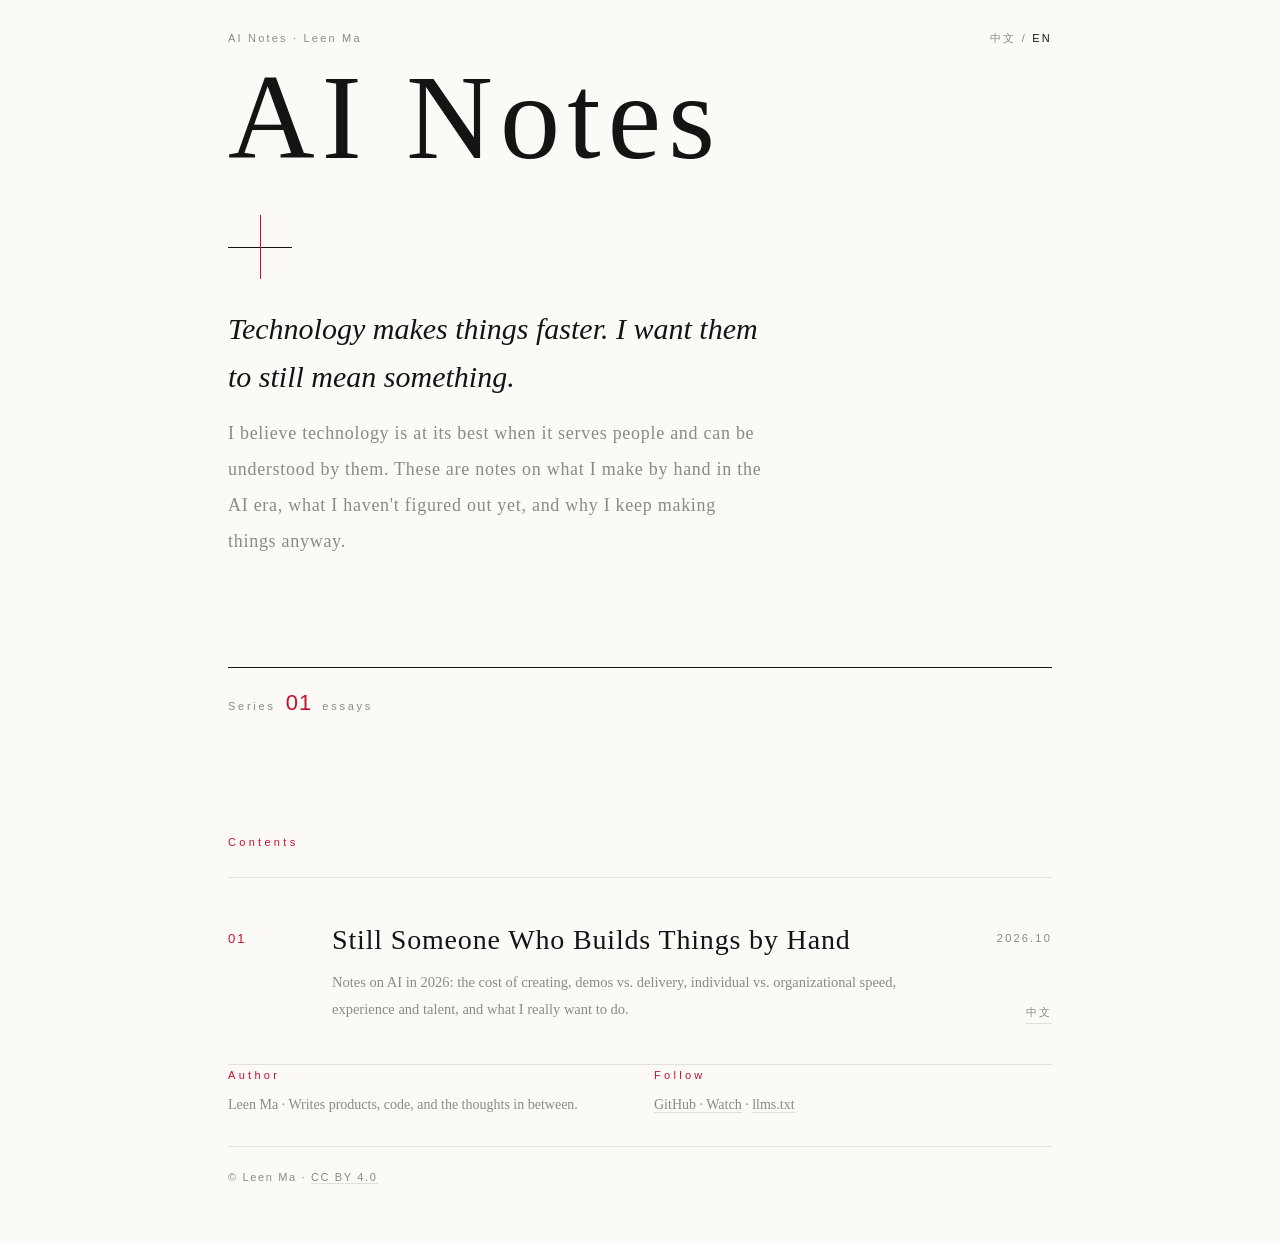
==== commit 7d79cbc4: "Home: use tagline B" ====
--- a/en/index.html
+++ b/en/index.html
@@ -1,11 +1,11 @@
 <!DOCTYPE html><html lang="en"><head><meta charset="utf-8"><meta name="viewport" content="width=device-width,initial-scale=1">
-<title>AI Notes · AI 手记</title><meta name="description" content="Where code meets the humanities, I still want to make things by hand."><link rel="canonical" href="https://leenlbma.github.io/ai-notes/en/">
+<title>AI Notes · AI 手记</title><meta name="description" content="Technology makes things faster. I want them to still mean something."><link rel="canonical" href="https://leenlbma.github.io/ai-notes/en/">
 <link rel="alternate" hreflang="zh-CN" href="https://leenlbma.github.io/ai-notes/"><link rel="alternate" hreflang="en" href="https://leenlbma.github.io/ai-notes/en/"><link rel="alternate" hreflang="x-default" href="https://leenlbma.github.io/ai-notes/">
-<meta property="og:type" content="website"><meta property="og:title" content="AI Notes · AI 手记"><meta property="og:description" content="Where code meets the humanities, I still want to make things by hand."><meta property="og:url" content="https://leenlbma.github.io/ai-notes/en/"><meta property="og:locale" content="en_US">
-<meta name="twitter:card" content="summary"><meta name="twitter:title" content="AI Notes · AI 手记"><meta name="twitter:description" content="Where code meets the humanities, I still want to make things by hand.">
+<meta property="og:type" content="website"><meta property="og:title" content="AI Notes · AI 手记"><meta property="og:description" content="Technology makes things faster. I want them to still mean something."><meta property="og:url" content="https://leenlbma.github.io/ai-notes/en/"><meta property="og:locale" content="en_US">
+<meta name="twitter:card" content="summary"><meta name="twitter:title" content="AI Notes · AI 手记"><meta name="twitter:description" content="Technology makes things faster. I want them to still mean something.">
 <meta name="author" content="Leen Ma"><link rel="license" href="https://creativecommons.org/licenses/by/4.0/"><link rel="stylesheet" href="../assets/home.css"><script defer src="https://cloud.umami.is/script.js" data-website-id="8ba58f50-24d2-4d61-a09c-1aa3558a4ade"></script></head>
 <body><header class="wrap"><div class="top"><span>AI Notes · Leen Ma</span><span class="lang"><a href="../" hreflang="zh-CN">中文</a> / <b>EN</b></span></div>
-<h1>AI Notes</h1><div class="x" aria-hidden="true"></div><p class="tag">Where code meets the humanities, I still want to make things by hand.</p><p class="intro">I believe technology is at its best when it serves people and can be understood by them. These are notes on what I make by hand in the AI era, what I haven&#x27;t figured out yet, and why I keep making things anyway.</p>
+<h1>AI Notes</h1><div class="x" aria-hidden="true"></div><p class="tag">Technology makes things faster. I want them to still mean something.</p><p class="intro">I believe technology is at its best when it serves people and can be understood by them. These are notes on what I make by hand in the AI era, what I haven&#x27;t figured out yet, and why I keep making things anyway.</p>
 <div class="count"><span>Series</span><b>01</b><span>essays</span></div></header>
 <main class="wrap"><div class="label">Contents</div><ol class="list"><li><a class="post" href="../posts/01-still-building-by-hand/en/"><span class="no">01</span><span class="body"><h2>Still Someone Who Builds Things by Hand</h2><p>Notes on AI in 2026: the cost of creating, demos vs. delivery, individual vs. organizational speed, experience and talent, and what I really want to do.</p></span><span class="date">2026.10</span></a><a class="alt" href="../posts/01-still-building-by-hand/" hreflang="zh-CN">中文</a></li></ol></main>
 <footer class="wrap"><div class="about"><div class="label">Author</div><p>Leen Ma · Writes products, code, and the thoughts in between.</p></div>
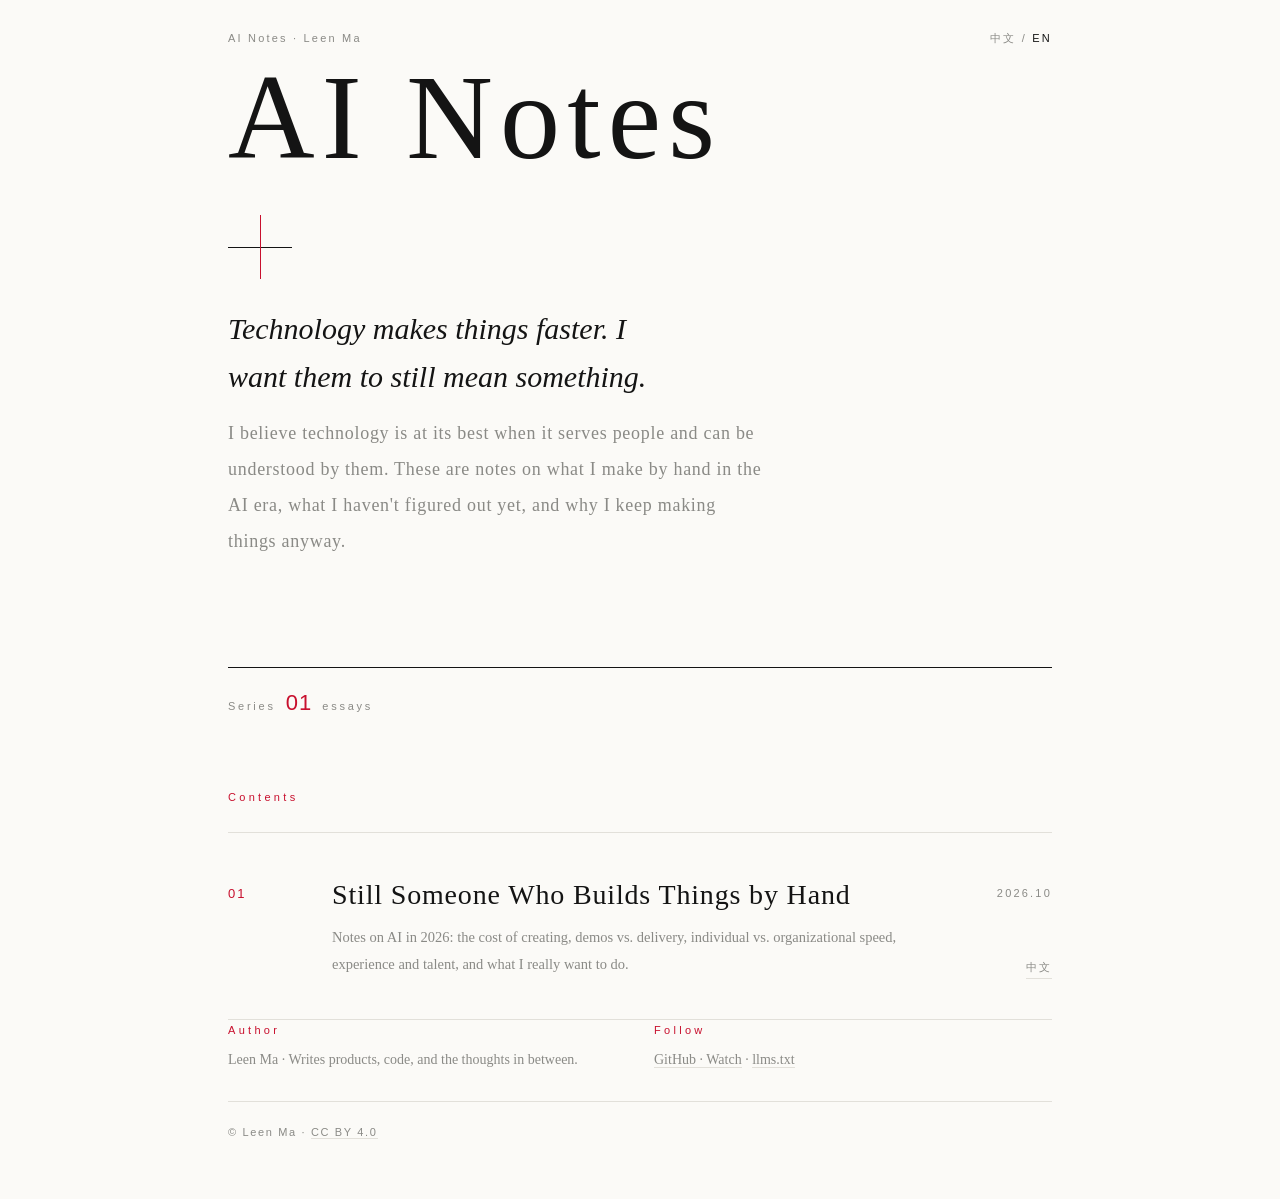
==== commit 711df198: "Cache-bust home.css with content hash; inline ol reset" ====
--- a/en/index.html
+++ b/en/index.html
@@ -3,11 +3,11 @@
 <link rel="alternate" hreflang="zh-CN" href="https://leenlbma.github.io/ai-notes/"><link rel="alternate" hreflang="en" href="https://leenlbma.github.io/ai-notes/en/"><link rel="alternate" hreflang="x-default" href="https://leenlbma.github.io/ai-notes/">
 <meta property="og:type" content="website"><meta property="og:title" content="AI Notes · AI 手记"><meta property="og:description" content="Technology makes things faster. I want them to still mean something."><meta property="og:url" content="https://leenlbma.github.io/ai-notes/en/"><meta property="og:locale" content="en_US">
 <meta name="twitter:card" content="summary"><meta name="twitter:title" content="AI Notes · AI 手记"><meta name="twitter:description" content="Technology makes things faster. I want them to still mean something.">
-<meta name="author" content="Leen Ma"><link rel="license" href="https://creativecommons.org/licenses/by/4.0/"><link rel="stylesheet" href="../assets/home.css"><script defer src="https://cloud.umami.is/script.js" data-website-id="8ba58f50-24d2-4d61-a09c-1aa3558a4ade"></script></head>
+<meta name="author" content="Leen Ma"><link rel="license" href="https://creativecommons.org/licenses/by/4.0/"><link rel="stylesheet" href="../assets/home.css?v=1abb6563d9"><script defer src="https://cloud.umami.is/script.js" data-website-id="8ba58f50-24d2-4d61-a09c-1aa3558a4ade"></script></head>
 <body><header class="wrap"><div class="top"><span>AI Notes · Leen Ma</span><span class="lang"><a href="../" hreflang="zh-CN">中文</a> / <b>EN</b></span></div>
 <h1>AI Notes</h1><div class="x" aria-hidden="true"></div><p class="tag">Technology makes things faster. I want them to still mean something.</p><p class="intro">I believe technology is at its best when it serves people and can be understood by them. These are notes on what I make by hand in the AI era, what I haven&#x27;t figured out yet, and why I keep making things anyway.</p>
 <div class="count"><span>Series</span><b>01</b><span>essays</span></div></header>
-<main class="wrap"><div class="label">Contents</div><ol class="list"><li><a class="post" href="../posts/01-still-building-by-hand/en/"><span class="no">01</span><span class="body"><h2>Still Someone Who Builds Things by Hand</h2><p>Notes on AI in 2026: the cost of creating, demos vs. delivery, individual vs. organizational speed, experience and talent, and what I really want to do.</p></span><span class="date">2026.10</span></a><a class="alt" href="../posts/01-still-building-by-hand/" hreflang="zh-CN">中文</a></li></ol></main>
+<main class="wrap"><div class="label">Contents</div><ol class="list" style="list-style:none;margin:0;padding:0"><li><a class="post" href="../posts/01-still-building-by-hand/en/"><span class="no">01</span><span class="body"><h2>Still Someone Who Builds Things by Hand</h2><p>Notes on AI in 2026: the cost of creating, demos vs. delivery, individual vs. organizational speed, experience and talent, and what I really want to do.</p></span><span class="date">2026.10</span></a><a class="alt" href="../posts/01-still-building-by-hand/" hreflang="zh-CN">中文</a></li></ol></main>
 <footer class="wrap"><div class="about"><div class="label">Author</div><p>Leen Ma · Writes products, code, and the thoughts in between.</p></div>
 <div class="sub"><div class="label">Follow</div><p><a href="https://github.com/leenlbma/ai-notes">GitHub · Watch</a> · <a href="../llms.txt">llms.txt</a></p></div>
 <small>© Leen Ma · <a href="https://creativecommons.org/licenses/by/4.0/">CC BY 4.0</a></small></footer></body></html>
--- a/assets/home.css
+++ b/assets/home.css
@@ -35,3 +35,4 @@
 html[lang=en] .tag{letter-spacing:0;font-style:italic}
 .intro{max-width:30em;line-height:2}
 main.wrap{padding-top:12vh}footer.wrap{padding:0 28px 56px}html[lang=en] body{font-family:Georgia,"Iowan Old Style",serif}
+.tag{max-width:22em;text-wrap:balance}main.wrap{padding-top:7vh}
